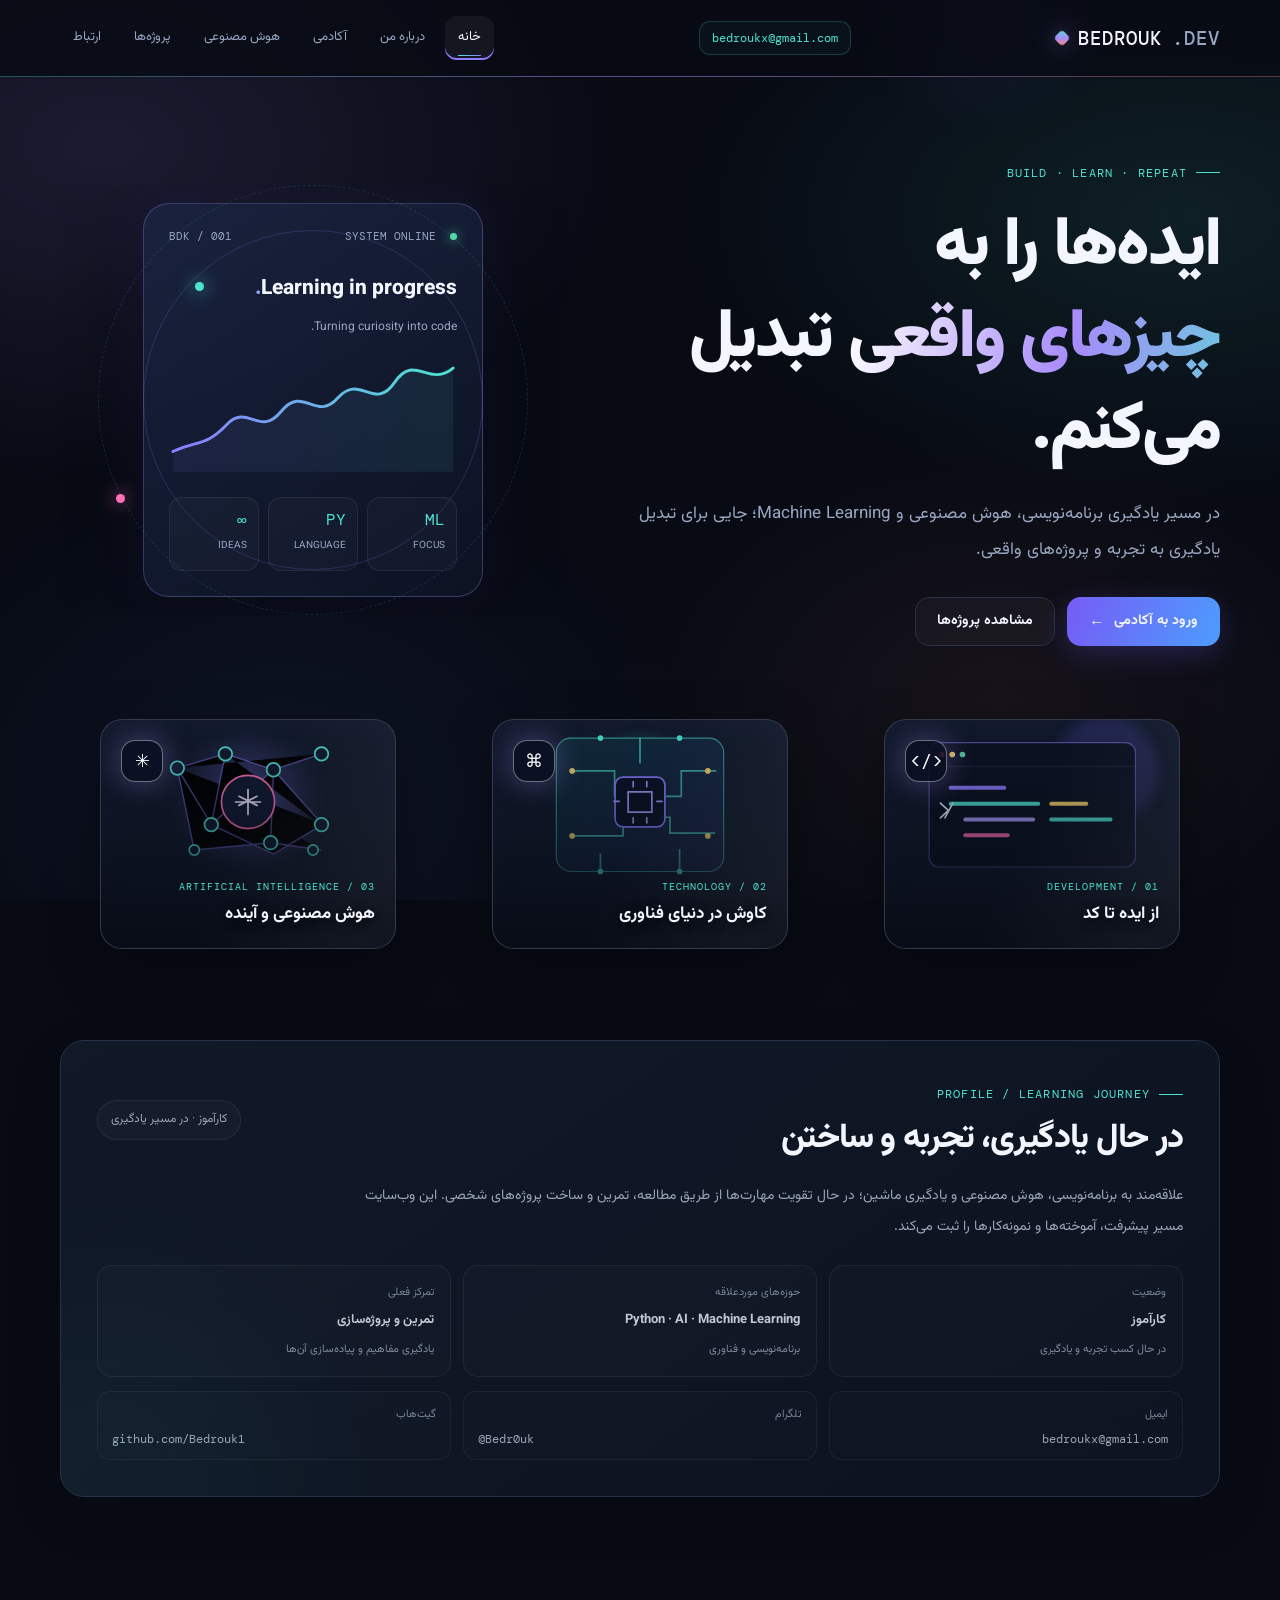
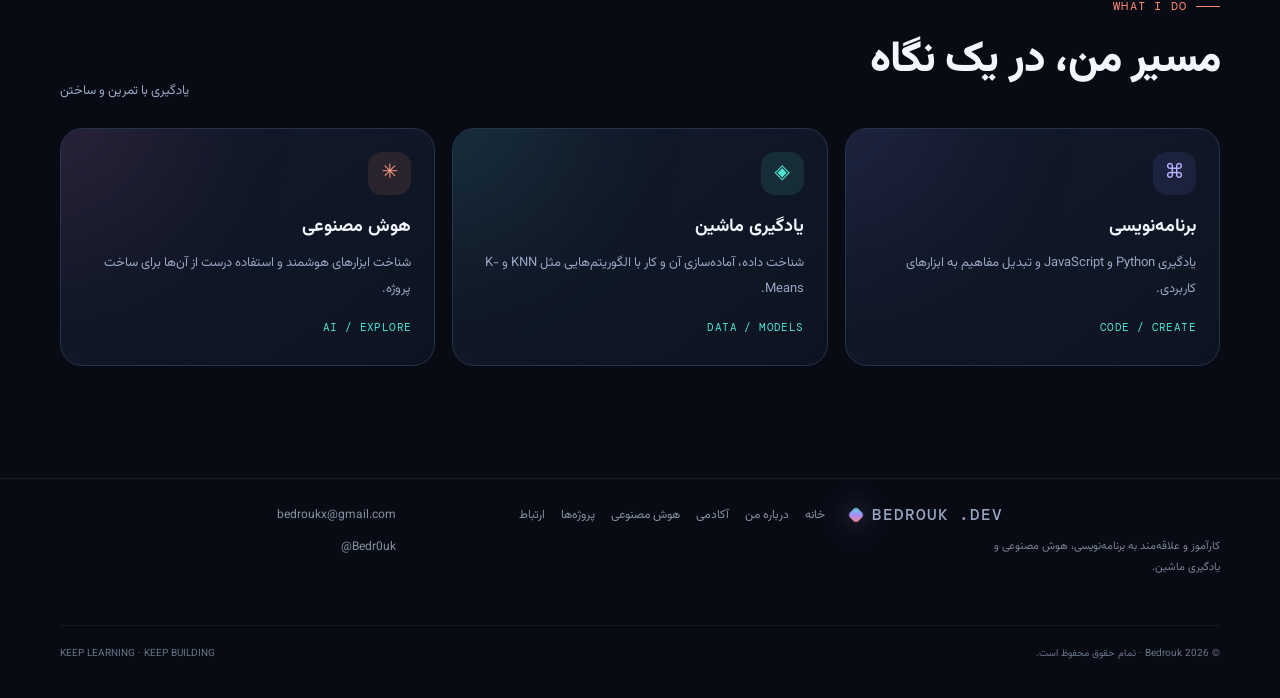
==== index.html @ c890f0a0 "Create colorful motion-rich portfolio identity and redesigned contact experience" ====
<!doctype html>
<html lang="fa" dir="rtl" data-theme="dark">
<head>
<meta charset="utf-8">
<meta name="viewport" content="width=device-width, initial-scale=1, viewport-fit=cover">
<meta name="theme-color" content="#080b14">
<meta name="description" content="Bedrouk — یادگیری ماشین، هوش مصنوعی و پروژه‌های برنامه‌نویسی">
<title>Bedrouk — Creative Tech Portfolio</title>
<link rel="preconnect" href="https://fonts.googleapis.com">
<link rel="preconnect" href="https://fonts.gstatic.com" crossorigin>
<link href="https://fonts.googleapis.com/css2?family=DM+Mono:wght@400;500&family=Vazirmatn:wght@400;500;600;700;800;900&display=swap" rel="stylesheet">
<style>
:root{
 --bg:#080b14;--surface:#101625;--surface2:#151e30;--line:#26334a;
 --text:#f3f6ff;--muted:#98a6c2;--accent:#8b7cff;--cyan:#4de3d2;
 --pink:#ff70b8;--yellow:#f5d36b;--good:#55d6a5;--bad:#ff7185;
 --radius:22px;--ease:cubic-bezier(.2,.8,.2,1);--font:"Vazirmatn",system-ui,sans-serif;
}
*{box-sizing:border-box}
html{scroll-behavior:smooth;scroll-padding-top:100px}
body{margin:0;background:var(--bg);color:var(--text);font:15px/1.95 var(--font);overflow-x:hidden}
body:before{content:"";position:fixed;inset:0;z-index:-3;pointer-events:none;background:
 radial-gradient(ellipse at 15% 8%,#5d4be51c,transparent 35%),
 radial-gradient(ellipse at 85% 30%,#1acbb315,transparent 32%),
 radial-gradient(ellipse at 50% 100%,#a33cff10,transparent 38%)}
body:after{content:"";position:fixed;inset:0;z-index:-2;pointer-events:none;opacity:.18;background-image:linear-gradient(#ffffff08 1px,transparent 1px),linear-gradient(90deg,#ffffff08 1px,transparent 1px);background-size:48px 48px;mask-image:linear-gradient(to bottom,#000,transparent 85%)}
a{color:inherit;text-decoration:none}
button{font:inherit}
::selection{background:#8b7cff66;color:#fff}
:focus-visible{outline:2px solid var(--cyan);outline-offset:4px}
.container{width:min(1160px,calc(100% - 44px));margin:auto}
.topbar{position:sticky;top:0;z-index:50;border-bottom:1px solid #ffffff12;background:#080b14c9;backdrop-filter:blur(18px)}
.nav-wrap{height:76px;display:flex;align-items:center;justify-content:space-between;gap:24px}
.brand{direction:ltr;font:500 19px "DM Mono",monospace;letter-spacing:1px;display:flex;align-items:center;gap:10px}
.brand-mark{width:12px;height:12px;border-radius:4px;background:linear-gradient(135deg,var(--cyan),var(--accent));box-shadow:0 0 22px #8b7cffaa;transform:rotate(45deg)}
.nav{display:flex;align-items:center;gap:7px}
.nav a{font-size:13px;color:var(--muted);padding:9px 13px;border-radius:12px;transition:.25s var(--ease)}
.nav a:hover,.nav a[aria-current]{color:var(--text);background:#ffffff0d}
.nav a[aria-current]{box-shadow:inset 0 -2px var(--accent)}
.menu-btn{display:none;background:var(--surface);border:1px solid var(--line);color:var(--text);border-radius:12px;width:42px;height:42px}
.page{display:none;min-height:70vh;padding:78px 0 100px}
.page.active{display:block;animation:pageIn .42s ease-out both}
@keyframes pageIn{from{opacity:0}to{opacity:1}}
.eyebrow{display:inline-flex;align-items:center;gap:9px;color:var(--cyan);font:12px "DM Mono",monospace;letter-spacing:1.2px;text-transform:uppercase}
.eyebrow:before{content:"";width:24px;height:1px;background:currentColor}
h1,h2,h3,p{margin-top:0}
h1{font-size:clamp(36px,6vw,68px);line-height:1.35;letter-spacing:-1.8px;font-weight:900;margin:18px 0}
h2{font-size:clamp(28px,4vw,43px);line-height:1.45;font-weight:800;letter-spacing:-.8px;margin:12px 0}
h3{font-size:18px;line-height:1.6;margin-bottom:8px}
.gradient-text{background:linear-gradient(100deg,#fff 5%,#a99eff 48%,#4de3d2 95%);background-clip:text;-webkit-background-clip:text;color:transparent}
.lead{max-width:650px;color:var(--muted);font-size:17px;line-height:2.15}
.hero{display:grid;grid-template-columns:1.08fr .92fr;gap:60px;align-items:center}
.hero-copy{position:relative;z-index:2}
.hero-copy .lead{margin:0 0 28px}
.actions{display:flex;flex-wrap:wrap;gap:12px}
.btn{display:inline-flex;align-items:center;justify-content:center;gap:9px;min-height:49px;padding:0 21px;border-radius:14px;border:1px solid var(--line);background:#ffffff08;color:var(--text);font-weight:700;font-size:14px;transition:transform .25s var(--ease),border-color .25s,box-shadow .25s,background .25s;cursor:pointer}
.btn.primary{border-color:transparent;background:linear-gradient(110deg,#7665f4,#4d9bea);box-shadow:0 8px 30px #6759e544}
.btn:hover{transform:translateY(-4px);border-color:#8b7cff88;box-shadow:0 12px 30px #0005}
.btn:active{transform:translateY(-1px) scale(.98)}
.btn .arrow{font:16px "DM Mono";transition:transform .25s}
.btn:hover .arrow{transform:translateX(-4px)}
.visual{min-height:430px;position:relative;display:grid;place-items:center;isolation:isolate}
.orbit{position:absolute;border:1px solid #8b7cff35;border-radius:50%;animation:none}
.orbit.one{width:340px;height:340px}.orbit.two{width:430px;height:430px;border-style:dashed;border-color:#4de3d225;animation-duration:42s;animation-direction:reverse}
.orbit:before{content:"";position:absolute;width:9px;height:9px;border-radius:50%;background:var(--cyan);box-shadow:0 0 18px var(--cyan);top:15%;left:15%}
.orbit.two:before{background:var(--pink);box-shadow:0 0 18px var(--pink);top:72%;left:4%}
@keyframes spin{to{transform:rotate(360deg)}}
.core-card{width:min(340px,85%);padding:25px;border:1px solid #a99eff44;border-radius:26px;background:linear-gradient(145deg,#1a2340eF,#0d1424ed);box-shadow:0 25px 90px #0008,0 0 60px #7665f422;transform:none;animation:none}
@keyframes float{0%,100%{translate:0 0}50%{translate:0 -13px}}
.core-head{display:flex;align-items:center;justify-content:space-between;color:var(--muted);font:11px "DM Mono"}
.live-dot{display:inline-block;width:7px;height:7px;background:var(--good);border-radius:50%;box-shadow:0 0 12px var(--good);margin-left:7px}
.core-title{font-size:21px;font-weight:800;margin:26px 0 6px}
.core-sub{font-size:12px;color:var(--muted)}
.mini-chart{height:115px;width:100%;margin:20px 0 12px;overflow:visible}
.chart-line{fill:none;stroke:url(#lineGrad);stroke-width:3;stroke-linecap:round;stroke-dasharray:500;stroke-dashoffset:500;animation:drawLine 1.4s .2s ease-out forwards}
@keyframes drawLine{to{stroke-dashoffset:0}}
.stat-row{display:grid;grid-template-columns:repeat(3,1fr);gap:9px}
.stat{padding:11px;border:1px solid #ffffff12;border-radius:13px;background:#ffffff06}
.stat b{display:block;font:16px "DM Mono";color:var(--cyan)}
.stat span{font-size:10px;color:var(--muted)}
.section-head{display:flex;justify-content:space-between;align-items:end;gap:20px;margin:92px 0 24px}
.section-head p{color:var(--muted);margin:0;font-size:13px}
.cards{display:grid;grid-template-columns:repeat(3,1fr);gap:17px}
.card{position:relative;padding:23px;border:1px solid var(--line);border-radius:var(--radius);background:linear-gradient(145deg,#151e30d9,#0e1422e8);overflow:hidden;transition:transform .35s var(--ease),border-color .35s,box-shadow .35s}
.card:before{content:"";position:absolute;width:180px;height:180px;left:-100px;top:-110px;background:var(--glow,var(--accent));filter:blur(85px);opacity:.17;transition:opacity .35s}
.card:hover{transform:translateY(-8px);border-color:#8b7cff80;box-shadow:0 22px 45px #0004}
.card:hover:before{opacity:.35}
.card>*{position:relative}
.card-icon{width:43px;height:43px;display:grid;place-items:center;border-radius:14px;background:#8b7cff1c;color:#b9afff;font-size:20px;margin-bottom:18px}
.card p{color:var(--muted);font-size:13px;line-height:2;margin:0}
.card-tag{display:inline-block;margin-top:18px;color:var(--cyan);font:11px "DM Mono";letter-spacing:.4px}
.about-grid{display:grid;grid-template-columns:1.2fr .8fr;gap:35px;align-items:start}
.glass{border:1px solid var(--line);border-radius:var(--radius);padding:28px;background:linear-gradient(145deg,#151e30d9,#0e1422e8);box-shadow:0 20px 60px #0002}
.big-copy{font-size:19px;line-height:2.2;color:#dbe2f5}
.big-copy strong{color:var(--cyan)}
.info-list{display:grid;gap:0}
.info-item{padding:15px 0;border-bottom:1px solid #ffffff12}
.info-item:last-child{border:0}
.info-item span{display:block;color:var(--muted);font-size:12px}
.info-item b{font-size:14px}
.progress-shell{height:7px;border-radius:20px;background:#ffffff12;overflow:hidden;margin-top:9px}
.progress-fill{height:100%;width:0;background:linear-gradient(90deg,var(--accent),var(--cyan));border-radius:20px;transition:width .8s var(--ease)}
.academy-layout{display:grid;grid-template-columns:280px 1fr;gap:22px;margin-top:30px;align-items:start}
.lesson-list{padding:13px;border:1px solid var(--line);border-radius:20px;background:#101625aa}
.lesson-list button{display:flex;width:100%;align-items:center;gap:12px;text-align:right;padding:12px;border:1px solid transparent;border-radius:13px;background:transparent;color:var(--muted);cursor:pointer;transition:.25s}
.lesson-list button:hover{background:#ffffff08;color:var(--text)}
.lesson-list button.active{background:#8b7cff18;border-color:#8b7cff55;color:var(--text)}
.lesson-num{width:30px;height:30px;flex:none;display:grid;place-items:center;border-radius:10px;background:#ffffff0c;font:12px "DM Mono"}
.lesson-list button.completed .lesson-num{background:#55d6a522;color:var(--good)}
.lesson-title{font-size:12px;font-weight:700}
.lesson-panel{min-width:0}
.lesson-panel p{color:var(--muted);line-height:2.2}
.codebox{direction:ltr;text-align:left;background:#080d18;border:1px solid #293650;border-radius:15px;padding:18px;overflow:auto;color:#b9d8ff;font:12px/2 "DM Mono",monospace;white-space:pre}
.quiz{margin-top:24px;padding-top:22px;border-top:1px solid var(--line)}
.quiz-question{font-weight:800;margin-bottom:13px}
.options{display:grid;gap:9px}
.option{width:100%;text-align:right;padding:12px 15px;border-radius:12px;border:1px solid var(--line);background:#ffffff05;color:var(--text);cursor:pointer;transition:.2s}
.option:hover:not(:disabled){border-color:#8b7cffaa;background:#8b7cff12}
.option.correct{border-color:var(--good);background:#55d6a514;color:var(--good)}
.option.wrong{border-color:var(--bad);background:#ff718514;color:var(--bad)}
.option:disabled{cursor:default;opacity:.85}
.feedback{min-height:30px;margin-top:12px;color:var(--muted);font-size:13px}
.quiz-actions{display:flex;justify-content:space-between;gap:10px;margin-top:15px}
.small-btn{border:1px solid var(--line);background:#ffffff08;color:var(--text);padding:9px 15px;border-radius:11px;cursor:pointer}
.small-btn:disabled{opacity:.35;cursor:not-allowed}
.ai-tree{display:grid;gap:12px;margin:30px 0}
.tree-level{padding:18px 22px;border:1px solid var(--level);border-radius:16px;background:color-mix(in srgb,var(--level) 9%,#101625);transform:translateX(var(--offset));transition:transform .3s var(--ease),border-color .3s}
.tree-level:hover{transform:translateX(calc(var(--offset) - 8px));border-color:var(--level)}
.tree-level b{display:block}.tree-level span{font-size:12px;color:var(--muted)}
.faq{border-top:1px solid var(--line)}
details{border-bottom:1px solid var(--line);padding:0 4px}
summary{cursor:pointer;list-style:none;padding:18px 0;font-weight:700;display:flex;justify-content:space-between;align-items:center}
summary::-webkit-details-marker{display:none}
summary:after{content:"+";font:20px "DM Mono";color:var(--cyan);transition:transform .25s}
details[open] summary:after{content:"−";transform:rotate(180deg)}
details p{color:var(--muted);padding:0 0 16px;margin:0;max-width:750px}
.project-row{display:grid;grid-template-columns:1fr 2fr auto;gap:22px;align-items:center;padding:24px 0;border-bottom:1px solid var(--line)}
.project-row p{margin:0;color:var(--muted);font-size:13px}
.project-row em{font:11px "DM Mono";font-style:normal;color:var(--cyan);direction:ltr}
.contact-box{max-width:760px;margin:25px auto;padding:clamp(25px,6vw,55px);text-align:center;border:1px solid #8b7cff55;border-radius:28px;background:radial-gradient(ellipse at 50% 0%,#8b7cff20,transparent 65%),#101625}
.email{display:inline-block;direction:ltr;font:clamp(20px,4vw,34px) "DM Mono";color:var(--cyan);margin:18px 0 26px;overflow-wrap:anywhere}
footer{border-top:1px solid #ffffff12;padding:25px 0 35px;color:var(--muted);font-size:12px}
.footer-inner{display:flex;justify-content:space-between;gap:15px;flex-wrap:wrap}
.reveal{opacity:0;transform:translateY(28px);transition:opacity .8s var(--ease),transform .8s var(--ease)}
.reveal.visible{opacity:1;transform:none}
.cursor-glow{position:fixed;z-index:-1;width:300px;height:300px;border-radius:50%;pointer-events:none;background:radial-gradient(circle,#8b7cff12,transparent 68%);transform:translate(-50%,-50%)}
.scroll-progress{position:fixed;z-index:60;top:0;right:0;height:2px;width:0;background:linear-gradient(90deg,var(--cyan),var(--accent))}
.toast{position:fixed;z-index:80;bottom:24px;left:24px;padding:12px 18px;border:1px solid var(--line);border-radius:13px;background:#151e30;color:var(--text);box-shadow:0 10px 40px #0008;opacity:0;transform:translateY(15px);pointer-events:none;transition:.3s}
.toast.show{opacity:1;transform:none}
@media(max-width:850px){
 .hero{grid-template-columns:1fr;gap:20px}.visual{min-height:390px;order:-1}
 .cards{grid-template-columns:repeat(2,1fr)}.academy-layout{grid-template-columns:1fr}
 .lesson-list{display:flex;overflow:auto;gap:6px}.lesson-list button{width:auto;min-width:max-content}
 .about-grid{grid-template-columns:1fr}
}
@media(max-width:620px){
 .container{width:min(100% - 30px,1160px)}.nav-wrap{height:66px}
 .menu-btn{display:block}.nav{display:none;position:absolute;top:66px;right:15px;left:15px;padding:10px;background:#101625f5;border:1px solid var(--line);border-radius:16px;flex-wrap:wrap;box-shadow:0 20px 40px #0008}
 .nav.open{display:flex}.nav a{flex:1 1 28%;text-align:center}
 .page{padding:52px 0 70px}h1{font-size:38px}.lead{font-size:15px}
 .visual{min-height:330px}.orbit.one{width:260px;height:260px}.orbit.two{width:320px;height:320px}.core-card{width:290px;padding:19px}
 .cards{grid-template-columns:1fr}.section-head{margin:65px 0 20px;display:block}.section-head p{margin-top:8px}
 .project-row{grid-template-columns:1fr;gap:5px}.glass{padding:21px}
 .cursor-glow{display:none}
}
@media(prefers-reduced-motion:reduce){
 *,*:before,*:after{scroll-behavior:auto!important;animation-duration:.01ms!important;animation-iteration-count:1!important;transition-duration:.01ms!important}
 .reveal{opacity:1;transform:none}
}

/* Stability + refined motion pass */
html{scroll-behavior:auto}
body{overscroll-behavior-x:none}
.page.active{will-change:opacity}
.orbit{animation:none!important}
.core-card{animation:none!important;transform:none!important}
.visual{overflow:clip}
.reveal{transform:translateY(14px);transition:opacity .55s ease,transform .55s ease}
.reveal.visible{transform:translateY(0)}
.header-email{direction:ltr;white-space:nowrap;font:12px "DM Mono",monospace;color:var(--cyan);padding:8px 12px;border:1px solid #4de3d233;border-radius:11px;background:#4de3d20a;transition:background .2s,border-color .2s}
.header-email:hover{background:#4de3d21a;border-color:#4de3d277}
.academy-layout{min-width:0}
.lesson-list{min-width:0}
.lesson-panel{min-width:0;overflow:hidden}
.codebox{display:block;width:100%;max-width:100%;max-height:340px;overflow-x:auto;overscroll-behavior-x:contain;white-space:pre}
.lesson-panel .quiz,.lesson-panel .options{min-width:0}
.lesson-panel .option{overflow-wrap:anywhere;line-height:1.8}
@media(max-width:850px){
 .academy-layout{grid-template-columns:minmax(0,1fr);gap:14px}
 .academy-layout>aside{display:grid;gap:10px}
 .academy-layout>aside>.glass{margin:0!important}
 .lesson-list{display:grid;grid-template-columns:repeat(2,minmax(0,1fr));gap:7px;margin:0!important;padding:9px}
 .lesson-list button{width:100%;min-width:0;min-height:52px;padding:8px;text-align:right;align-items:center}
 .lesson-title{white-space:normal;line-height:1.55;font-size:11px}
 .lesson-num{width:27px;height:27px}
 .lesson-panel{padding:18px}
 .lesson-panel h3{font-size:20px!important}
 .lesson-panel p{font-size:14px;line-height:2}
 .codebox{font-size:11px;padding:13px}
}
@media(max-width:620px){
 .nav-wrap{gap:9px}
 .brand{font-size:15px;gap:7px}
 .brand-mark{width:10px;height:10px}
 .header-email{font-size:10px;padding:6px 8px;margin-inline-start:auto}
 .menu-btn{flex:none}
 .visual{overflow:hidden}
 .orbit{display:none}
 .core-card{width:min(100%,310px)}
 .academy-layout{margin-top:22px}
 .lesson-list{grid-template-columns:repeat(2,minmax(0,1fr))}
 .lesson-list button{gap:7px}
 .lesson-panel{padding:16px}
 .quiz-actions{position:sticky;bottom:0;padding:10px 0 0;background:linear-gradient(transparent,var(--surface) 30%)}
 .project-row,.tree-level{max-width:100%}
 .tree-level{transform:none!important}
 .cursor-glow{display:none!important}
}
@media(max-width:380px){
 .header-email{font-size:9px;padding:5px 6px}
 .brand{font-size:13px}
 .menu-btn{width:38px;height:38px}
 .lesson-list{grid-template-columns:1fr}
 .stat-row{gap:6px}
}
@media(prefers-reduced-motion:reduce){
 .page.active,.reveal,.reveal.visible{animation:none!important;transition:none!important;transform:none!important;filter:none!important}
}


/* Intentional motion: one-shot entrances and interaction feedback, never layout jitter */
@keyframes heroEnter{from{opacity:0;transform:translateY(22px)}to{opacity:1;transform:translateY(0)}}
@keyframes visualEnter{from{opacity:0;transform:scale(.94)}to{opacity:1;transform:scale(1)}}
@keyframes accentSweep{0%{background-position:0% 50%}100%{background-position:200% 50%}}
.page.active .hero-copy{animation:heroEnter .72s cubic-bezier(.2,.8,.2,1) both}
.page.active .visual{animation:visualEnter .85s .08s cubic-bezier(.2,.8,.2,1) both}
.page.active .hero-copy .eyebrow{animation:heroEnter .6s ease both}
.page.active .hero-copy h1{animation:heroEnter .72s .08s cubic-bezier(.2,.8,.2,1) both}
.page.active .hero-copy .lead{animation:heroEnter .72s .16s cubic-bezier(.2,.8,.2,1) both}
.page.active .hero-copy .actions{animation:heroEnter .72s .24s cubic-bezier(.2,.8,.2,1) both}
.page.active .cards .reveal:nth-child(2){transition-delay:.08s}
.page.active .cards .reveal:nth-child(3){transition-delay:.16s}
.btn.primary{background-size:200% 100%;background-image:linear-gradient(110deg,#7665f4 0%,#4d9bea 50%,#7665f4 100%);transition:background-position .55s ease,transform .25s var(--ease),box-shadow .25s}
.btn.primary:hover{background-position:100% 50%}
.card .card-icon{transition:transform .35s cubic-bezier(.2,.8,.2,1),box-shadow .35s}
.card:hover .card-icon{transform:translateY(-3px) rotate(-6deg);box-shadow:0 8px 22px #8b7cff22}
.nav a{position:relative}
.nav a:after{content:"";position:absolute;right:13px;left:13px;bottom:4px;height:1px;background:linear-gradient(90deg,var(--cyan),var(--accent));transform:scaleX(0);transform-origin:right;transition:transform .25s ease}
.nav a:hover:after,.nav a[aria-current]:after{transform:scaleX(1)}
@media(prefers-reduced-motion:reduce){
 .page.active .hero-copy,.page.active .visual,.page.active .hero-copy .eyebrow,.page.active .hero-copy h1,.page.active .hero-copy .lead,.page.active .hero-copy .actions{animation:none!important}
 .card:hover .card-icon{transform:none}
}


/* Expanded home profile, muted contact details, and navigation footer */
.home-profile{margin:76px 0 18px;padding:clamp(22px,4vw,36px);border:1px solid var(--line);border-radius:24px;background:linear-gradient(145deg,#121a2aee,#0d1420ee);box-shadow:0 18px 55px #0002}
.home-profile-head{display:flex;align-items:center;justify-content:space-between;gap:18px;flex-wrap:wrap}
.home-profile-head h2{font-size:clamp(23px,3.4vw,34px);margin:8px 0 0}
.status-muted{display:inline-flex;align-items:center;padding:7px 13px;border:1px solid #8791a522;border-radius:30px;background:#8791a50b;color:#9ba5b6;font-size:12px}
.home-profile-copy{max-width:850px;color:#9ba5b6;font-size:14px;line-height:2.2;margin:18px 0 22px}
.profile-facts{display:grid;grid-template-columns:repeat(3,minmax(0,1fr));gap:12px}
.profile-fact{padding:16px;border:1px solid #ffffff10;border-radius:15px;background:#ffffff04;min-width:0}
.profile-fact span,.home-contact-row a span,.contact-details a span{display:block;color:#778398;font-size:11px;margin-bottom:5px}
.profile-fact b{display:block;font-size:13px;color:#c0c7d3;overflow-wrap:anywhere}
.profile-fact small{display:block;color:#7f899b;font-size:11px;margin-top:5px}
.home-contact-row{display:flex;flex-wrap:wrap;gap:12px;margin-top:14px}
.home-contact-row a{min-width:0;flex:1 1 200px;padding:12px 14px;border:1px solid #ffffff0d;border-radius:13px;background:#ffffff03;transition:border-color .2s,background .2s}
.home-contact-row a:hover,.contact-details a:hover{border-color:#8994a633;background:#ffffff08}
.home-contact-row a b{display:block;color:#9ba5b6;font:12px "DM Mono",var(--font);overflow-wrap:anywhere}
.contact-details{display:grid;grid-template-columns:1fr;gap:10px;max-width:480px;margin:26px auto 0;text-align:right}
.contact-details a{display:flex;align-items:center;justify-content:space-between;gap:14px;padding:14px 16px;border:1px solid #ffffff12;border-radius:13px;background:#ffffff04;transition:border-color .2s,background .2s}
.contact-details a span{margin:0}
.contact-details a b{color:#a0a9b8;font:13px "DM Mono",var(--font);overflow-wrap:anywhere}
.footer-layout{display:grid;gap:24px}
.footer-top{display:grid;grid-template-columns:1.1fr 1.2fr 1fr;gap:25px;align-items:start;padding-bottom:22px}
.footer-brand{font-size:16px}
.footer-note{color:#788395;font-size:11px;line-height:1.9;margin:12px 0 0;max-width:260px}
.footer-links{display:flex;flex-wrap:wrap;gap:8px 16px}
.footer-links a,.footer-contacts a{color:#8490a2;font-size:12px;transition:color .2s}
.footer-links a:hover,.footer-contacts a:hover{color:#c0c7d3}
.footer-contacts{display:grid;gap:8px;direction:ltr;text-align:right}
.footer-contacts a{overflow-wrap:anywhere}
.footer-bottom{border-top:1px solid #ffffff10;padding-top:18px;display:flex;justify-content:space-between;gap:12px;flex-wrap:wrap;color:#697487;font-size:10px}
footer{margin-top:12px}
@media(max-width:700px){
 .home-profile{margin:52px 0 10px;padding:19px}
 .profile-facts{grid-template-columns:1fr}
 .home-contact-row{display:grid;grid-template-columns:1fr}
 .footer-top{grid-template-columns:1fr;gap:18px}
 .footer-links{gap:8px 14px}
 .footer-contacts{display:flex;flex-wrap:wrap;gap:8px 18px;text-align:left}
 .footer-bottom{display:grid;gap:5px}
 .contact-details a{align-items:flex-start;flex-direction:column;gap:4px}
}


/* Visual gallery + richer, lightweight motion */
.visual-gallery{display:grid;grid-template-columns:repeat(3,minmax(0,1fr));gap:16px;margin:58px 0 12px}
.visual-tile{position:relative;min-height:230px;overflow:hidden;border:1px solid #ffffff18;border-radius:22px;background:#111a2b;isolation:isolate;box-shadow:0 18px 45px #0003}
.visual-tile img{position:absolute;inset:0;width:100%;height:100%;object-fit:cover;opacity:.72;filter:saturate(.82);transition:transform .8s cubic-bezier(.2,.8,.2,1),filter .8s,opacity .8s}
.visual-tile:after{content:"";position:absolute;inset:0;background:linear-gradient(0deg,#070b15f2 0%,#070b1570 48%,#070b1510 100%);z-index:0}
.visual-tile:hover img{transform:scale(1.09);filter:saturate(1.15);opacity:.95}
.visual-tile figcaption{position:absolute;z-index:1;right:20px;left:20px;bottom:17px}
.visual-tile figcaption span{display:block;color:var(--cyan);font:10px "DM Mono";letter-spacing:1px;margin-bottom:5px}
.visual-tile figcaption b{font-size:17px;text-shadow:0 2px 12px #000}
.visual-tile.reveal{transform:translateY(24px) scale(.98)}
.visual-tile.reveal.visible{transform:translateY(0) scale(1)}
.visual-gallery .visual-tile:nth-child(2){transition-delay:.1s}
.visual-gallery .visual-tile:nth-child(3){transition-delay:.2s}
.visual-tile:nth-child(2) img{object-position:center}
.visual-tile:nth-child(3) img{object-position:center}
.image-orb{position:absolute;z-index:2;top:20px;left:20px;width:42px;height:42px;display:grid;place-items:center;border:1px solid #ffffff55;border-radius:14px;background:#0a1024a8;color:#fff;font:18px "DM Mono";backdrop-filter:blur(12px);box-shadow:0 0 25px #8b7cff55}
.home-profile{position:relative;overflow:hidden}
.home-profile:after{content:"";position:absolute;left:-100px;bottom:-150px;width:300px;height:300px;border-radius:50%;background:#4de3d2;filter:blur(115px);opacity:.08;pointer-events:none}
.card,.glass,.project-row,.tree-level{transition-timing-function:cubic-bezier(.2,.8,.2,1)}
.card:hover{transform:translateY(-9px) scale(1.012)}
.project-row{position:relative;transition:padding .3s,border-color .3s,background .3s}
.project-row:hover{padding-inline:16px;border-color:#8b7cff66;background:linear-gradient(90deg,transparent,#8b7cff0b,transparent)}
.ai-tree .tree-level{animation:treePulse 6s ease-in-out infinite alternate}
.ai-tree .tree-level:nth-child(2){animation-delay:.7s}
.ai-tree .tree-level:nth-child(3){animation-delay:1.4s}
.ai-tree .tree-level:nth-child(4){animation-delay:2.1s}
@keyframes treePulse{from{box-shadow:0 0 0 #8b7cff00}to{box-shadow:0 0 24px #8b7cff14}}
@media(max-width:700px){.visual-gallery{grid-template-columns:1fr;gap:12px;margin:38px 0 8px}.visual-tile{min-height:205px}.visual-gallery .visual-tile:nth-child(n){transition-delay:0s}}
@media(prefers-reduced-motion:reduce){.visual-tile img,.ai-tree .tree-level{transition:none!important;animation:none!important}.visual-tile:hover img{transform:none}}


/* Color-rich visual identity and cinematic contact experience */
:root{--electric:#638cff;--violet:#a78bfa;--coral:#ff8a72;--lime:#b8ed79;--aqua:#50e5d0}
body:before{background:
 radial-gradient(ellipse at 8% 16%,#a78bfa20,transparent 32%),
 radial-gradient(ellipse at 92% 24%,#50e5d018,transparent 30%),
 radial-gradient(ellipse at 78% 78%,#ff8a7210,transparent 28%),
 radial-gradient(ellipse at 22% 88%,#638cff12,transparent 30%)}
.gradient-text{background-image:linear-gradient(100deg,#fff 0%,#a78bfa 28%,#50e5d0 58%,#ff9b83 82%,#fff 100%);background-size:220% auto;animation:gradientFlow 9s linear infinite}
@keyframes gradientFlow{to{background-position:220% center}}
.brand-mark{background:linear-gradient(135deg,var(--aqua),var(--violet),var(--coral));box-shadow:0 0 25px #a78bfa88}
.topbar{border-image:linear-gradient(90deg,#50e5d055,#a78bfa88,#ff8a7255) 1}
.card:nth-child(3n+1){--glow:#a78bfa}.card:nth-child(3n+2){--glow:#50e5d0}.card:nth-child(3n){--glow:#ff8a72}
.card:nth-child(3n+2) .card-icon{background:#50e5d01c;color:#50e5d0}
.card:nth-child(3n) .card-icon{background:#ff8a721c;color:#ff9b83}
.section-head .eyebrow{color:var(--coral)}
.visual-tile{border-color:#ffffff24;box-shadow:0 20px 55px #0005, inset 0 0 35px #a78bfa0a}
.visual-tile:before{content:"";position:absolute;z-index:1;inset:0;background:linear-gradient(115deg,transparent 25%,#ffffff0b 48%,transparent 68%);background-size:220% 100%;animation:tileShine 8s ease-in-out infinite;pointer-events:none}
@keyframes tileShine{0%,45%{background-position:150% 0}75%,100%{background-position:-100% 0}}
.image-orb{border-color:#ffffff66;box-shadow:0 0 30px #a78bfa66}
.btn.primary{background-image:linear-gradient(110deg,#765cf5,#4b9fff 45%,#27cbb8 75%,#765cf5);background-size:250% 100%;animation:buttonFlow 8s linear infinite}
@keyframes buttonFlow{to{background-position:250% 0}}
.tree-level:nth-child(1){--level:#a78bfa!important}.tree-level:nth-child(2){--level:#50e5d0!important}.tree-level:nth-child(3){--level:#ff8a72!important}.tree-level:nth-child(4){--level:#b8ed79!important}
.contact-page{position:relative;isolation:isolate}
.contact-scene{position:relative;min-height:590px;display:grid;grid-template-columns:.9fr 1.1fr;align-items:center;gap:clamp(30px,7vw,90px);padding:42px clamp(12px,4vw,48px);border:1px solid #ffffff12;border-radius:34px;overflow:hidden;background:linear-gradient(135deg,#11172aee,#0b1421ed 55%,#171126ee);box-shadow:0 30px 90px #0005}
.contact-scene:before{content:"";position:absolute;inset:0;z-index:-1;opacity:.24;background-image:linear-gradient(#ffffff0b 1px,transparent 1px),linear-gradient(90deg,#ffffff0b 1px,transparent 1px);background-size:34px 34px;mask-image:linear-gradient(135deg,#000,transparent 80%)}
.contact-scene:after{content:"";position:absolute;z-index:-1;width:540px;height:540px;right:25%;top:5%;border:1px solid #a78bfa20;border-radius:50%;box-shadow:0 0 0 35px #50e5d008,0 0 0 80px #ff8a7206;animation:slowOrbit 30s linear infinite}
@keyframes slowOrbit{to{transform:rotate(360deg)}}
.contact-orb{position:absolute;z-index:-1;border-radius:50%;filter:blur(2px);pointer-events:none}
.orb-a{width:230px;height:230px;right:-90px;top:-100px;background:#a78bfa25;filter:blur(55px);animation:orbDrift 10s ease-in-out infinite alternate}
.orb-b{width:190px;height:190px;left:30%;bottom:-110px;background:#50e5d020;filter:blur(60px);animation:orbDrift 12s ease-in-out infinite alternate-reverse}
.orb-c{width:120px;height:120px;left:-60px;top:40%;background:#ff8a7220;filter:blur(50px);animation:orbDrift 8s ease-in-out infinite alternate}
@keyframes orbDrift{from{transform:translate3d(0,0,0) scale(.9)}to{transform:translate3d(18px,-22px,0) scale(1.12)}}
.contact-intro{position:relative;z-index:2}
.contact-kicker{display:flex;align-items:center;gap:10px;margin:35px 0 10px;color:#b8ed79;font:10px "DM Mono";letter-spacing:1.2px}
.kicker-line{width:34px;height:1px;background:linear-gradient(90deg,#b8ed79,transparent)}
.contact-intro h2{font-size:clamp(34px,5vw,57px);line-height:1.5;margin:8px 0 18px}
.contact-gradient{background:linear-gradient(90deg,#a78bfa,#50e5d0,#ff9b83);background-clip:text;-webkit-background-clip:text;color:transparent}
.contact-intro>p{max-width:420px;color:#a1abc0;font-size:14px;line-height:2.2}
.contact-status{display:flex;align-items:center;gap:10px;margin-top:32px;color:#9aa8ba;font-size:11px}
.contact-status i{width:8px;height:8px;border-radius:50%;background:#b8ed79;box-shadow:0 0 15px #b8ed79;animation:statusPulse 1.8s ease-in-out infinite}
@keyframes statusPulse{50%{box-shadow:0 0 3px #b8ed79;opacity:.55}}
.contact-status b{margin-right:auto;color:#b8ed79;font:10px "DM Mono";letter-spacing:1px}
.contact-stamp{display:flex;align-items:center;gap:12px;margin-top:45px;opacity:.65}
.contact-stamp>span{width:48px;height:48px;display:grid;place-items:center;border:1px solid #a78bfa88;border-radius:50%;color:#c4b5fd;font:13px "DM Mono";box-shadow:0 0 25px #a78bfa22}
.contact-stamp small{color:#8794aa;font:9px/1.6 "DM Mono";letter-spacing:1px}
.contact-panel{position:relative;z-index:2;padding:clamp(18px,3vw,30px);border:1px solid #ffffff20;border-radius:25px;background:#0a1020a8;backdrop-filter:blur(18px);box-shadow:0 25px 70px #0005}
.contact-panel-head,.contact-panel-foot{display:flex;justify-content:space-between;align-items:center;gap:10px;color:#8996ac;font:10px "DM Mono";letter-spacing:1px}
.panel-index{color:#a78bfa}
.channel-card{position:relative;display:flex;align-items:center;gap:15px;margin-top:13px;padding:17px 15px;border:1px solid #ffffff13;border-radius:18px;background:linear-gradient(110deg,#ffffff08,#ffffff02);overflow:hidden;transition:transform .35s var(--ease),border-color .35s,background .35s,box-shadow .35s}
.channel-card:before{content:"";position:absolute;inset:0;transform:translateX(110%);background:linear-gradient(100deg,transparent,#ffffff10,transparent);transition:transform .7s}
.channel-card:hover{transform:translateX(-7px);box-shadow:0 12px 35px #0004}
.channel-card:hover:before{transform:translateX(-110%)}
.channel-icon{width:48px;height:48px;flex:none;display:grid;place-items:center;border-radius:15px;background:#a78bfa18;color:#c4b5fd}
.channel-icon svg{width:23px;height:23px;fill:none;stroke:currentColor;stroke-width:1.7;stroke-linecap:round;stroke-linejoin:round}
.channel-copy{min-width:0;display:grid;gap:3px}
.channel-copy small{font:9px "DM Mono";letter-spacing:.7px;color:#8492a9}
.channel-copy b{font:13px "DM Mono",var(--font);color:#e9edfa;overflow-wrap:anywhere}
.channel-copy em{font-style:normal;font-size:10px;color:#8d9aaf}
.channel-arrow{margin-right:auto;flex:none;color:#aab6cb;font:19px "DM Mono";transition:transform .3s,color .3s}
.channel-card:hover .channel-arrow{transform:translate(3px,-3px);color:#fff}
.channel-email:hover{border-color:#a78bfa88;background:#a78bfa12}.channel-email .channel-icon{background:#a78bfa20;color:#c4b5fd}
.channel-telegram:hover{border-color:#50e5d088;background:#50e5d012}.channel-telegram .channel-icon{background:#50e5d020;color:#50e5d0}
.channel-github:hover{border-color:#ff8a7288;background:#ff8a7212}.channel-github .channel-icon{background:#ff8a721c;color:#ff9b83}
.contact-panel-foot{margin-top:20px;padding-top:16px;border-top:1px solid #ffffff12}
.signal-bars{height:14px;display:flex;align-items:end;gap:3px}
.signal-bars i{width:3px;border-radius:4px;background:#50e5d0;animation:signal 1s ease-in-out infinite alternate}
.signal-bars i:nth-child(1){height:5px}.signal-bars i:nth-child(2){height:10px;animation-delay:.2s}.signal-bars i:nth-child(3){height:7px;animation-delay:.4s}.signal-bars i:nth-child(4){height:13px;animation-delay:.1s}.signal-bars i:nth-child(5){height:8px;animation-delay:.3s}
@keyframes signal{to{height:3px;opacity:.45}}
.contact-bottom{position:relative;display:flex;align-items:center;gap:16px;margin-top:22px;padding:17px 22px;border:1px solid #ffffff12;border-radius:16px;background:linear-gradient(90deg,#a78bfa0d,#50e5d00d,#ff8a720d);overflow:hidden}
.contact-bottom span:first-child{color:#a78bfa;font:9px "DM Mono";letter-spacing:1px}
.contact-bottom b{font:10px "DM Mono";color:#9ba8bb;letter-spacing:.5px}
.contact-bottom-mark{margin-right:auto;color:#50e5d0;font-size:20px;animation:markSpin 12s linear infinite}
@keyframes markSpin{to{transform:rotate(360deg)}}
.contact-page .reveal{transform:translateY(22px) scale(.985);transition:opacity .7s ease,transform .7s cubic-bezier(.2,.8,.2,1)}
.contact-page .reveal.visible{transform:none}
@media(max-width:850px){.contact-scene{grid-template-columns:1fr;gap:30px;padding:32px 22px}.contact-intro h2{font-size:clamp(34px,8vw,48px)}.contact-stamp{margin-top:25px}.contact-scene:after{right:0;top:20%}}
@media(max-width:620px){.contact-scene{padding:27px 16px;border-radius:24px;gap:25px}.contact-kicker{margin-top:25px}.contact-panel{padding:15px 12px}.channel-card{gap:11px;padding:14px 11px}.channel-icon{width:42px;height:42px}.channel-copy b{font-size:11px}.channel-copy small{font-size:8px}.channel-copy em{font-size:9px}.contact-bottom{align-items:flex-start;flex-direction:column;gap:5px}.contact-bottom-mark{position:absolute;left:16px;top:14px}}
@media(prefers-reduced-motion:reduce){.gradient-text,.visual-tile:before,.contact-scene:after,.contact-orb,.contact-status i,.signal-bars i,.contact-bottom-mark{animation:none!important}.channel-card:hover{transform:none}}

</style>
</head>
<body>
<div class="scroll-progress" id="scrollProgress"></div><div class="cursor-glow" id="cursorGlow"></div>
<header class="topbar"><div class="container nav-wrap">
 <a class="brand" href="#home"><span class="brand-mark"></span> BEDROUK<span style="color:var(--muted)">.DEV</span></a>
 <a class="header-email" href="mailto:bedroukx@gmail.com" aria-label="ارسال ایمیل">bedroukx@gmail.com</a>
 <button class="menu-btn" id="menuBtn" aria-label="باز کردن منو" aria-expanded="false">☰</button>
 <nav class="nav" id="nav">
  <a href="#home">خانه</a><a href="#about">درباره من</a><a href="#academy">آکادمی</a><a href="#ai">هوش مصنوعی</a><a href="#projects">پروژه‌ها</a><a href="#contact">ارتباط</a>
 </nav>
</div></header>
<main class="container">
<section class="page" data-page="home">
 <div class="hero">
  <div class="hero-copy">
   <span class="eyebrow">BUILD · LEARN · REPEAT</span>
   <h1>ایده‌ها را به<br><span class="gradient-text">چیزهای واقعی</span> تبدیل می‌کنم.</h1>
   <p class="lead">در مسیر یادگیری برنامه‌نویسی، هوش مصنوعی و Machine Learning؛ جایی برای تبدیل یادگیری به تجربه و پروژه‌های واقعی.</p>
   <div class="actions"><a class="btn primary" href="#academy">ورود به آکادمی <span class="arrow">←</span></a><a class="btn" href="#projects">مشاهده پروژه‌ها</a></div>
  </div>
  <div class="visual" aria-label="کارت گرافیکی برنامه‌نویسی">
   <div class="orbit one"></div><div class="orbit two"></div>
   <div class="core-card">
    <div class="core-head"><span><i class="live-dot"></i> SYSTEM ONLINE</span><span>BDK / 001</span></div>
    <div class="core-title">Learning in progress<span class="gradient-text">.</span></div>
    <div class="core-sub">Turning curiosity into code.</div>
    <svg class="mini-chart" viewBox="0 0 300 115" role="img" aria-label="نمودار پیشرفت"><defs><linearGradient id="lineGrad"><stop stop-color="#8b7cff"/><stop offset="1" stop-color="#4de3d2"/></linearGradient></defs><path d="M4 94 C30 82 38 89 60 66 S94 80 117 52 S153 64 176 38 S214 53 235 22 S270 28 296 7" class="chart-line"/><path d="M4 94 C30 82 38 89 60 66 S94 80 117 52 S153 64 176 38 S214 53 235 22 S270 28 296 7 L296 115 L4 115Z" fill="url(#lineGrad)" opacity=".08"/></svg>
    <div class="stat-row"><div class="stat"><b>ML</b><span>FOCUS</span></div><div class="stat"><b>PY</b><span>LANGUAGE</span></div><div class="stat"><b>∞</b><span>IDEAS</span></div></div>
   </div>
  </div>
 </div>

 <section class="visual-gallery" aria-label="تصاویر حوزه‌های مورد علاقه">
  <figure class="visual-tile reveal visual-code">
   <svg class="tile-art" viewBox="0 0 520 300" role="img" aria-label="تصویرسازی پنجره کدنویسی" xmlns="http://www.w3.org/2000/svg">
    <defs><linearGradient id="codeBg" x1="0" y1="0" x2="1" y2="1"><stop stop-color="#7868ff" stop-opacity=".55"/><stop offset="1" stop-color="#27dcca" stop-opacity=".08"/></linearGradient><linearGradient id="codeLine" x1="0" x2="1"><stop stop-color="#8d7cff"/><stop offset="1" stop-color="#4de3d2"/></linearGradient><filter id="codeGlow"><feGaussianBlur stdDeviation="10"/></filter></defs>
    <circle cx="390" cy="90" r="95" fill="#7466ff" opacity=".18" filter="url(#codeGlow)"/>
    <rect x="78" y="40" width="365" height="220" rx="18" fill="#0b1222" stroke="#8b7cff" stroke-opacity=".55" stroke-width="2"/>
    <path d="M78 82h365" stroke="#52607b" stroke-opacity=".5"/><circle cx="101" cy="61" r="5" fill="#ff7185"/><circle cx="119" cy="61" r="5" fill="#f5d36b"/><circle cx="137" cy="61" r="5" fill="#55d6a5"/>
    <g stroke-linecap="round" stroke-width="7"><path d="M116 120h95" stroke="#8b7cff"/><path d="M116 148h155" stroke="#4de3d2"/><path d="M142 176h120" stroke="#a99eff"/><path d="M142 204h75" stroke="#ff70b8"/><path d="M294 120h88" stroke="url(#codeLine)"/><path d="M294 148h62" stroke="#f5d36b"/><path d="M294 176h105" stroke="#4de3d2"/></g>
    <path d="m98 147 14 13-14 13m22-26-14 26" fill="none" stroke="#e8edff" stroke-width="3" stroke-linecap="round" stroke-linejoin="round"/>
   </svg>
   <span class="image-orb">&lt;/&gt;</span><figcaption><span>01 / DEVELOPMENT</span><b>از ایده تا کد</b></figcaption>
  </figure>
  <figure class="visual-tile reveal visual-tech">
   <svg class="tile-art" viewBox="0 0 520 300" role="img" aria-label="تصویرسازی برد الکترونیکی و مدار" xmlns="http://www.w3.org/2000/svg">
    <defs><linearGradient id="boardGrad" x1="0" y1="0" x2="1" y2="1"><stop stop-color="#102d3b"/><stop offset="1" stop-color="#172044"/></linearGradient><filter id="boardGlow"><feGaussianBlur stdDeviation="8"/></filter></defs>
    <circle cx="260" cy="145" r="120" fill="#4de3d2" opacity=".12" filter="url(#boardGlow)"/>
    <rect x="112" y="32" width="296" height="236" rx="26" fill="url(#boardGrad)" stroke="#4de3d2" stroke-opacity=".6" stroke-width="2"/>
    <g fill="none" stroke="#4de3d2" stroke-opacity=".7" stroke-width="3"><path d="M140 90h75v45h55m-130 70h90v-30h40m125-85h-62v45h-45m105 65h-80v-28h-45"/><path d="M260 32v45m-70 191v-32m140 32v-40"/></g>
    <rect x="216" y="101" width="88" height="88" rx="14" fill="#0a1326" stroke="#8b7cff" stroke-width="3"/>
    <path d="M239 127h42v36h-42zM248 118v-9m24 9v-9m-24 73v-9m24 9v-9m-49-29h-9m85 0h-9" fill="none" stroke="#a99eff" stroke-width="3" stroke-linecap="round"/>
    <g fill="#f5d36b"><circle cx="140" cy="90" r="5"/><circle cx="380" cy="90" r="5"/><circle cx="140" cy="205" r="5"/><circle cx="380" cy="205" r="5"/></g>
    <g fill="#4de3d2"><circle cx="190" cy="32" r="5"/><circle cx="330" cy="32" r="5"/><circle cx="190" cy="268" r="5"/><circle cx="330" cy="268" r="5"/></g>
   </svg>
   <span class="image-orb">⌘</span><figcaption><span>02 / TECHNOLOGY</span><b>کاوش در دنیای فناوری</b></figcaption>
  </figure>
  <figure class="visual-tile reveal visual-ai">
   <svg class="tile-art" viewBox="0 0 520 300" role="img" aria-label="تصویرسازی شبکه هوش مصنوعی" xmlns="http://www.w3.org/2000/svg">
    <defs><radialGradient id="aiGlow"><stop stop-color="#8b7cff" stop-opacity=".45"/><stop offset="1" stop-color="#8b7cff" stop-opacity="0"/></radialGradient><filter id="aiBlur"><feGaussianBlur stdDeviation="12"/></filter></defs>
    <circle cx="260" cy="145" r="130" fill="url(#aiGlow)" filter="url(#aiBlur)"/>
    <g stroke="#8b7cff" stroke-opacity=".55" stroke-width="2.5"><path d="M135 85 220 60 305 88 390 60M135 85l60 100 110-97 85 95M220 60l-25 125 110 52 85-51M135 85l30 145 135-13 90 13M305 88l-5 129"/></g>
    <g fill="#111a31" stroke="#4de3d2" stroke-width="3"><circle cx="135" cy="85" r="12"/><circle cx="220" cy="60" r="12"/><circle cx="305" cy="88" r="12"/><circle cx="390" cy="60" r="12"/><circle cx="195" cy="185" r="12"/><circle cx="300" cy="217" r="12"/><circle cx="390" cy="185" r="12"/><circle cx="165" cy="230" r="9"/><circle cx="375" cy="230" r="9"/></g>
    <circle cx="260" cy="145" r="47" fill="#121b35" stroke="#ff70b8" stroke-width="3"/><path d="M238 145h44m-22-22v44m-16-16 32-16m-32 0 32 16" stroke="#f4eaff" stroke-width="3" stroke-linecap="round"/>
   </svg>
   <span class="image-orb">✳</span><figcaption><span>03 / ARTIFICIAL INTELLIGENCE</span><b>هوش مصنوعی و آینده</b></figcaption>
  </figure>
 </section>
 <section class="home-profile reveal" aria-label="معرفی و اطلاعات">
  <div class="home-profile-head">
   <div><span class="eyebrow">PROFILE / LEARNING JOURNEY</span><h2>در حال یادگیری، تجربه و ساختن</h2></div>
   <span class="status-muted">کارآموز · در مسیر یادگیری</span>
  </div>
  <p class="home-profile-copy">علاقه‌مند به برنامه‌نویسی، هوش مصنوعی و یادگیری ماشین؛ در حال تقویت مهارت‌ها از طریق مطالعه، تمرین و ساخت پروژه‌های شخصی. این وب‌سایت مسیر پیشرفت، آموخته‌ها و نمونه‌کارها را ثبت می‌کند.</p>
  <div class="profile-facts">
   <div class="profile-fact"><span>وضعیت</span><b>کارآموز</b><small>در حال کسب تجربه و یادگیری</small></div>
   <div class="profile-fact"><span>حوزه‌های موردعلاقه</span><b>Python · AI · Machine Learning</b><small>برنامه‌نویسی و فناوری</small></div>
   <div class="profile-fact"><span>تمرکز فعلی</span><b>تمرین و پروژه‌سازی</b><small>یادگیری مفاهیم و پیاده‌سازی آن‌ها</small></div>
  </div>
  <div class="home-contact-row">
   <a href="mailto:bedroukx@gmail.com"><span>ایمیل</span><b>bedroukx@gmail.com</b></a>
   <a href="https://t.me/Bedr0uk" target="_blank" rel="noopener noreferrer"><span>تلگرام</span><b dir="ltr">@Bedr0uk</b></a>
   <a href="https://github.com/Bedrouk1" target="_blank" rel="noopener noreferrer"><span>گیت‌هاب</span><b dir="ltr">github.com/Bedrouk1</b></a>
  </div>
 </section>
 <div class="section-head reveal"><div><span class="eyebrow">WHAT I DO</span><h2>مسیر من، در یک نگاه</h2></div><p>یادگیری با تمرین و ساختن</p></div>
 <div class="cards">
  <article class="card reveal" style="--glow:#8b7cff"><div class="card-icon">⌘</div><h3>برنامه‌نویسی</h3><p>یادگیری Python و JavaScript و تبدیل مفاهیم به ابزارهای کاربردی.</p><span class="card-tag">CODE / CREATE</span></article>
  <article class="card reveal" style="--glow:#4de3d2"><div class="card-icon">◈</div><h3>یادگیری ماشین</h3><p>شناخت داده، آماده‌سازی آن و کار با الگوریتم‌هایی مثل KNN و K-Means.</p><span class="card-tag">DATA / MODELS</span></article>
  <article class="card reveal" style="--glow:#ff70b8"><div class="card-icon">✳</div><h3>هوش مصنوعی</h3><p>شناخت ابزارهای هوشمند و استفاده درست از آن‌ها برای ساخت پروژه.</p><span class="card-tag">AI / EXPLORE</span></article>
 </div>
</section>
<section class="page" data-page="about">
 <span class="eyebrow">A LITTLE ABOUT ME</span><h2>پشت این کدها، <span class="gradient-text">یک مسیر یادگیری</span> است.</h2>
 <div class="about-grid" style="margin-top:30px">
  <div class="glass reveal"><p class="big-copy">به دنیای <strong>برنامه‌نویسی و هوش مصنوعی</strong> علاقه‌مندم. برای من یادگیری فقط خواندن آموزش نیست؛ می‌خواهم هر چیزی را که یاد می‌گیرم، با ساختن یک چیز واقعی امتحان کنم.</p><p style="color:var(--muted)">این وب‌سایت دفترچه این مسیر است؛ از مبانی Python و کار با داده‌ها تا الگوریتم‌های یادگیری ماشین و پروژه‌های شخصی. قرار است با تجربه‌های تازه، بهتر و کامل‌تر شود.</p><div class="actions"><a class="btn primary" href="#academy">مطالعه درس‌ها</a><a class="btn" href="#contact">ارتباط</a></div></div>
  <aside class="glass reveal"><span class="eyebrow">CURRENT STATUS</span><div class="info-list"><div class="info-item"><span>در حال یادگیری</span><b>Python · Machine Learning</b></div><div class="info-item"><span>روش کار</span><b>یاد بگیر، تمرین کن، بساز</b></div><div class="info-item"><span>هدف</span><b>ساخت پروژه‌های مفید</b></div><div class="info-item"><span>وضعیت مسیر</span><b style="color:var(--good)">در حال پیشرفت ●</b></div></div></aside>
 </div>
</section>
<section class="page" data-page="academy">
 <span class="eyebrow">THE LEARNING LAB</span><h2>آکادمی <span class="gradient-text">Machine Learning</span></h2>
 <p class="lead">شش درس کوتاه و مرحله‌ای؛ هر درس شامل توضیح ساده، نمونه کد و یک سؤال برای سنجش یادگیری است.</p>
 <div class="academy-layout">
  <aside><div class="glass" style="padding:18px"><div style="display:flex;justify-content:space-between;gap:10px;font-size:12px"><b>پیشرفت یادگیری</b><span id="progressText" style="color:var(--cyan)">۰ از ۶</span></div><div class="progress-shell"><div class="progress-fill" id="progressFill"></div></div></div><div class="lesson-list" id="lessonList" style="margin-top:12px"></div></aside>
  <article class="glass lesson-panel reveal" id="lessonPanel" aria-live="polite"></article>
 </div>
</section>
<section class="page" data-page="ai">
 <span class="eyebrow">UNDERSTAND THE TECHNOLOGY</span><h2>هوش مصنوعی را <span class="gradient-text">ساده بشناس</span></h2>
 <p class="lead">AI، یادگیری ماشین و یادگیری عمیق مفاهیم مرتبطی هستند، اما معنی یکسانی ندارند.</p>
 <div class="ai-tree">
  <div class="tree-level reveal" style="--level:#8b7cff;--offset:0px"><b>هوش مصنوعی (AI)</b><span>حوزه‌ای گسترده برای ساخت سیستم‌هایی که کارهای هوشمندانه انجام می‌دهند.</span></div>
  <div class="tree-level reveal" style="--level:#4de3d2;--offset:-22px"><b>یادگیری ماشین (ML)</b><span>بخشی از AI که از داده‌ها الگو یاد می‌گیرد.</span></div>
  <div class="tree-level reveal" style="--level:#ff70b8;--offset:-44px"><b>یادگیری عمیق (Deep Learning)</b><span>استفاده از شبکه‌های عصبی چندلایه برای یادگیری الگوهای پیچیده.</span></div>
  <div class="tree-level reveal" style="--level:#f5d36b;--offset:-66px"><b>هوش مصنوعی مولد (Generative AI)</b><span>مدل‌هایی برای تولید محتوای تازه مثل متن، تصویر، صدا و کد.</span></div>
 </div>
 <div class="faq">
  <details open><summary>هوش مصنوعی (AI) چیست؟</summary><p>به سیستم‌هایی گفته می‌شود که برای انجام وظایفی مانند تشخیص الگو، تصمیم‌گیری یا فهم زبان طراحی شده‌اند.</p></details>
  <details><summary>یادگیری ماشین (ML) چیست؟</summary><p>روشی در هوش مصنوعی است که در آن الگوریتم با بررسی داده‌ها الگو پیدا می‌کند و بر اساس آن پیش‌بینی یا دسته‌بندی انجام می‌دهد.</p></details>
  <details><summary>مدل زبانی بزرگ (LLM) چیست؟</summary><p>مدلی آموزش‌دیده روی حجم زیادی از متن که می‌تواند متن را پردازش و تولید کند. دستیارهای گفت‌وگویی از این مدل‌ها استفاده می‌کنند.</p></details>
  <details><summary>عامل هوشمند (AI Agent) چیست؟</summary><p>سیستمی که می‌تواند برای رسیدن به یک هدف، چند مرحله را برنامه‌ریزی و با کمک ابزارها اجرا کند.</p></details>
 </div>
 <div class="glass" style="margin-top:28px"><h3>چند نکته برای استفاده بهتر از AI</h3><p style="color:var(--muted);margin:0">سؤال دقیق بپرس، پاسخ‌ها را بررسی کن، اطلاعات حساس را وارد نکن و برای یادگیری ابتدا خودت تلاش کن.</p></div>
</section>
<section class="page" data-page="projects">
 <span class="eyebrow">SELECTED WORK</span><h2>چیزهایی که <span class="gradient-text">می‌سازم</span></h2><p class="lead">پروژه‌ها و تمرین‌هایی که بخشی از مسیر یادگیری و تجربه من هستند.</p>
 <div style="margin-top:28px">
  <article class="project-row reveal"><h3>Empire Wars</h3><p>بازی استراتژی موبایلی با رابط فارسی؛ ساخت امپراتوری، ساختمان‌ها و مدیریت منابع.</p><em>HTML · CSS · JS</em></article>
  <article class="project-row reveal"><h3>دفترچه Machine Learning</h3><p>درس‌نامه و تمرین‌های پایتون، آماده‌سازی داده و الگوریتم‌های یادگیری ماشین.</p><em>PYTHON · SKLEARN</em></article>
  <article class="project-row reveal"><h3>Bedrouk Portfolio</h3><p>وب‌سایت شخصی برای نمایش مسیر یادگیری، پروژه‌ها و محتوای آموزشی.</p><em>HTML · CSS · JS</em></article>
 </div>
 <div class="actions" style="margin-top:30px"><a class="btn primary" href="https://github.com/Bedrouk1" target="_blank" rel="noopener noreferrer">مشاهده GitHub <span class="arrow">↗</span></a></div>
</section>
<section class="page contact-page" data-page="contact">
 <div class="contact-scene">
  <div class="contact-orb orb-a"></div><div class="contact-orb orb-b"></div><div class="contact-orb orb-c"></div>
  <div class="contact-intro reveal">
   <span class="eyebrow">OPEN CHANNEL / 06</span>
   <div class="contact-kicker"><span class="kicker-line"></span> LET'S MAKE SOMETHING GREAT</div>
   <h2>یک ایده داری؟<br><span class="contact-gradient">از همین‌جا شروع کنیم.</span></h2>
   <p>برای صحبت درباره برنامه‌نویسی، هوش مصنوعی، پروژه‌ها یا همکاری، یکی از راه‌های ارتباطی را انتخاب کن.</p>
   <div class="contact-status"><i></i><span>کانال‌های ارتباطی فعال هستند</span><b>ONLINE</b></div>
   <div class="contact-stamp"><span>BDK</span><small>CONNECT<br>BEYOND IDEAS</small></div>
  </div>
  <div class="contact-panel reveal">
   <div class="contact-panel-head"><span>CHOOSE YOUR CHANNEL</span><span class="panel-index">01 — 03</span></div>
   <a class="channel-card channel-email" href="mailto:bedroukx@gmail.com">
    <span class="channel-icon"><svg viewBox="0 0 24 24" aria-hidden="true"><rect x="3" y="5" width="18" height="14" rx="3"/><path d="m4 7 8 6 8-6"/></svg></span>
    <span class="channel-copy"><small>EMAIL / DIRECT MESSAGE</small><b dir="ltr">bedroukx@gmail.com</b><em>برای پیام‌های رسمی و پروژه‌ها</em></span>
    <span class="channel-arrow">↗</span>
   </a>
   <a class="channel-card channel-telegram" href="https://t.me/Bedr0uk" target="_blank" rel="noopener noreferrer">
    <span class="channel-icon"><svg viewBox="0 0 24 24" aria-hidden="true"><path d="m21 3-7.2 18-3.9-7.1L3 10.2 21 3Z"/><path d="m9.9 13.9 4.8-4.8"/></svg></span>
    <span class="channel-copy"><small>TELEGRAM / QUICK CHAT</small><b dir="ltr">@Bedr0uk</b><em>برای گفت‌وگوی سریع‌تر</em></span>
    <span class="channel-arrow">↗</span>
   </a>
   <a class="channel-card channel-github" href="https://github.com/Bedrouk1" target="_blank" rel="noopener noreferrer">
    <span class="channel-icon"><svg viewBox="0 0 24 24" aria-hidden="true"><path d="M9 19c-4.3 1.4-4.3-2.5-6-3m12 6v-3.9a3.4 3.4 0 0 0-.9-2.7c3-.3 6.1-1.5 6.1-6.7a5.2 5.2 0 0 0-1.4-3.6 4.8 4.8 0 0 0-.1-3.6S17.5 1.2 15 3.1a13.2 13.2 0 0 0-7 0C5.5 1.2 4.3 1.5 4.3 1.5a4.8 4.8 0 0 0-.1 3.6A5.2 5.2 0 0 0 2.8 8.7c0 5.2 3.1 6.4 6.1 6.7A3.4 3.4 0 0 0 8 18.1V22"/></svg></span>
    <span class="channel-copy"><small>GITHUB / CODE & PROJECTS</small><b dir="ltr">Bedrouk1</b><em>برای دیدن کدها و پروژه‌ها</em></span>
    <span class="channel-arrow">↗</span>
   </a>
   <div class="contact-panel-foot"><span>NO SPAM · JUST GOOD IDEAS</span><span class="signal-bars"><i></i><i></i><i></i><i></i><i></i></span></div>
  </div>
 </div>
 <div class="contact-bottom reveal"><span>HAVE A PROJECT IN MIND?</span><b>GOOD THINGS START WITH A CONVERSATION.</b><span class="contact-bottom-mark">✳</span></div>
</section>
</main>
<footer>
 <div class="container footer-layout">
  <div class="footer-top">
   <div><a class="brand footer-brand" href="#home"><span class="brand-mark"></span> BEDROUK<span style="color:var(--muted)">.DEV</span></a><p class="footer-note">کارآموز و علاقه‌مند به برنامه‌نویسی، هوش مصنوعی و یادگیری ماشین.</p></div>
   <nav class="footer-links" aria-label="پیوندهای پایین صفحه">
    <a href="#home">خانه</a><a href="#about">درباره من</a><a href="#academy">آکادمی</a><a href="#ai">هوش مصنوعی</a><a href="#projects">پروژه‌ها</a><a href="#contact">ارتباط</a>
   </nav>
   <div class="footer-contacts">
    <a href="mailto:bedroukx@gmail.com">bedroukx@gmail.com</a>
    <a href="https://t.me/Bedr0uk" target="_blank" rel="noopener noreferrer">@Bedr0uk</a>
   </div>
  </div>
  <div class="footer-bottom"><span>© 2026 Bedrouk · تمام حقوق محفوظ است.</span><span>KEEP LEARNING · KEEP BUILDING</span></div>
 </div>
</footer>
<div class="toast" id="toast" role="status" aria-live="polite"></div>
<script>
"use strict";
const pages=[...document.querySelectorAll("[data-page]")];
const nav=document.getElementById("nav");
const navLinks=[...nav.querySelectorAll("a")];
const menuBtn=document.getElementById("menuBtn");
let currentPage="home";
function route(){
 const requested=location.hash.replace("#","")||"home";
 currentPage=pages.some(p=>p.dataset.page===requested)?requested:"home";
 pages.forEach(p=>{const active=p.dataset.page===currentPage;p.classList.toggle("active",active);p.hidden=!active});
 navLinks.forEach(a=>a.toggleAttribute("aria-current",a.getAttribute("href")==="#"+currentPage));
 document.title="Bedrouk — "+({home:"خانه",about:"درباره من",academy:"آکادمی",ai:"هوش مصنوعی",projects:"پروژه‌ها",contact:"ارتباط"}[currentPage]);
 nav.classList.remove("open");menuBtn.setAttribute("aria-expanded","false");
 window.scrollTo({top:0,behavior:"auto"});
 observeReveals();
}
window.addEventListener("hashchange",route);
menuBtn.addEventListener("click",()=>{const open=nav.classList.toggle("open");menuBtn.setAttribute("aria-expanded",String(open))});
navLinks.forEach(a=>a.addEventListener("click",()=>nav.classList.remove("open")));
const progressBar=document.getElementById("scrollProgress");
window.addEventListener("scroll",()=>{const max=document.documentElement.scrollHeight-innerHeight;progressBar.style.width=(max>0?scrollY/max*100:0)+"%"},{passive:true});
const glow=document.getElementById("cursorGlow");
if(matchMedia("(pointer:fine)").matches)window.addEventListener("pointermove",e=>{glow.style.left=e.clientX+"px";glow.style.top=e.clientY+"px"},{passive:true});
let revealObserver;
function observeReveals(){
 if(!("IntersectionObserver" in window)){document.querySelectorAll(".reveal").forEach(e=>e.classList.add("visible"));return}
 if(revealObserver)revealObserver.disconnect();
 revealObserver=new IntersectionObserver(entries=>entries.forEach(entry=>{if(entry.isIntersecting){entry.target.classList.add("visible");revealObserver.unobserve(entry.target)}}),{threshold:.12});
 document.querySelectorAll(".page.active .reveal:not(.visible)").forEach(e=>revealObserver.observe(e));
}
const lessons=[
 {title:"مقدمه‌ای بر یادگیری ماشین",desc:"یادگیری ماشین یعنی به‌جای نوشتن تمام قانون‌ها، به الگوریتم مثال می‌دهیم تا از داده‌ها الگو پیدا کند. هر نمونه ویژگی‌هایی (Feature) دارد و چیزی که می‌خواهیم پیش‌بینی کنیم برچسب (Label) است.",code:"X = [[120, 3], [80, 2]]   # area, rooms (features)\ny = [900, 500]            # price (label)",q:"کدام‌یک «برچسب» است؟",opts:["متراژ خانه","قیمتی که می‌خواهیم پیش‌بینی کنیم","تعداد اتاق"],answer:1,explain:"برچسب همان پاسخی است که مدل باید یاد بگیرد پیش‌بینی کند."},
 {title:"داده و Pandas",desc:"Pandas داده‌های جدولی را در DataFrame نگه می‌دارد. هر سطر یک نمونه و هر ستون یک ویژگی است. قبل از مدل‌سازی، شکل و ستون‌های داده را بررسی کن.",code:"import pandas as pd\ndf = pd.read_csv('houses.csv')\nprint(df.head())\nprint(df.shape)",q:"df.shape چه چیزی برمی‌گرداند؟",opts:["تعداد سطر و ستون","نام ستون‌ها","میانگین ستون‌ها"],answer:0,explain:"shape یک جفت عدد است: (تعداد سطرها، تعداد ستون‌ها)."},
 {title:"آماده‌سازی داده",desc:"داده خام ممکن است مقدار خالی و مقیاس‌های متفاوت داشته باشد. برای ارزیابی منصفانه، ابتدا داده را به آموزش و آزمون تقسیم کن و Scaler را فقط روی داده آموزش fit کن.",code:"from sklearn.model_selection import train_test_split\nfrom sklearn.preprocessing import StandardScaler\nX_tr, X_te, y_tr, y_te = train_test_split(X, y, test_size=0.2, random_state=42)\nsc = StandardScaler().fit(X_tr)\nX_tr = sc.transform(X_tr)\nX_te = sc.transform(X_te)",q:"Scaler را روی کدام داده fit کنیم؟",opts:["کل داده","فقط داده آموزش","فقط داده آزمون"],answer:1,explain:"با این کار اطلاعات داده آزمون وارد مرحله آموزش نمی‌شود."},
 {title:"الگوریتم KNN",desc:"KNN برای نمونه جدید، K همسایه نزدیک را پیدا می‌کند و با رأی آن‌ها نتیجه را پیش‌بینی می‌کند. چون بر پایه فاصله است، مقیاس ویژگی‌ها اهمیت دارد.",code:"from sklearn.neighbors import KNeighborsClassifier\nmodel = KNeighborsClassifier(n_neighbors=3)\nmodel.fit(X_tr, y_tr)\nprint(model.score(X_te, y_te))",q:"چرا قبل از KNN داده را استاندارد می‌کنیم؟",opts:["تا ویژگی‌های بزرگ‌مقیاس فاصله را تحت سلطه نگیرند","تا کد کوتاه‌تر شود","تا برچسب‌ها حذف شوند"],answer:0,explain:"بدون استانداردسازی، ویژگی‌هایی با عددهای بزرگ‌تر می‌توانند فاصله را بیش از حد تحت تأثیر قرار دهند."},
 {title:"الگوریتم K-Means",desc:"K-Means داده‌های بدون برچسب را به K گروه تقسیم می‌کند. هر نقطه به نزدیک‌ترین مرکز می‌رود و مرکزها با توجه به اعضای گروه به‌روزرسانی می‌شوند.",code:"from sklearn.cluster import KMeans\nkm = KMeans(n_clusters=3, n_init=10, random_state=42)\nkm.fit(X)\nprint(km.labels_)",q:"K-Means جزو کدام نوع یادگیری است؟",opts:["نظارت‌شده","بدون نظارت","تقویتی"],answer:1,explain:"K-Means بدون برچسب کار می‌کند و خودش گروه‌ها را پیدا می‌کند."},
 {title:"Random Forest و ارزیابی",desc:"Random Forest چند درخت تصمیم می‌سازد و نتیجه آن‌ها را ترکیب می‌کند. ارزیابی نهایی را روی داده آزمون انجام بده و فقط به Accuracy تکیه نکن.",code:"from sklearn.ensemble import RandomForestClassifier\nrf = RandomForestClassifier(n_estimators=100, random_state=42)\nrf.fit(X_tr, y_tr)\nprint(rf.score(X_te, y_te))",q:"ارزیابی نهایی مدل روی کدام داده درست است؟",opts:["داده آموزش","داده آزمون","هر دو همیشه یکسان‌اند"],answer:1,explain:"مدل داده آزمون را در آموزش ندیده است؛ پس این ارزیابی تصویر منصفانه‌تری می‌دهد."}
];
let lessonIndex=0,completed=new Set();
try{const saved=JSON.parse(localStorage.getItem("bedrouk_lessons_v2")||"[]");if(Array.isArray(saved))completed=new Set(saved.filter(n=>Number.isInteger(n)&&n>=0&&n<lessons.length))}catch(_){completed=new Set()}
const faNum=n=>new Intl.NumberFormat("fa-IR").format(n);
const lessonList=document.getElementById("lessonList"),lessonPanel=document.getElementById("lessonPanel");
function saveProgress(){try{localStorage.setItem("bedrouk_lessons_v2",JSON.stringify([...completed]))}catch(_){showToast("ذخیره‌سازی در این مرورگر در دسترس نیست.")}}
function renderLessons(){
 const count=completed.size,pct=count/lessons.length*100;
 document.getElementById("progressText").textContent=faNum(count)+" از "+faNum(lessons.length);
 document.getElementById("progressFill").style.width=pct+"%";
 lessonList.innerHTML=lessons.map((l,i)=>`<button type="button" data-lesson="${i}" class="${i===lessonIndex?"active ":""}${completed.has(i)?"completed":""}" aria-current="${i===lessonIndex?"step":"false"}"><span class="lesson-num">${completed.has(i)?"✓":faNum(i+1)}</span><span class="lesson-title">${l.title}</span></button>`).join("");
 const l=lessons[lessonIndex],answered=completed.has(lessonIndex);
 lessonPanel.innerHTML=`<span class="eyebrow">LESSON ${String(lessonIndex+1).padStart(2,"0")} / 06</span><h3 style="font-size:23px;margin:14px 0">${l.title}</h3><p>${l.desc}</p><pre class="codebox"><code></code></pre><div class="quiz"><div class="quiz-question">${l.q}</div><div class="options">${l.opts.map((o,i)=>`<button type="button" class="option" data-answer="${i}" ${answered?"disabled":""}>${o}</button>`).join("")}</div><div class="feedback" id="feedback">${answered?"✓ این درس قبلاً با موفقیت تکمیل شده است.":""}</div><div class="quiz-actions"><button class="small-btn" id="prevLesson" ${lessonIndex===0?"disabled":""}>درس قبلی</button><button class="small-btn" id="nextLesson" ${lessonIndex===lessons.length-1?"disabled":""}>درس بعدی ←</button></div></div>`;
 lessonPanel.querySelector("code").textContent=l.code;
 if(answered){const correct=lessonPanel.querySelector(`[data-answer="${l.answer}"]`);if(correct)correct.classList.add("correct")}
 observeReveals();
}
lessonList.addEventListener("click",e=>{const b=e.target.closest("[data-lesson]");if(!b)return;lessonIndex=Number(b.dataset.lesson);renderLessons()});
lessonPanel.addEventListener("click",e=>{
 const answer=e.target.closest("[data-answer]");
 if(answer){
  if(completed.has(lessonIndex))return;
  const choice=Number(answer.dataset.answer),l=lessons[lessonIndex],feedback=document.getElementById("feedback");
  if(choice===l.answer){completed.add(lessonIndex);saveProgress();renderLessons();document.getElementById("feedback").textContent="✓ آفرین! "+l.explain;showToast("درس با موفقیت تکمیل شد")}
  else{answer.classList.add("wrong");feedback.textContent="این گزینه درست نیست؛ یک بار دیگر فکر کن و دوباره امتحان کن."}
 }
 if(e.target.id==="prevLesson"&&lessonIndex>0){lessonIndex--;renderLessons()}
 if(e.target.id==="nextLesson"&&lessonIndex<lessons.length-1){lessonIndex++;renderLessons()}
});
let toastTimer;
function showToast(message){const t=document.getElementById("toast");t.textContent=message;t.classList.add("show");clearTimeout(toastTimer);toastTimer=setTimeout(()=>t.classList.remove("show"),2400)}
renderLessons();route();
</script>
</body>
</html>
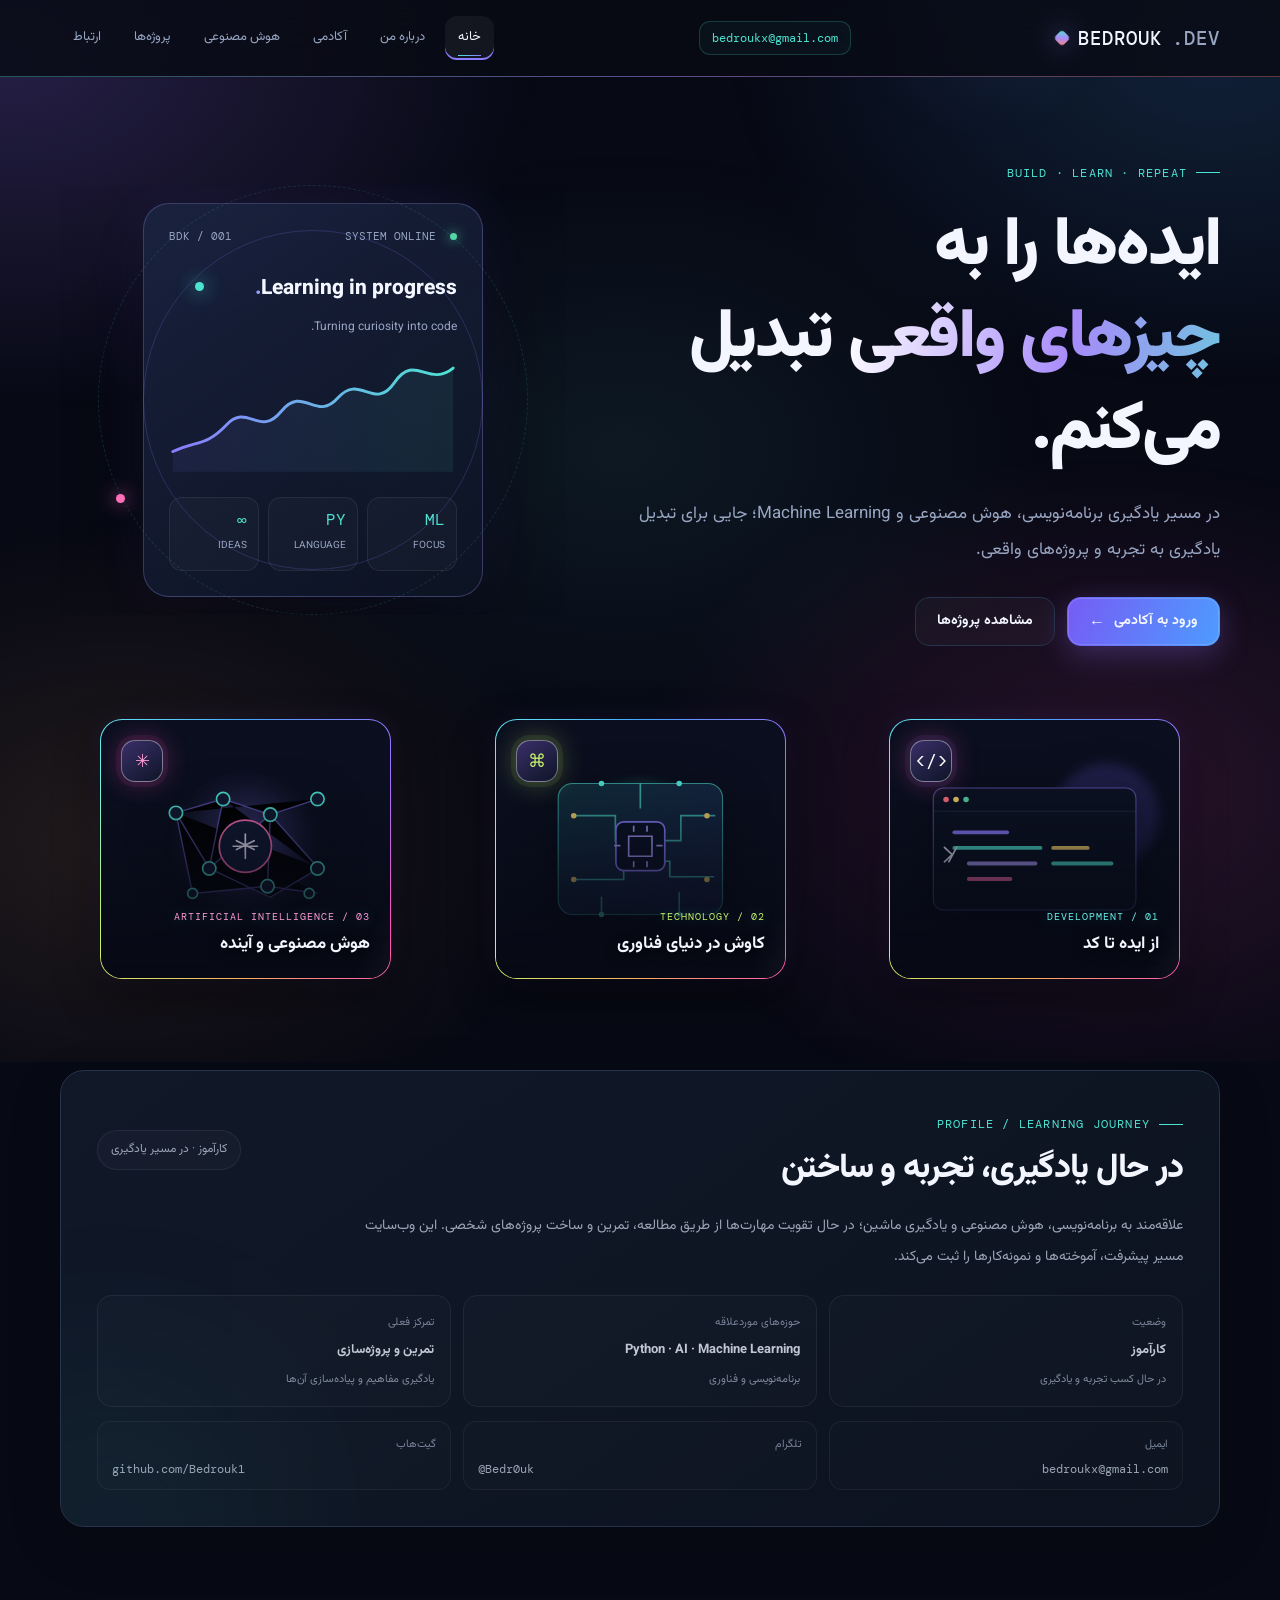
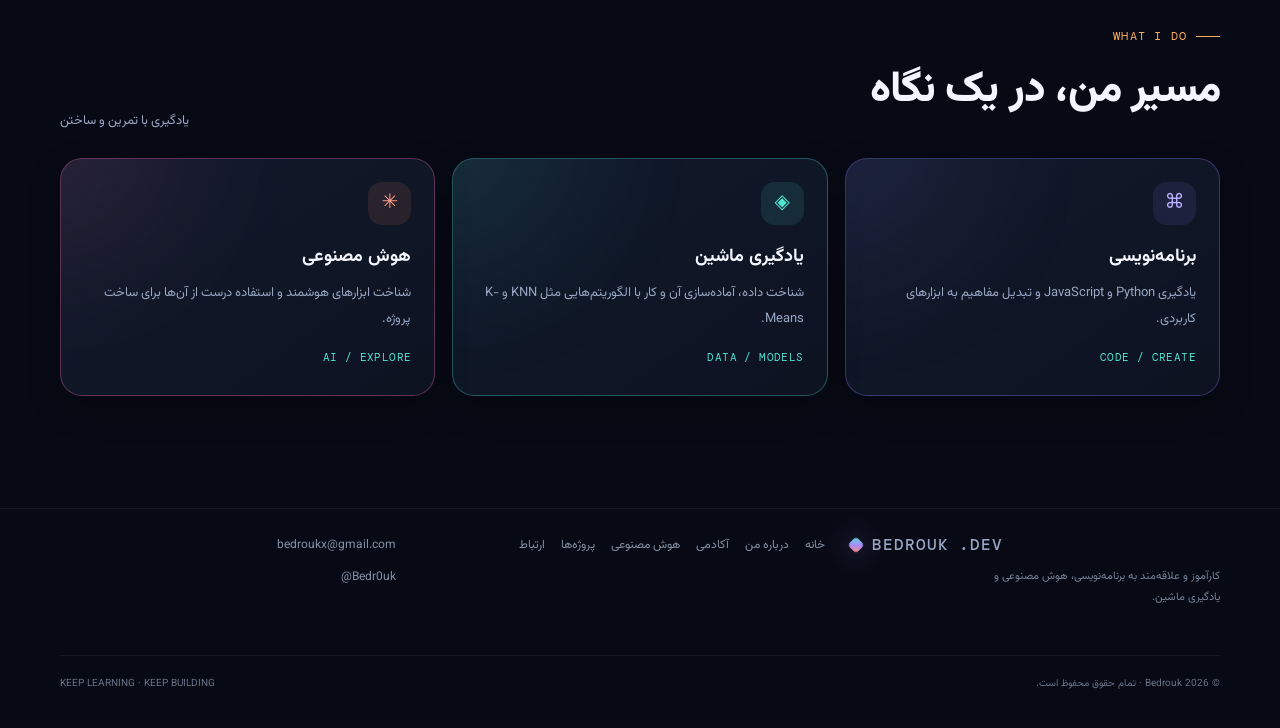
==== commit aa0c9856: "Add vivid kinetic artwork, animated SVG details and richer color system" ====
--- a/index.html
+++ b/index.html
@@ -405,6 +405,70 @@
 @media(max-width:620px){.contact-scene{padding:27px 16px;border-radius:24px;gap:25px}.contact-kicker{margin-top:25px}.contact-panel{padding:15px 12px}.channel-card{gap:11px;padding:14px 11px}.channel-icon{width:42px;height:42px}.channel-copy b{font-size:11px}.channel-copy small{font-size:8px}.channel-copy em{font-size:9px}.contact-bottom{align-items:flex-start;flex-direction:column;gap:5px}.contact-bottom-mark{position:absolute;left:16px;top:14px}}
 @media(prefers-reduced-motion:reduce){.gradient-text,.visual-tile:before,.contact-scene:after,.contact-orb,.contact-status i,.signal-bars i,.contact-bottom-mark{animation:none!important}.channel-card:hover{transform:none}}
 
+
+/* NEON MOTION LAB — high-visibility artwork animation */
+:root{--laser:#42a5ff;--ultra:#9b72ff;--magenta:#ff4fb8;--tangerine:#ffad5c;--acid:#c6f36a;--ice:#68f0ec}
+body{background-color:#070914}
+body:before{position:fixed;inset:-18%;z-index:-2;pointer-events:none;background:
+ radial-gradient(ellipse at 14% 18%,#9b72ff35,transparent 25%),
+ radial-gradient(ellipse at 83% 17%,#42a5ff28,transparent 24%),
+ radial-gradient(ellipse at 77% 78%,#ff4fb824,transparent 25%),
+ radial-gradient(ellipse at 20% 82%,#ffad5c1b,transparent 23%),
+ radial-gradient(ellipse at 49% 50%,#68f0ec12,transparent 35%);
+ animation:ambientDrift 18s ease-in-out infinite alternate}
+@keyframes ambientDrift{0%{transform:translate3d(-2%,1%,0) rotate(-2deg) scale(1)}50%{transform:translate3d(2%,-2%,0) rotate(2deg) scale(1.08)}100%{transform:translate3d(-1%,2%,0) rotate(-1deg) scale(1.03)}}
+.visual-gallery{perspective:1200px;gap:clamp(14px,2vw,24px)}
+.visual-tile{min-height:260px;border:1px solid transparent;background:linear-gradient(#0b1020,#0b1020) padding-box,conic-gradient(from var(--edge-angle,0deg),#42a5ff,#9b72ff,#ff4fb8,#ffad5c,#c6f36a,#68f0ec,#42a5ff) border-box;box-shadow:0 18px 45px #0007,0 0 28px #9b72ff18;transform-style:preserve-3d;will-change:transform;animation:cardHover 6s ease-in-out infinite}
+.visual-tile:nth-child(2){animation-delay:-2s}
+.visual-tile:nth-child(3){animation-delay:-4s}
+@keyframes cardHover{0%,100%{translate:0 0}50%{translate:0 -9px}}
+.visual-tile .tile-art{position:absolute;z-index:0;inset:0;width:100%;height:100%;object-fit:contain;overflow:visible;transform-origin:50% 50%;animation:artFloat 7s ease-in-out infinite;filter:drop-shadow(0 12px 24px #0007);will-change:transform}
+.visual-tile:nth-child(2) .tile-art{animation-delay:-2.2s}
+.visual-tile:nth-child(3) .tile-art{animation-delay:-4.4s}
+@keyframes artFloat{0%,100%{transform:translate3d(0,5px,0) scale(1) rotate(-1deg)}50%{transform:translate3d(0,-12px,0) scale(1.045) rotate(1.2deg)}}
+.visual-code .tile-art circle{animation:codeBlink 2.8s ease-in-out infinite alternate}
+.visual-code .tile-art circle:nth-of-type(2){animation-delay:.7s}
+.visual-code .tile-art circle:nth-of-type(3){animation-delay:1.4s}
+@keyframes codeBlink{from{opacity:.35}to{opacity:1;filter:drop-shadow(0 0 8px #68f0ec)}}
+.visual-tech .tile-art g:nth-of-type(1){animation:circuitGlow 3s ease-in-out infinite alternate}
+@keyframes circuitGlow{from{opacity:.4}to{opacity:1;filter:drop-shadow(0 0 8px #68f0ec)}}
+.visual-ai .tile-art g:nth-of-type(1){transform-origin:260px 145px;animation:networkTurn 24s linear infinite}
+.visual-ai .tile-art circle{animation:nodePulse 2.4s ease-in-out infinite alternate}
+.visual-ai .tile-art circle:nth-of-type(2n){animation-delay:1.2s}
+@keyframes networkTurn{to{transform:rotate(360deg)}}
+@keyframes nodePulse{from{opacity:.55}to{opacity:1;filter:drop-shadow(0 0 9px #ff4fb8)}}
+.visual-tile:after{z-index:1;background:linear-gradient(0deg,#070914f5 0%,#070914a8 35%,#07091412 78%)}
+.visual-tile:before{z-index:2;inset:-50%;background:linear-gradient(115deg,transparent 38%,#ffffff22 48%,#68f0ec18 51%,transparent 62%);background-size:220% 100%;animation:prismSweep 4.8s ease-in-out infinite;pointer-events:none}
+@keyframes prismSweep{0%{transform:translateX(-35%) rotate(8deg)}55%,100%{transform:translateX(35%) rotate(8deg)}}
+.visual-tile figcaption{z-index:3;transform:translateZ(35px)}
+.visual-tile figcaption span{color:var(--ice);text-shadow:0 0 14px #68f0ec66}
+.image-orb{z-index:4;animation:orbBob 3.4s ease-in-out infinite;border-color:#ffffff66;background:linear-gradient(145deg,#9b72ff55,#10172acc);box-shadow:0 0 0 5px #9b72ff12,0 0 28px #ff4fb855}
+.visual-tile:nth-child(2) .image-orb{animation-delay:-1.1s;color:var(--acid);box-shadow:0 0 0 5px #c6f36a12,0 0 28px #c6f36a55}
+.visual-tile:nth-child(3) .image-orb{animation-delay:-2.2s;color:#ff9bd5;box-shadow:0 0 0 5px #ff4fb812,0 0 28px #ff4fb855}
+@keyframes orbBob{0%,100%{transform:translateY(0) rotate(-5deg)}50%{transform:translateY(-8px) rotate(7deg)}}
+.visual-tile:hover{box-shadow:0 28px 70px #0008,0 0 42px #ff4fb82c;animation-play-state:paused}
+.visual-tile:hover .tile-art{animation-duration:2.2s;filter:drop-shadow(0 0 18px #42a5ff66)}
+.visual-tile:nth-child(2) figcaption span{color:var(--acid)}
+.visual-tile:nth-child(3) figcaption span{color:#ff9bd5}
+.card{border-color:color-mix(in srgb,var(--glow,#9b72ff) 32%,transparent);box-shadow:0 12px 35px #0003}
+.card:hover{box-shadow:0 18px 50px color-mix(in srgb,var(--glow,#9b72ff) 22%,transparent),0 8px 28px #0005}
+.card:nth-child(4n+1){--glow:#42a5ff}.card:nth-child(4n+2){--glow:#ff4fb8}.card:nth-child(4n+3){--glow:#c6f36a}.card:nth-child(4n){--glow:#ffad5c}
+.section-head .eyebrow{color:#ffad5c}
+.btn.primary{box-shadow:0 8px 30px #9b72ff4a,0 0 0 1px #ffffff22 inset}
+.contact-scene{border-color:#ffffff24;background:linear-gradient(125deg,#10152af2,#101b2bf0 45%,#21132cf0)}
+.contact-scene:after{border-color:#ff4fb844;box-shadow:0 0 0 35px #42a5ff12,0 0 0 80px #ffad5c0b,0 0 55px #ff4fb82b}
+.contact-kicker{color:var(--acid)}
+.contact-gradient{background-image:linear-gradient(90deg,#42a5ff,#9b72ff,#ff4fb8,#ffad5c,#c6f36a);background-size:250% auto;animation:gradientFlow 5s linear infinite}
+.channel-email .channel-icon{background:#9b72ff24;color:#c4aaff}
+.channel-telegram .channel-icon{background:#42a5ff24;color:#78bdff}
+.channel-github .channel-icon{background:#ffad5c24;color:#ffc184}
+.channel-email:hover{border-color:#9b72ff;background:#9b72ff17}
+.channel-telegram:hover{border-color:#42a5ff;background:#42a5ff17}
+.channel-github:hover{border-color:#ffad5c;background:#ffad5c17}
+@media(max-width:700px){.visual-tile{min-height:230px;animation-duration:5.2s}.visual-tile .tile-art{animation-duration:5.8s}.visual-tile:before{animation-duration:5.5s}}
+@media(hover:hover) and (pointer:fine){.visual-tile:hover{translate:0 -5px;scale:1.015}}
+@media(prefers-reduced-motion:reduce){body:before,.visual-tile,.visual-tile .tile-art,.visual-tile .tile-art *, .visual-tile:before,.image-orb,.contact-gradient{animation:none!important;translate:none!important;transform:none!important}}
+
 </style>
 </head>
 <body>
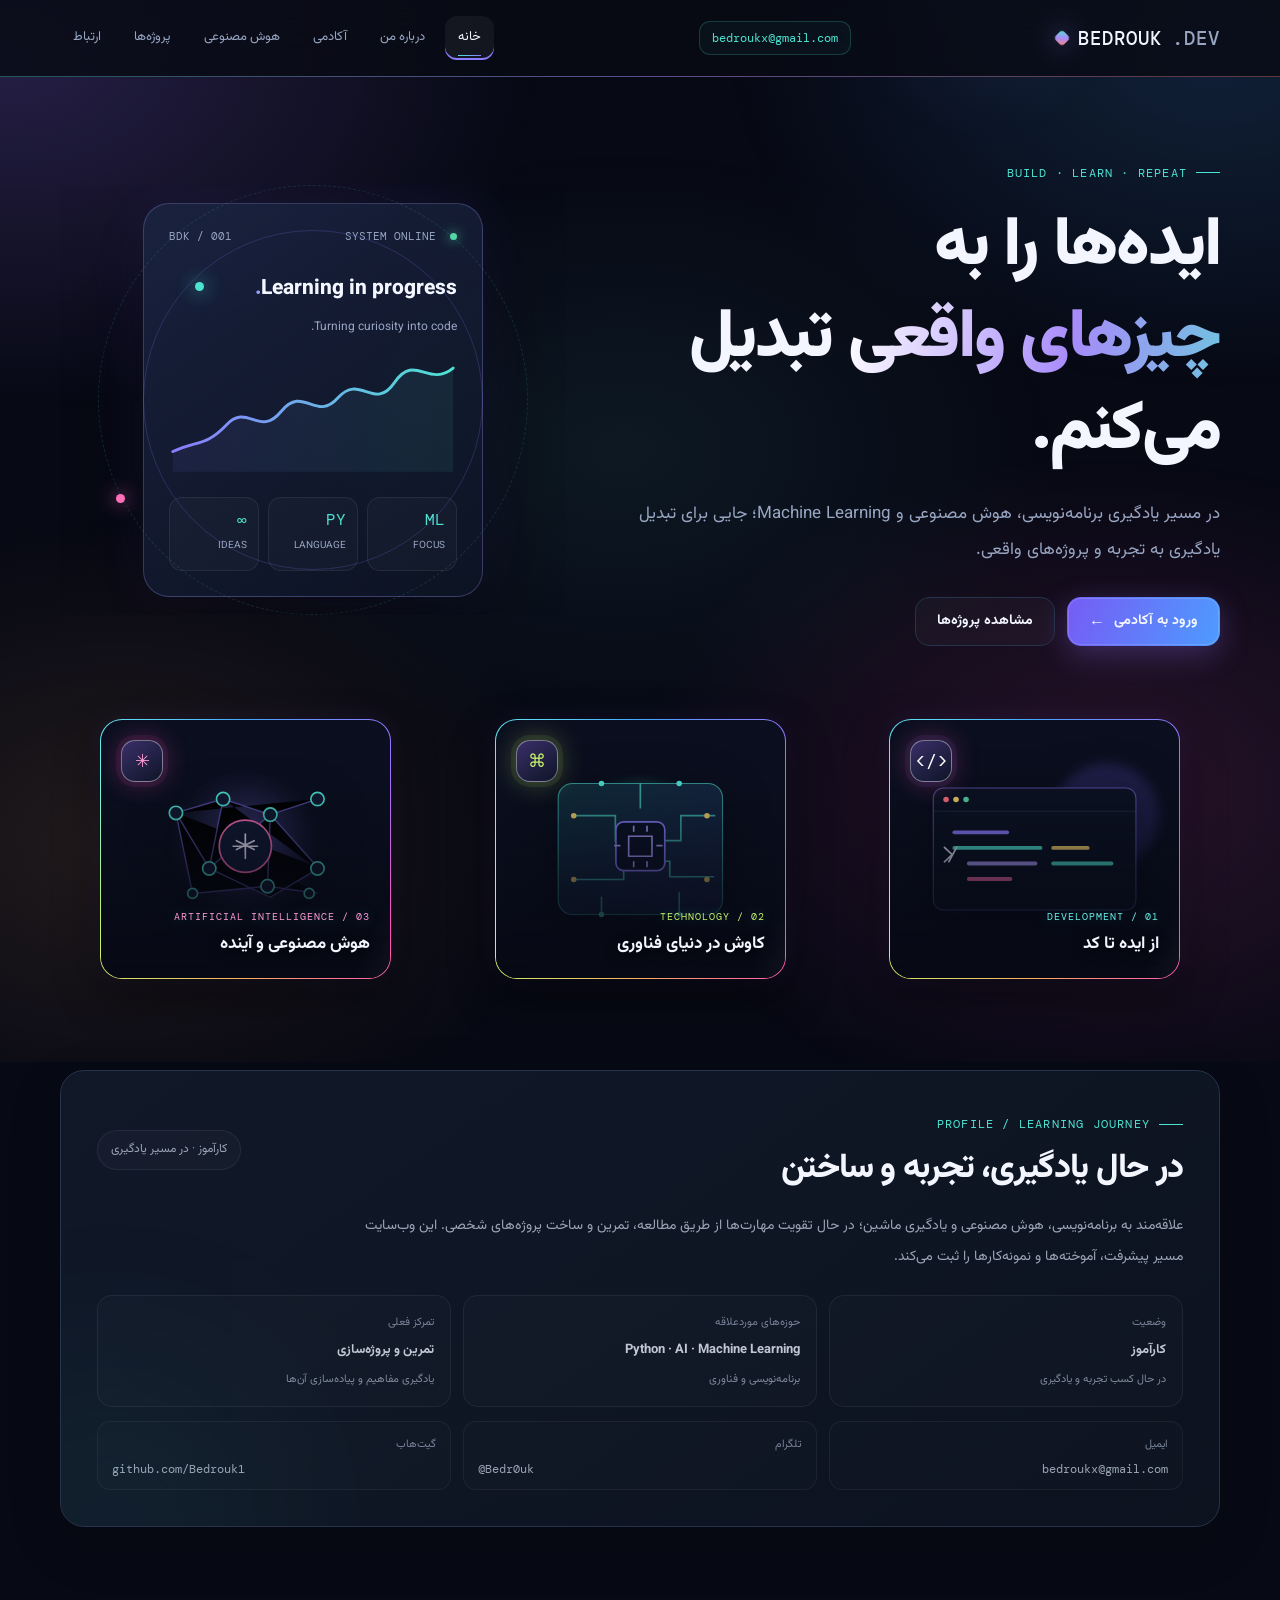
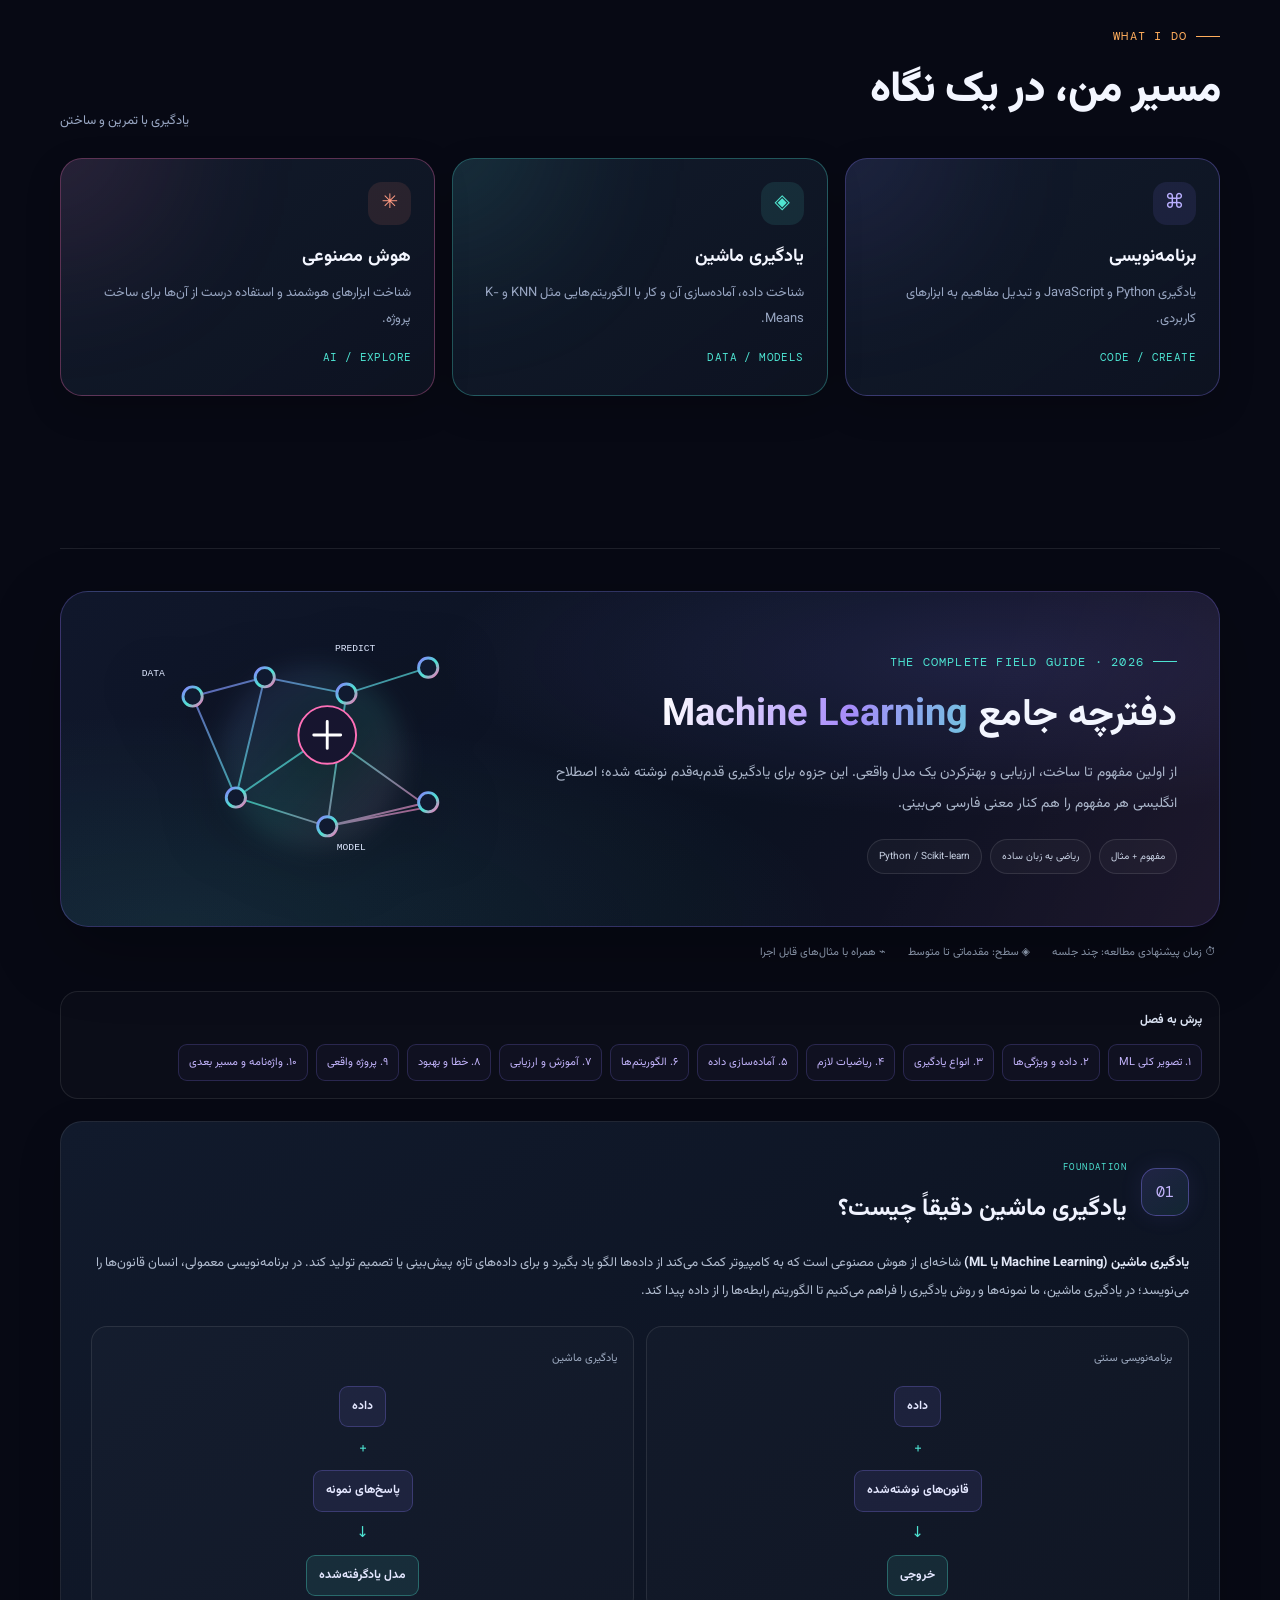
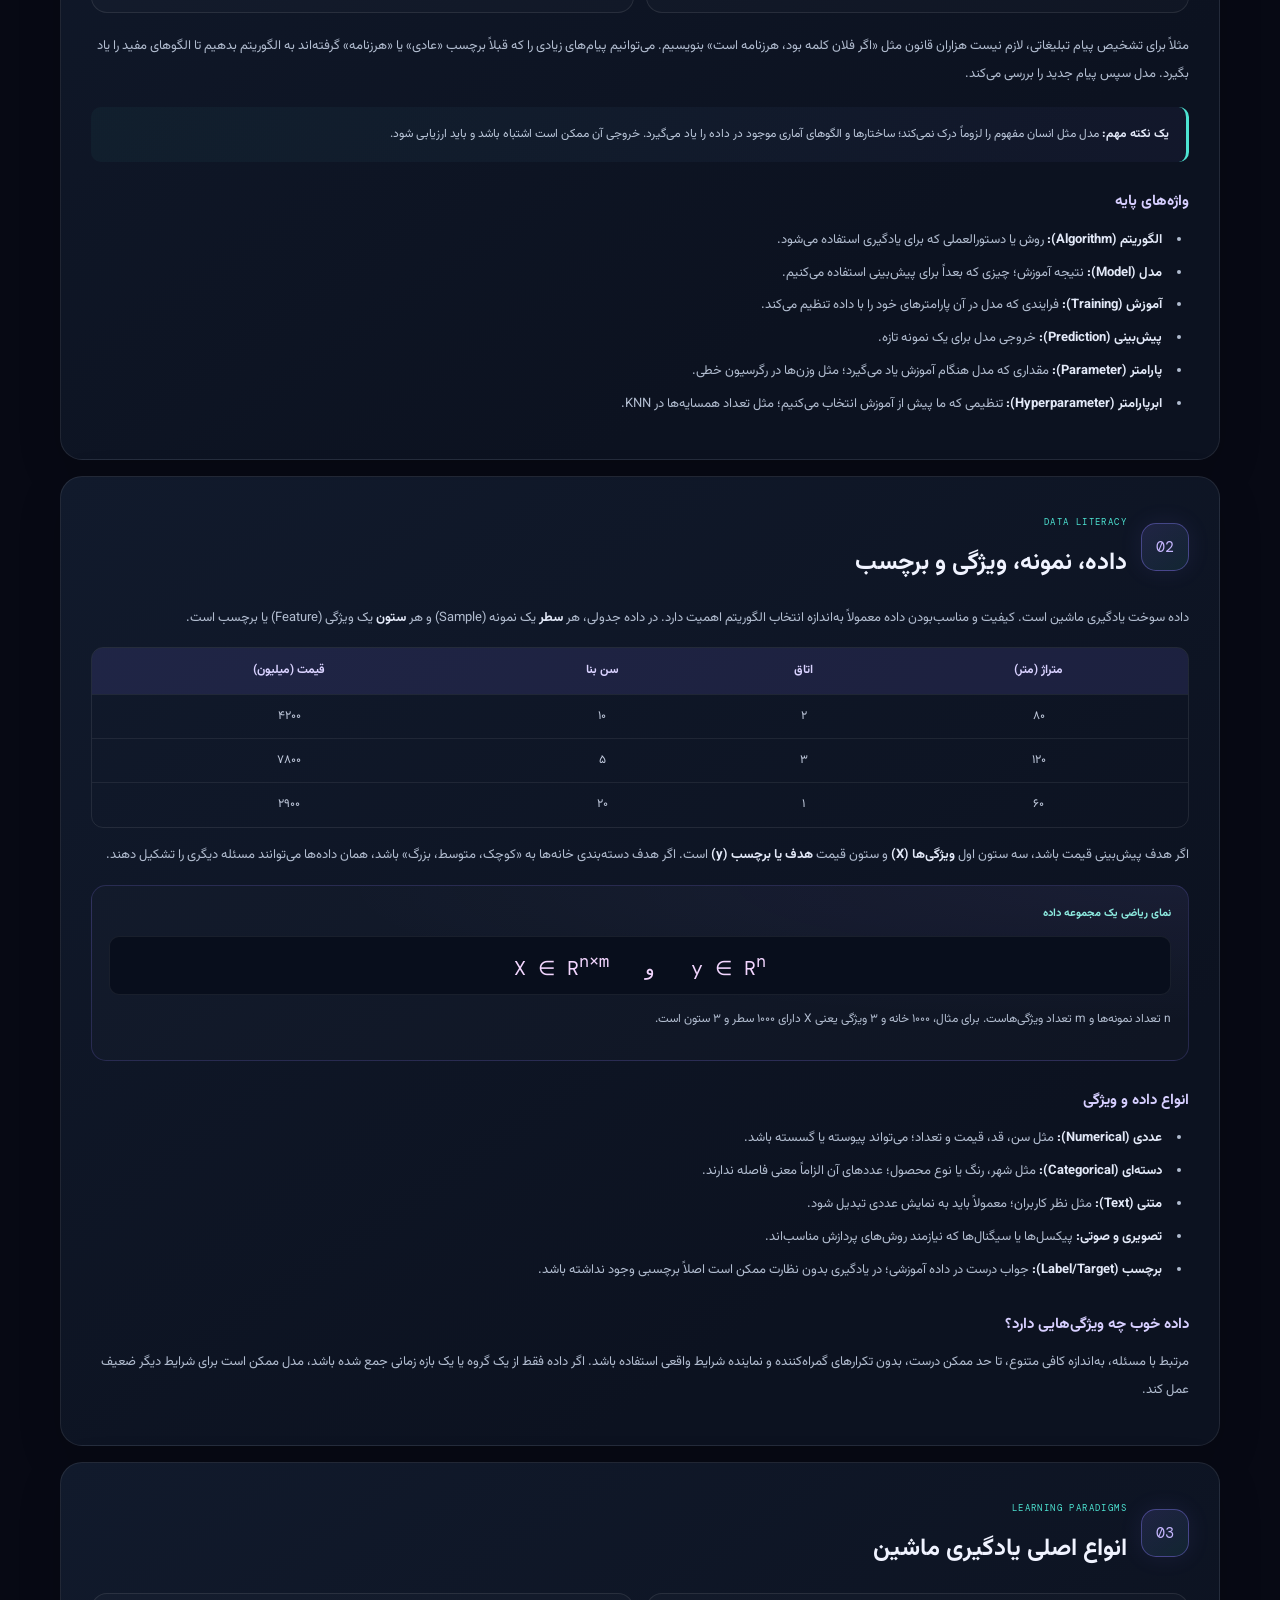
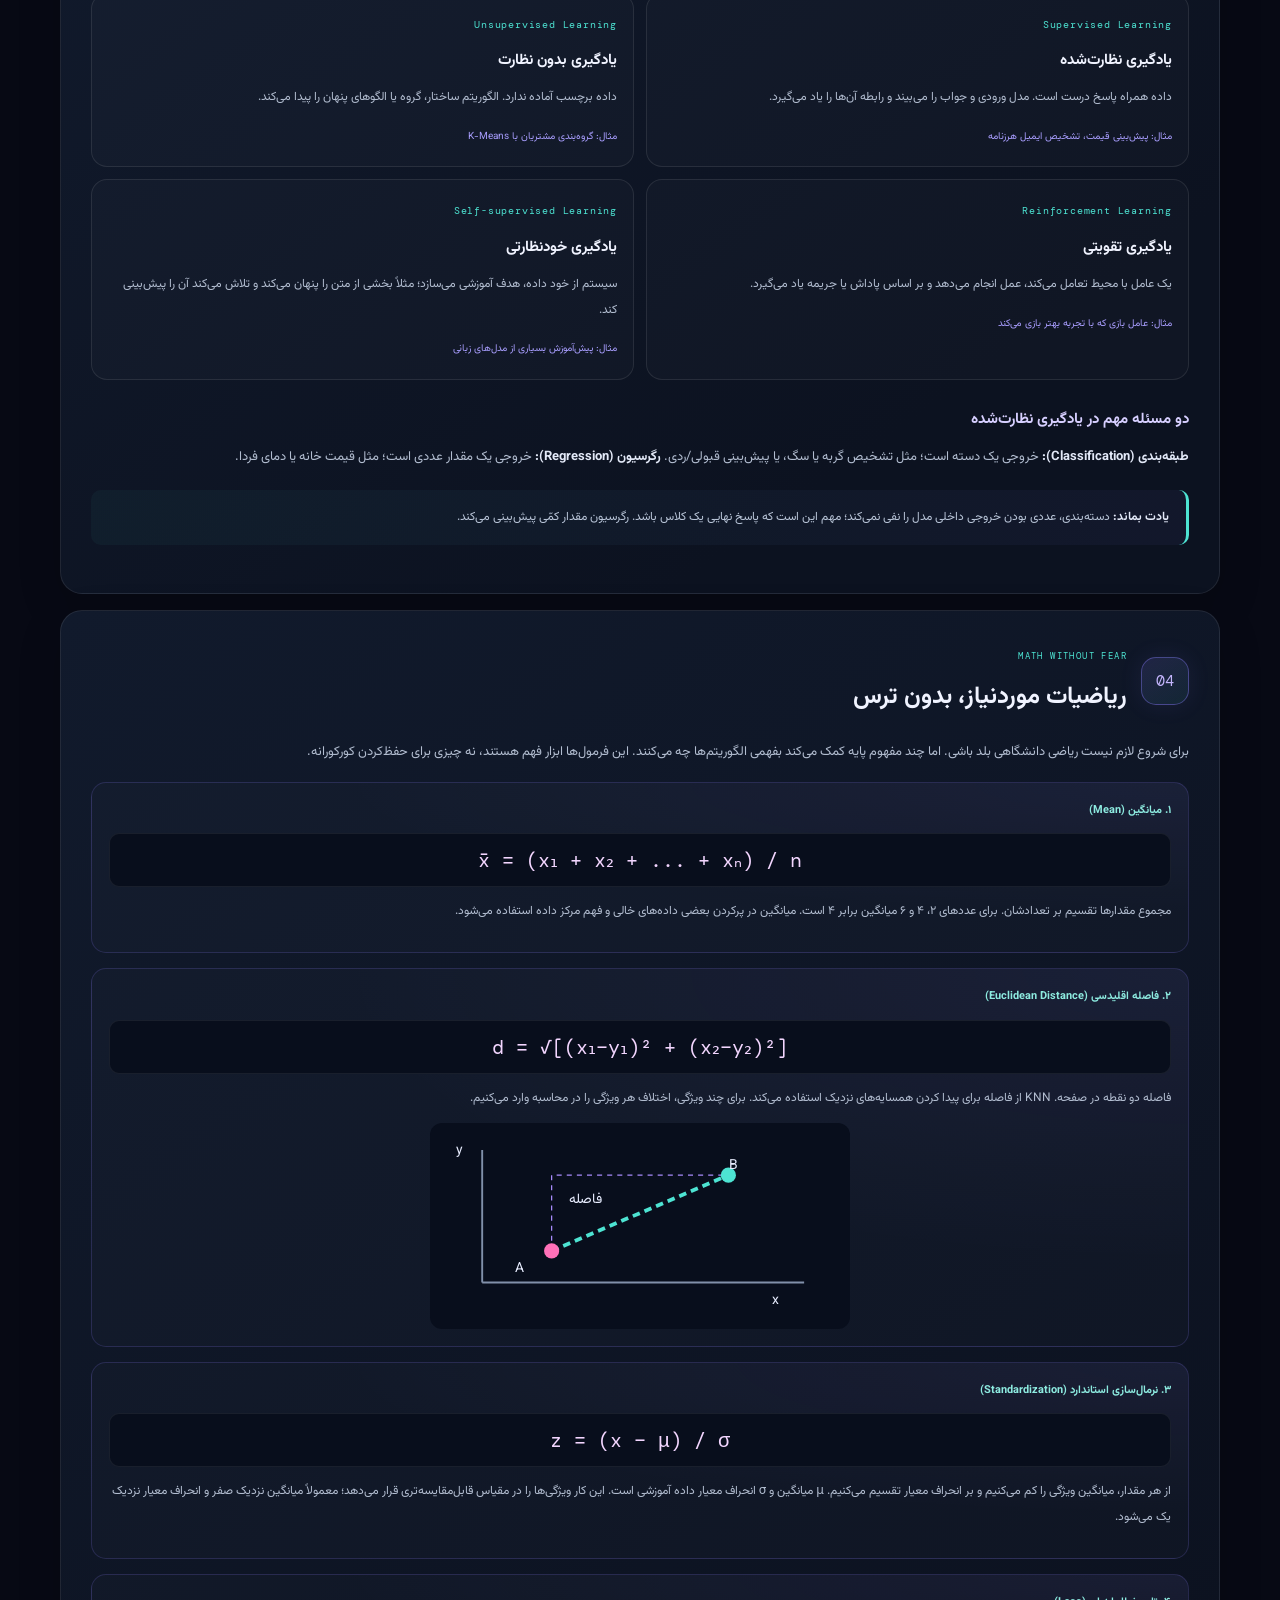
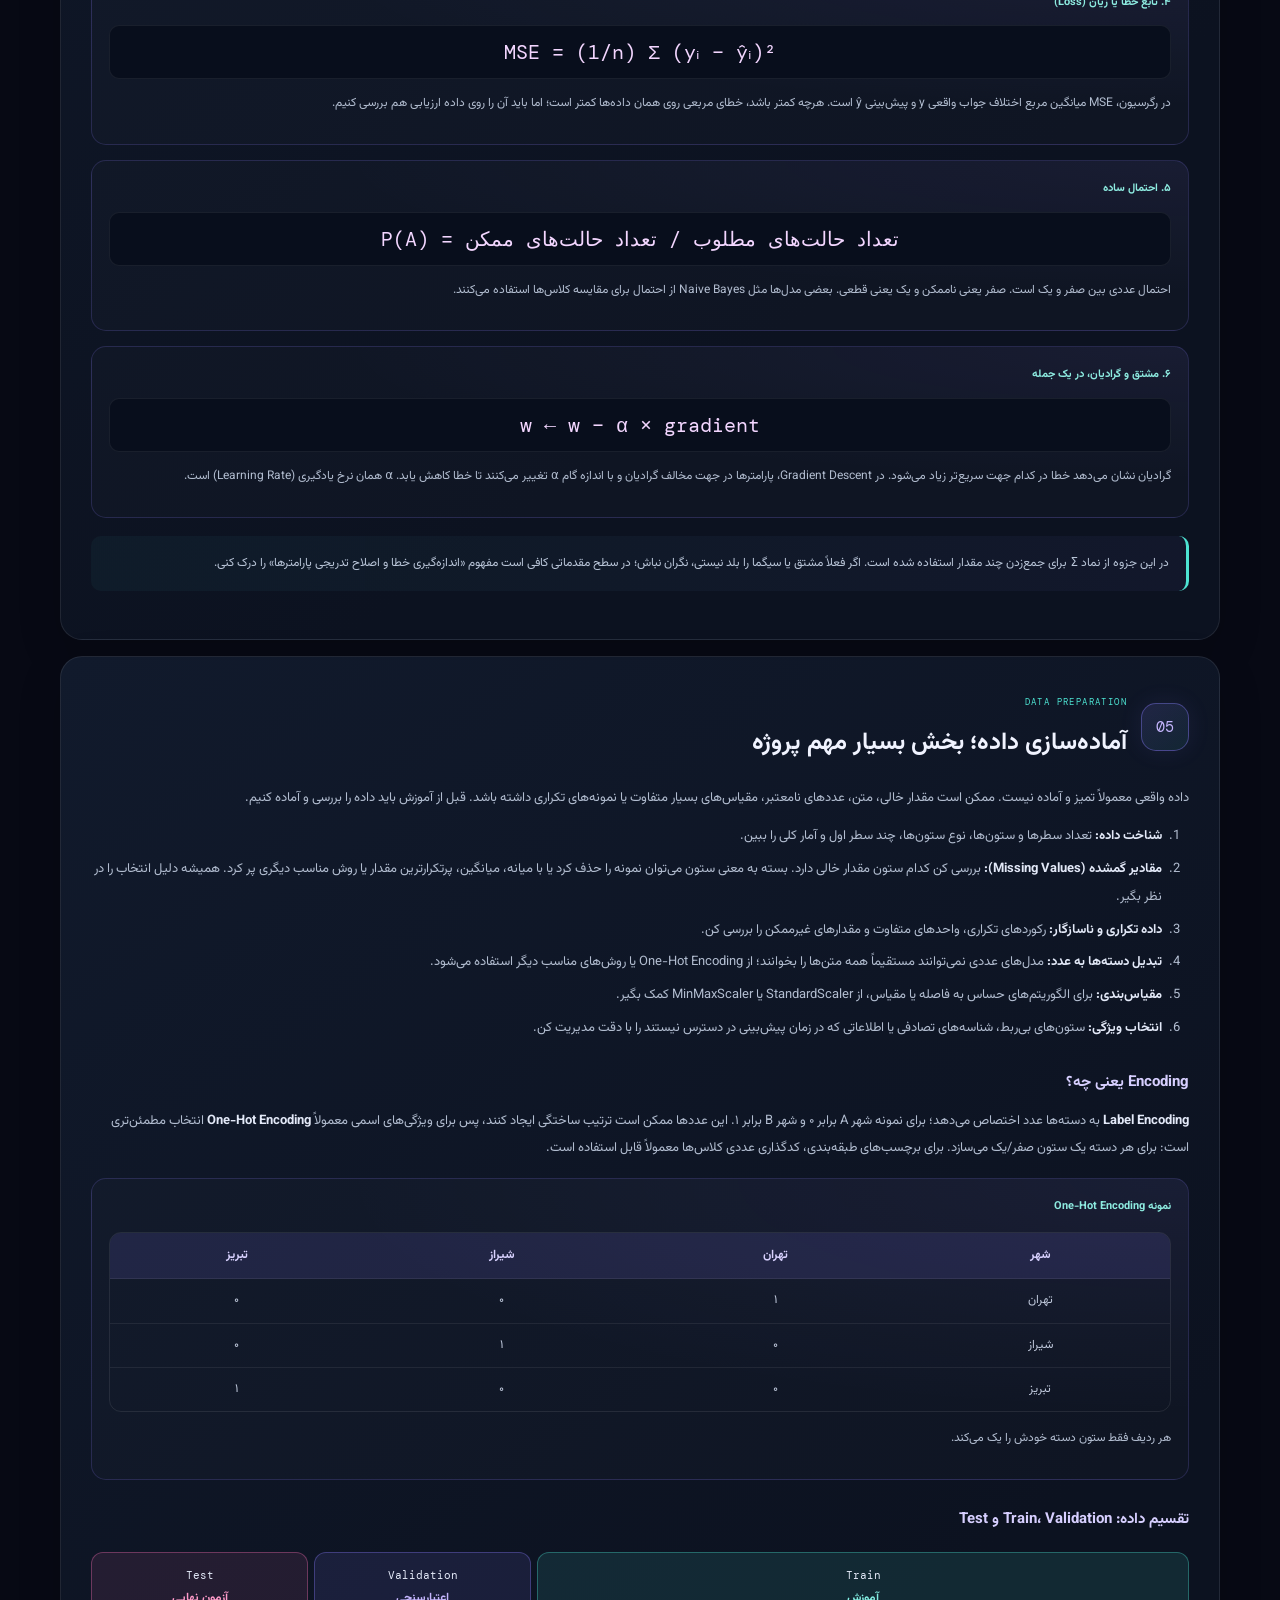
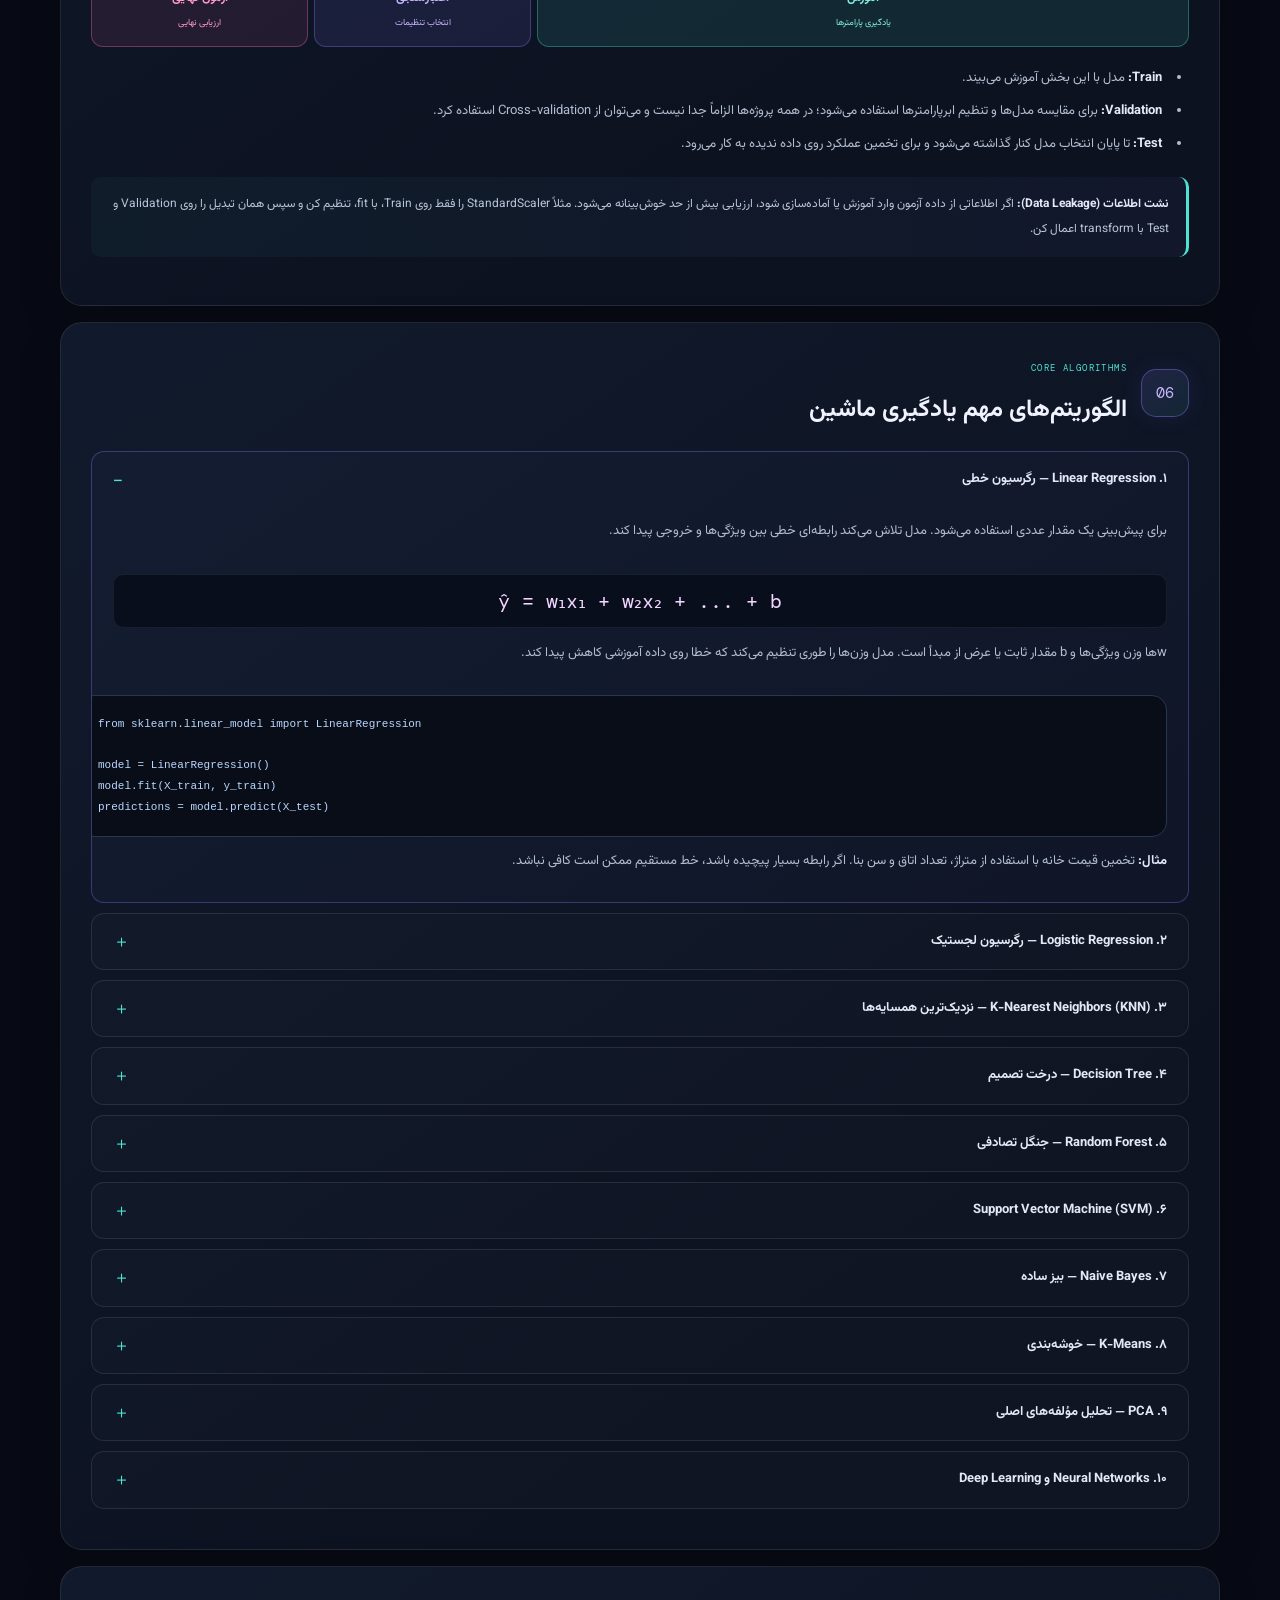
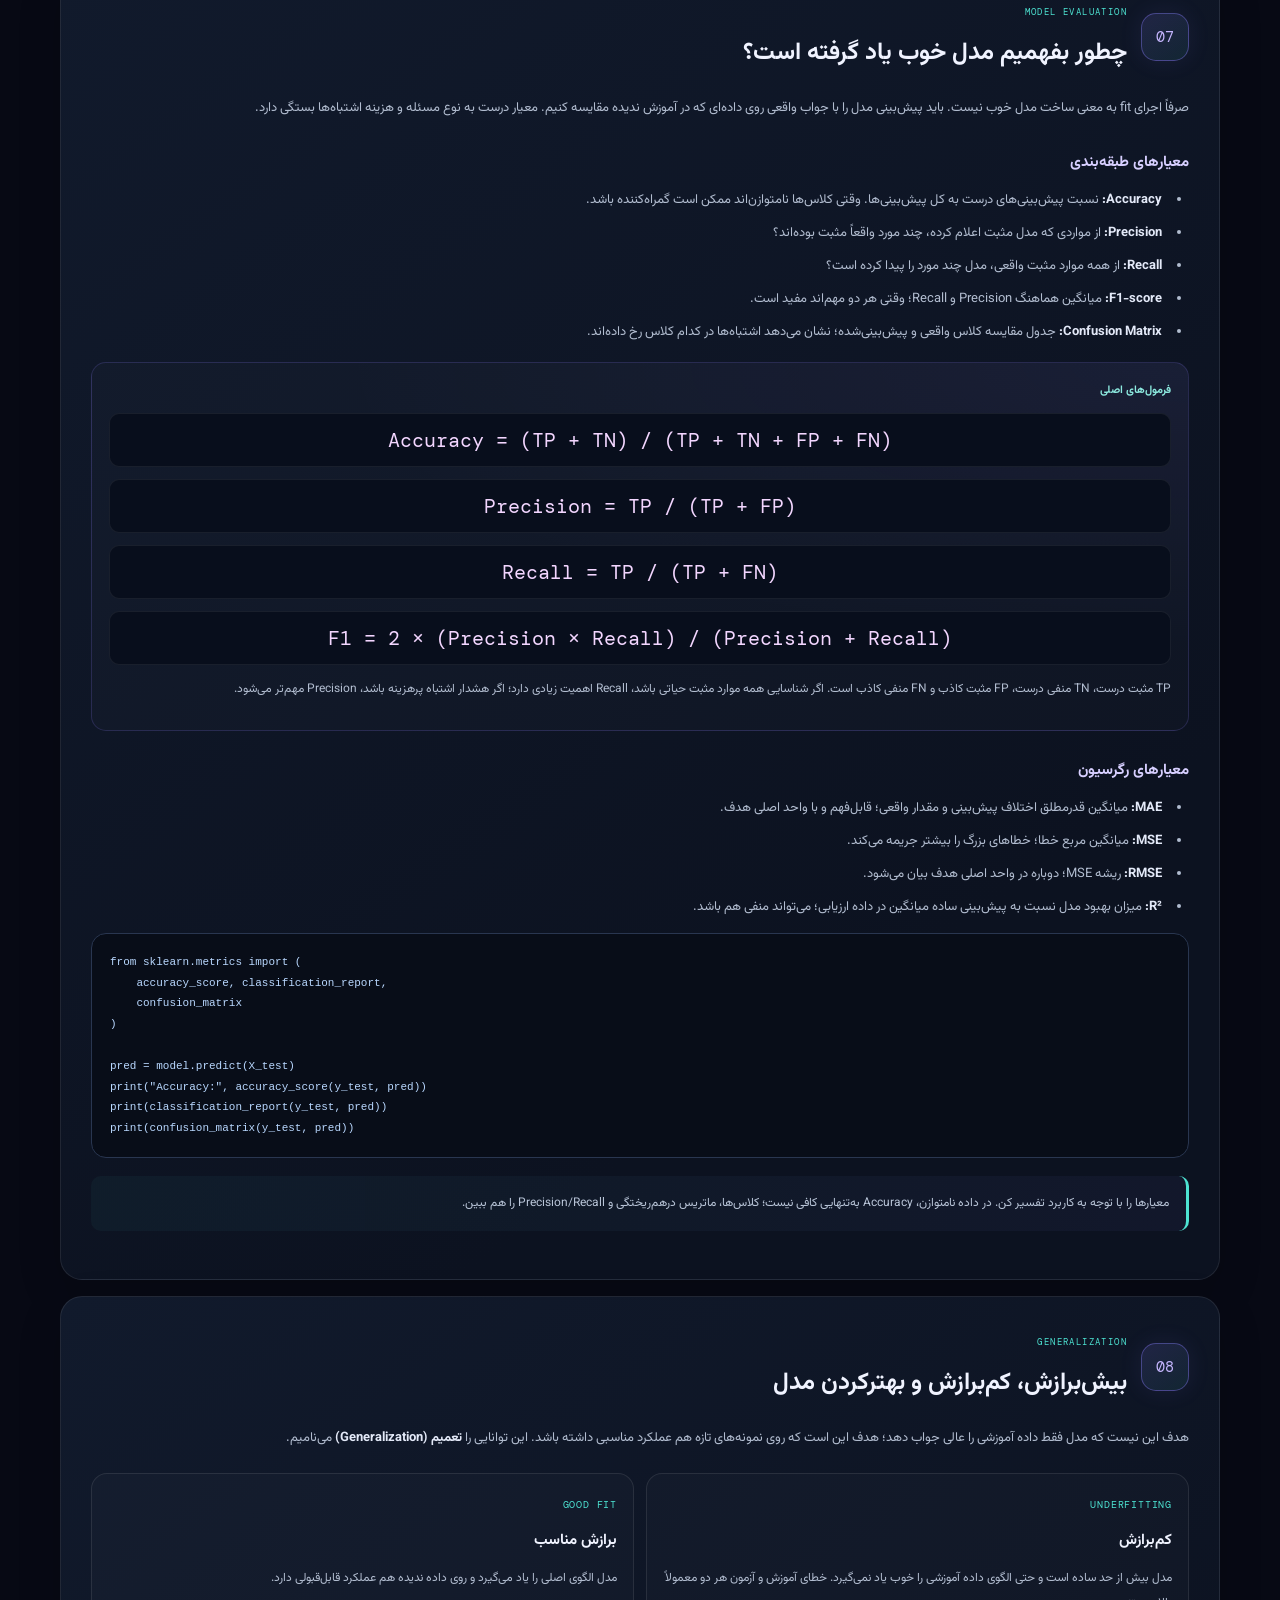
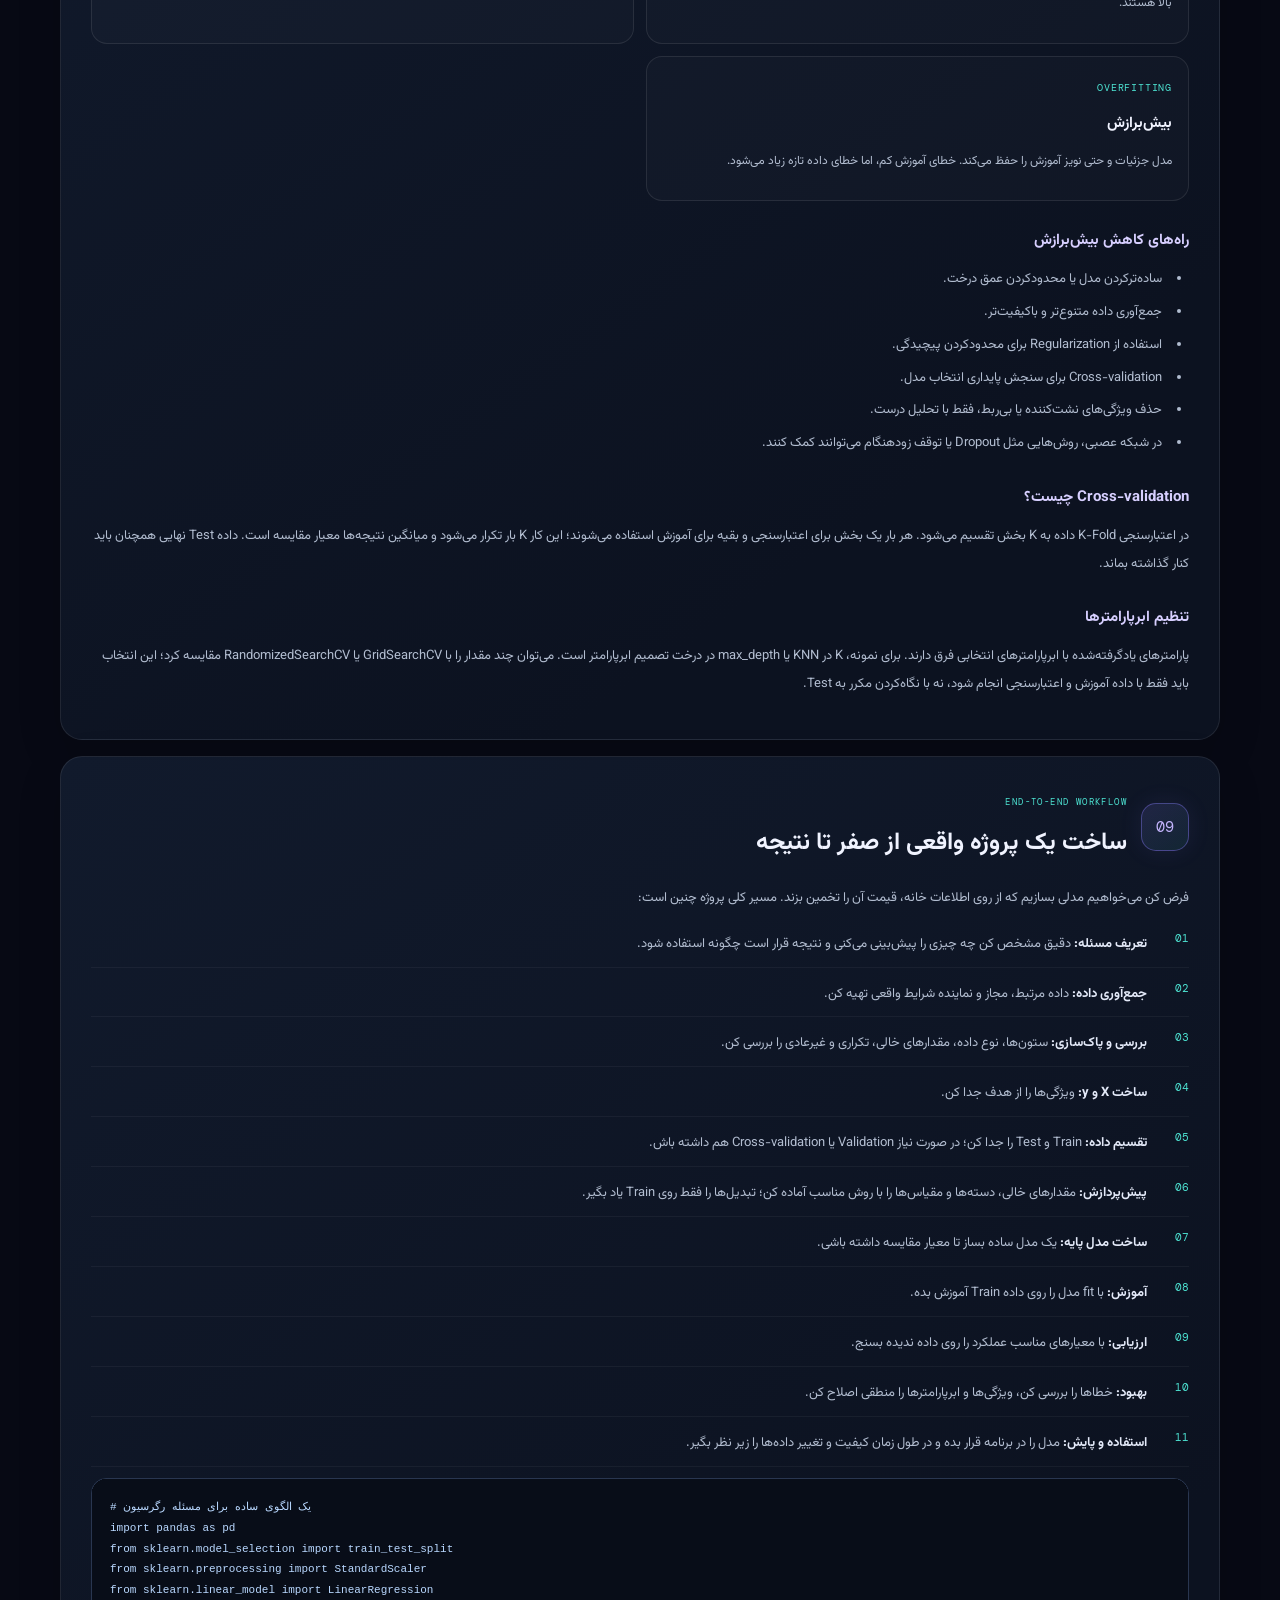
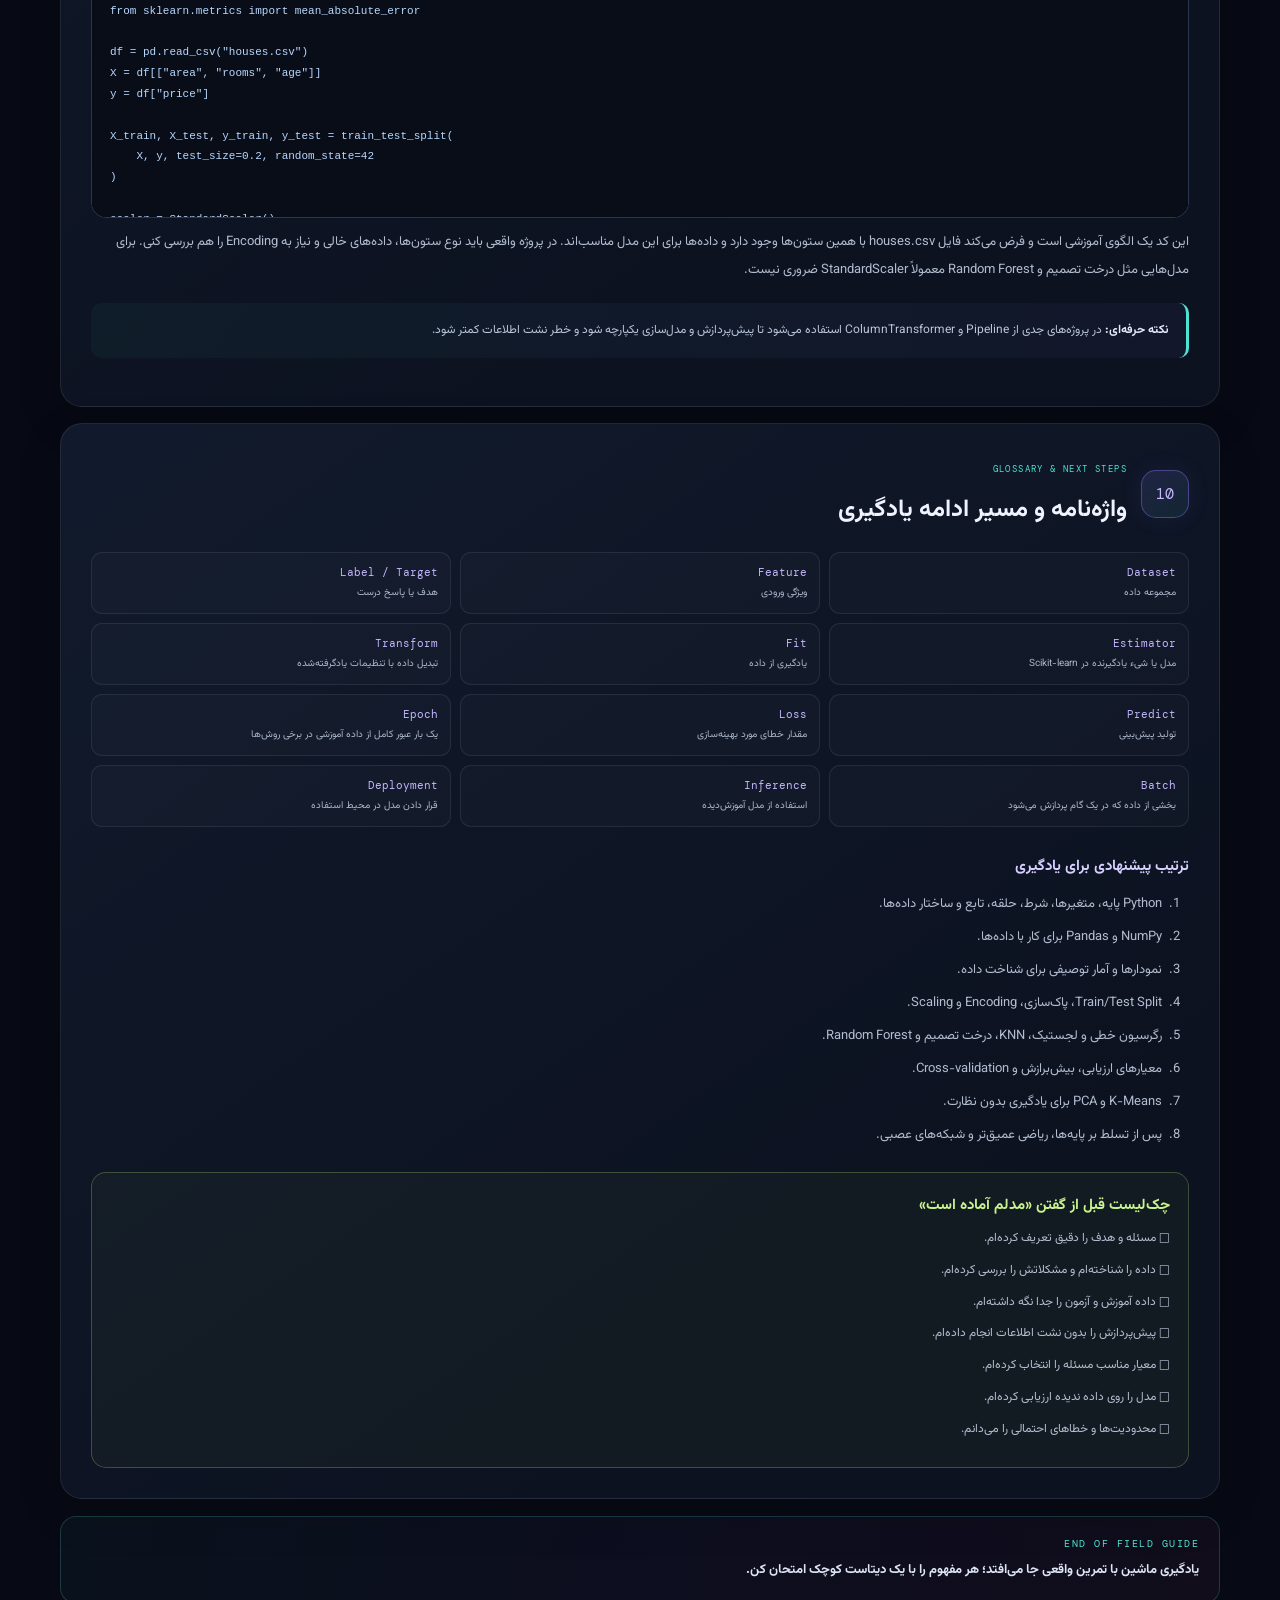
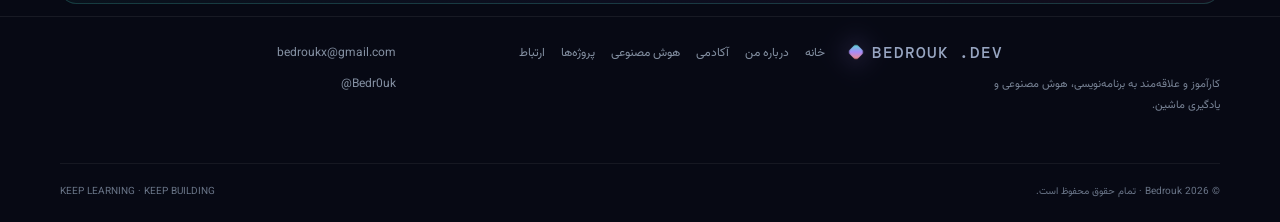
==== commit 46f4c0b0: "Expand Machine Learning academy with comprehensive Persian field guide" ====
--- a/index.html
+++ b/index.html
@@ -469,6 +469,90 @@
 @media(hover:hover) and (pointer:fine){.visual-tile:hover{translate:0 -5px;scale:1.015}}
 @media(prefers-reduced-motion:reduce){body:before,.visual-tile,.visual-tile .tile-art,.visual-tile .tile-art *, .visual-tile:before,.image-orb,.contact-gradient{animation:none!important;translate:none!important;transform:none!important}}
 
+
+/* Complete Machine Learning notebook */
+.ml-notebook{margin-top:52px;padding-top:42px;border-top:1px solid #ffffff18}
+.notebook-hero{position:relative;display:grid;grid-template-columns:1.2fr .8fr;align-items:center;gap:25px;padding:clamp(22px,4vw,42px);border:1px solid #8b7cff45;border-radius:28px;overflow:hidden;background:radial-gradient(ellipse at 80% 20%,#8b7cff25,transparent 42%),radial-gradient(ellipse at 10% 100%,#4de3d218,transparent 45%),linear-gradient(125deg,#10172b,#0b1221 60%,#171126);box-shadow:0 24px 70px #0004}
+.notebook-hero:after{content:"";position:absolute;inset:0;pointer-events:none;background:linear-gradient(115deg,transparent 35%,#ffffff08 50%,transparent 65%);background-size:220% 100%;animation:prismSweep 8s ease-in-out infinite}
+.notebook-hero-copy{position:relative;z-index:1}
+.notebook-hero h3{font-size:clamp(25px,4vw,38px);line-height:1.5;margin:14px 0}
+.notebook-hero p{max-width:650px;color:#aab5c9;line-height:2.15;font-size:14px}
+.notebook-tags{display:flex;flex-wrap:wrap;gap:8px;margin-top:20px}
+.notebook-tags span{padding:7px 11px;border:1px solid #ffffff1b;border-radius:30px;background:#ffffff08;color:#c7d0e2;font-size:10px}
+.notebook-hero-art{position:relative;z-index:1;min-width:0}
+.notebook-hero-art svg{display:block;width:100%;max-height:250px;overflow:visible;filter:drop-shadow(0 15px 28px #0008);animation:artFloat 7s ease-in-out infinite}
+.notebook-meta{display:flex;flex-wrap:wrap;gap:10px 22px;padding:15px 4px;color:#98a5bb;font-size:11px}
+.notebook-toc{display:flex;flex-wrap:wrap;align-items:center;gap:8px;padding:17px;margin:12px 0 22px;border:1px solid #ffffff16;border-radius:18px;background:#ffffff05}
+.notebook-toc b{width:100%;color:#dce4f4;font-size:12px;margin-bottom:4px}
+.notebook-toc a{padding:7px 10px;border:1px solid #8b7cff35;border-radius:9px;color:#c4b5fd;background:#8b7cff0b;font-size:11px;transition:background .2s,border-color .2s,transform .2s}
+.notebook-toc a:hover{background:#8b7cff22;border-color:#8b7cff99;transform:translateY(-2px)}
+.notebook-chapters{display:grid;gap:16px}
+.notebook-chapter{scroll-margin-top:95px;padding:clamp(19px,3vw,30px);border:1px solid #ffffff16;border-radius:22px;background:linear-gradient(145deg,#111a2c,#0c1220 75%);box-shadow:0 15px 45px #0002}
+.chapter-heading{display:flex;align-items:center;gap:14px;margin-bottom:18px}
+.chapter-heading>span{width:48px;height:48px;flex:none;display:grid;place-items:center;border:1px solid #8b7cff66;border-radius:15px;background:linear-gradient(145deg,#8b7cff25,#4de3d215);color:#c4b5fd;font:15px "DM Mono";box-shadow:0 0 25px #8b7cff17}
+.chapter-heading small{font:9px "DM Mono";letter-spacing:1.4px;color:#4de3d2}
+.chapter-heading h4{font-size:clamp(18px,3vw,24px);margin:4px 0 0;color:#f0f3ff}
+.notebook-chapter p,.notebook-chapter li{color:#b2bdd0;font-size:13px;line-height:2.15}
+.notebook-chapter p{margin:10px 0}
+.notebook-chapter b{color:#e3e9f8}
+.notebook-chapter h5{margin:25px 0 10px;color:#d7cfff;font-size:15px}
+.notebook-chapter ul,.notebook-chapter ol{padding-right:23px;margin:10px 0}
+.notebook-chapter li{padding-right:4px;margin:5px 0}
+.compare-grid,.type-grid{display:grid;grid-template-columns:repeat(2,minmax(0,1fr));gap:12px;margin:20px 0}
+.compare-card,.type-card{padding:16px;border:1px solid #ffffff17;border-radius:16px;background:#ffffff05}
+.compare-card>span{color:#9daac0;font-size:11px}
+.flow-mini{display:grid;justify-items:center;gap:7px;margin-top:13px}
+.flow-mini b,.flow-mini strong{padding:8px 12px;border-radius:9px;background:#8b7cff18;border:1px solid #8b7cff44;color:#e4e7ff;font-size:12px}
+.flow-mini i{color:#4de3d2;font-style:normal}
+.flow-mini strong{background:#4de3d218;border-color:#4de3d255}
+.note-box{margin:18px 0;padding:15px 17px;border-right:3px solid #4de3d2;border-radius:10px;background:linear-gradient(90deg,#4de3d20b,#8b7cff0d);color:#b9c5d8;font-size:12px;line-height:2.1}
+.math-card{margin:15px 0;padding:17px;border:1px solid #8b7cff30;border-radius:15px;background:radial-gradient(ellipse at 100% 0,#8b7cff12,transparent 55%),#ffffff04}
+.math-card>span{display:block;color:#8debe0;font-size:11px;font-weight:700}
+.formula{margin:12px 0;padding:13px 10px;border-radius:10px;background:#080e1c;border:1px solid #ffffff12;color:#f3d6ff;text-align:center;direction:ltr;font:clamp(14px,2.8vw,20px) "DM Mono",monospace;overflow-wrap:anywhere}
+.math-card p{font-size:12px}
+.math-visual{max-width:420px;margin:12px auto 0;padding:8px;border-radius:12px;background:#080e1c}
+.math-visual svg{display:block;width:100%;height:auto}
+.table-wrap{max-width:100%;overflow-x:auto;margin:14px 0;border:1px solid #ffffff16;border-radius:12px}
+.notebook-chapter table{width:100%;border-collapse:collapse;min-width:340px;text-align:center;font-size:12px}
+.notebook-chapter th{background:#8b7cff20;color:#d9d2ff;padding:11px}
+.notebook-chapter td{padding:10px;color:#c1cadd;border-top:1px solid #ffffff12}
+.type-grid{grid-template-columns:repeat(2,minmax(0,1fr))}
+.type-card>b{font:10px "DM Mono";letter-spacing:.8px;color:#4de3d2}
+.type-card h5{margin:7px 0;color:#f0f3ff}
+.type-card p{font-size:12px}
+.type-card small{color:#a99eff;font-size:10px;line-height:1.8}
+.split-visual{display:grid;grid-template-columns:6fr 2fr 2fr;gap:6px;margin:18px 0}
+.split-visual>div{min-width:0;display:grid;gap:5px;align-content:center;padding:15px 8px;border-radius:12px;text-align:center}
+.split-visual b{font:11px "DM Mono"}
+.split-visual strong{font-size:12px}
+.split-visual small{font-size:9px;line-height:1.7}
+.split-train{background:#4de3d21c;border:1px solid #4de3d255;color:#83eee2}
+.split-val{background:#8b7cff1c;border:1px solid #8b7cff55;color:#c4b5fd}
+.split-test{background:#ff70b818;border:1px solid #ff70b855;color:#ff9bc9}
+.notebook-chapter details{margin:10px 0;border:1px solid #ffffff18;border-radius:13px;background:#ffffff04;overflow:hidden}
+.notebook-chapter details[open]{border-color:#8b7cff55;background:#8b7cff08}
+.notebook-chapter summary{position:relative;cursor:pointer;padding:15px 17px;color:#e3e8f6;font-size:13px;font-weight:700;list-style:none}
+.notebook-chapter summary::-webkit-details-marker{display:none}
+.notebook-chapter summary:after{content:"＋";float:left;color:#4de3d2;font-size:17px}
+.notebook-chapter details[open] summary:after{content:"−"}
+.notebook-chapter details>p,.notebook-chapter details>.formula,.notebook-chapter details>ul,.notebook-chapter details>.codebox,.notebook-chapter details>.math-card{margin-right:17px;margin-left:17px}
+.notebook-chapter .codebox{max-width:100%;overflow-x:auto;font-size:11px;line-height:1.8}
+.workflow-list{counter-reset:workflow;list-style:none;padding:0!important}
+.workflow-list li{position:relative;padding:8px 42px 8px 0!important;border-bottom:1px solid #ffffff0c}
+.workflow-list li:before{counter-increment:workflow;content:counter(workflow,decimal-leading-zero);position:absolute;right:0;top:8px;color:#4de3d2;font:11px "DM Mono"}
+.glossary-grid{display:grid;grid-template-columns:repeat(3,minmax(0,1fr));gap:9px}
+.glossary-grid>div{display:grid;gap:5px;padding:12px;border:1px solid #ffffff14;border-radius:11px;background:#ffffff05}
+.glossary-grid b{color:#c4b5fd;font:11px "DM Mono";overflow-wrap:anywhere}
+.glossary-grid span{color:#aab6c9;font-size:10px;line-height:1.7}
+.final-note{margin-top:22px;padding:18px;border:1px solid #b8ed7940;border-radius:15px;background:#b8ed7909}
+.final-note>b{color:#c9f38d}
+.final-note p{margin:6px 0;font-size:12px}
+.notebook-footer{display:grid;gap:8px;margin-top:17px;padding:20px;border:1px solid #4de3d233;border-radius:16px;background:linear-gradient(100deg,#4de3d20b,#8b7cff0c,#ff70b80b)}
+.notebook-footer span{font:10px "DM Mono";letter-spacing:1.5px;color:#4de3d2}
+.notebook-footer b{font-size:13px;color:#dce5f6}
+@media(max-width:700px){.notebook-hero{grid-template-columns:1fr;padding:22px}.notebook-hero-art{max-width:250px;margin:-8px auto 0}.notebook-meta{display:grid;gap:8px}.notebook-toc{gap:6px}.notebook-toc a{font-size:10px;padding:7px 8px}.compare-grid,.type-grid{grid-template-columns:1fr}.glossary-grid{grid-template-columns:repeat(2,minmax(0,1fr))}.chapter-heading>span{width:42px;height:42px}.notebook-chapter{padding:18px 15px}.split-visual{grid-template-columns:1fr}.split-visual>div{padding:12px}}
+@media(prefers-reduced-motion:reduce){.notebook-hero:after,.notebook-hero-art svg{animation:none!important}}
+
 </style>
 </head>
 <body>
@@ -577,6 +661,179 @@
   <article class="glass lesson-panel reveal" id="lessonPanel" aria-live="polite"></article>
  </div>
 </section>
+ <section class="ml-notebook" id="ml-notebook">
+  <div class="notebook-hero">
+   <div class="notebook-hero-copy">
+    <span class="eyebrow">THE COMPLETE FIELD GUIDE · 2026</span>
+    <h3>دفترچه جامع <span class="gradient-text">Machine Learning</span></h3>
+    <p>از اولین مفهوم تا ساخت، ارزیابی و بهترکردن یک مدل واقعی. این جزوه برای یادگیری قدم‌به‌قدم نوشته شده؛ اصطلاح انگلیسی هر مفهوم را هم کنار معنی فارسی می‌بینی.</p>
+    <div class="notebook-tags"><span>مفهوم + مثال</span><span>ریاضی به زبان ساده</span><span>Python / Scikit-learn</span></div>
+   </div>
+   <div class="notebook-hero-art" aria-hidden="true">
+    <svg viewBox="0 0 360 260" role="img" aria-label="تصویرسازی فرایند یادگیری ماشین">
+     <defs><linearGradient id="mlOrb" x1="0" y1="0" x2="1" y2="1"><stop stop-color="#8b7cff"/><stop offset=".55" stop-color="#4de3d2"/><stop offset="1" stop-color="#ff70b8"/></linearGradient><filter id="mlBlur"><feGaussianBlur stdDeviation="12"/></filter></defs>
+     <circle cx="180" cy="128" r="95" fill="url(#mlOrb)" opacity=".12" filter="url(#mlBlur)"/>
+     <g stroke="url(#mlOrb)" stroke-width="2" opacity=".7" fill="none"><path d="M55 65 130 45 215 62 300 35M55 65l45 105 95-65 105 75M130 45l-30 125 95 30 105-20M215 62l-20 138 105-25"/></g>
+     <g fill="#101a30" stroke="url(#mlOrb)" stroke-width="3"><circle cx="55" cy="65" r="10"/><circle cx="130" cy="45" r="10"/><circle cx="215" cy="62" r="10"/><circle cx="300" cy="35" r="10"/><circle cx="100" cy="170" r="10"/><circle cx="195" cy="105" r="13"/><circle cx="195" cy="200" r="10"/><circle cx="300" cy="175" r="10"/></g>
+     <circle cx="195" cy="105" r="30" fill="#17152f" stroke="#ff70b8" stroke-width="2"/><path d="M181 105h28m-14-14v28" stroke="#fff" stroke-width="3" stroke-linecap="round"/>
+     <g fill="#dfe8ff" font-family="monospace" font-size="10"><text x="26" y="44">DATA</text><text x="235" y="225">MODEL</text><text x="245" y="18">PREDICT</text></g>
+    </svg>
+   </div>
+  </div>
+  <div class="notebook-meta"><span>⏱ زمان پیشنهادی مطالعه: چند جلسه</span><span>◈ سطح: مقدماتی تا متوسط</span><span>⌁ همراه با مثال‌های قابل اجرا</span></div>
+  <nav class="notebook-toc" aria-label="فهرست جزوه">
+   <b>پرش به فصل</b>
+   <a href="#ml-ch1">۱. تصویر کلی ML</a><a href="#ml-ch2">۲. داده و ویژگی‌ها</a><a href="#ml-ch3">۳. انواع یادگیری</a><a href="#ml-ch4">۴. ریاضیات لازم</a><a href="#ml-ch5">۵. آماده‌سازی داده</a><a href="#ml-ch6">۶. الگوریتم‌ها</a><a href="#ml-ch7">۷. آموزش و ارزیابی</a><a href="#ml-ch8">۸. خطا و بهبود</a><a href="#ml-ch9">۹. پروژه واقعی</a><a href="#ml-ch10">۱۰. واژه‌نامه و مسیر بعدی</a>
+  </nav>
+  <article class="notebook-chapters">
+   <section class="notebook-chapter" id="ml-ch1">
+    <div class="chapter-heading"><span>01</span><div><small>FOUNDATION</small><h4>یادگیری ماشین دقیقاً چیست؟</h4></div></div>
+    <p><b>یادگیری ماشین (Machine Learning یا ML)</b> شاخه‌ای از هوش مصنوعی است که به کامپیوتر کمک می‌کند از داده‌ها الگو یاد بگیرد و برای داده‌های تازه پیش‌بینی یا تصمیم تولید کند. در برنامه‌نویسی معمولی، انسان قانون‌ها را می‌نویسد؛ در یادگیری ماشین، ما نمونه‌ها و روش یادگیری را فراهم می‌کنیم تا الگوریتم رابطه‌ها را از داده پیدا کند.</p>
+    <div class="compare-grid"><div class="compare-card"><span>برنامه‌نویسی سنتی</span><div class="flow-mini"><b>داده</b><i>+</i><b>قانون‌های نوشته‌شده</b><i>↓</i><strong>خروجی</strong></div></div><div class="compare-card"><span>یادگیری ماشین</span><div class="flow-mini"><b>داده</b><i>+</i><b>پاسخ‌های نمونه</b><i>↓</i><strong>مدل یادگرفته‌شده</strong></div></div></div>
+    <p>مثلاً برای تشخیص پیام تبلیغاتی، لازم نیست هزاران قانون مثل «اگر فلان کلمه بود، هرزنامه است» بنویسیم. می‌توانیم پیام‌های زیادی را که قبلاً برچسب «عادی» یا «هرزنامه» گرفته‌اند به الگوریتم بدهیم تا الگوهای مفید را یاد بگیرد. مدل سپس پیام جدید را بررسی می‌کند.</p>
+    <div class="note-box"><b>یک نکته مهم:</b> مدل مثل انسان مفهوم را لزوماً درک نمی‌کند؛ ساختارها و الگوهای آماری موجود در داده را یاد می‌گیرد. خروجی آن ممکن است اشتباه باشد و باید ارزیابی شود.</div>
+    <h5>واژه‌های پایه</h5>
+    <ul><li><b>الگوریتم (Algorithm):</b> روش یا دستورالعملی که برای یادگیری استفاده می‌شود.</li><li><b>مدل (Model):</b> نتیجه آموزش؛ چیزی که بعداً برای پیش‌بینی استفاده می‌کنیم.</li><li><b>آموزش (Training):</b> فرایندی که مدل در آن پارامترهای خود را با داده تنظیم می‌کند.</li><li><b>پیش‌بینی (Prediction):</b> خروجی مدل برای یک نمونه تازه.</li><li><b>پارامتر (Parameter):</b> مقداری که مدل هنگام آموزش یاد می‌گیرد؛ مثل وزن‌ها در رگرسیون خطی.</li><li><b>ابرپارامتر (Hyperparameter):</b> تنظیمی که ما پیش از آموزش انتخاب می‌کنیم؛ مثل تعداد همسایه‌ها در KNN.</li></ul>
+   </section>
+   <section class="notebook-chapter" id="ml-ch2">
+    <div class="chapter-heading"><span>02</span><div><small>DATA LITERACY</small><h4>داده، نمونه، ویژگی و برچسب</h4></div></div>
+    <p>داده سوخت یادگیری ماشین است. کیفیت و مناسب‌بودن داده معمولاً به‌اندازه انتخاب الگوریتم اهمیت دارد. در داده جدولی، هر <b>سطر</b> یک نمونه (Sample) و هر <b>ستون</b> یک ویژگی (Feature) یا برچسب است.</p>
+    <div class="table-wrap"><table><thead><tr><th>متراژ (متر)</th><th>اتاق</th><th>سن بنا</th><th>قیمت (میلیون)</th></tr></thead><tbody><tr><td>۸۰</td><td>۲</td><td>۱۰</td><td>۴۲۰۰</td></tr><tr><td>۱۲۰</td><td>۳</td><td>۵</td><td>۷۸۰۰</td></tr><tr><td>۶۰</td><td>۱</td><td>۲۰</td><td>۲۹۰۰</td></tr></tbody></table></div>
+    <p>اگر هدف پیش‌بینی قیمت باشد، سه ستون اول <b>ویژگی‌ها (X)</b> و ستون قیمت <b>هدف یا برچسب (y)</b> است. اگر هدف دسته‌بندی خانه‌ها به «کوچک، متوسط، بزرگ» باشد، همان داده‌ها می‌توانند مسئله دیگری را تشکیل دهند.</p>
+    <div class="math-card"><span>نمای ریاضی یک مجموعه داده</span><div class="formula">X ∈ R<sup>n×m</sup> &nbsp; و &nbsp; y ∈ R<sup>n</sup></div><p>n تعداد نمونه‌ها و m تعداد ویژگی‌هاست. برای مثال، ۱۰۰۰ خانه و ۳ ویژگی یعنی X دارای ۱۰۰۰ سطر و ۳ ستون است.</p></div>
+    <h5>انواع داده و ویژگی</h5>
+    <ul><li><b>عددی (Numerical):</b> مثل سن، قد، قیمت و تعداد؛ می‌تواند پیوسته یا گسسته باشد.</li><li><b>دسته‌ای (Categorical):</b> مثل شهر، رنگ یا نوع محصول؛ عددهای آن الزاماً معنی فاصله ندارند.</li><li><b>متنی (Text):</b> مثل نظر کاربران؛ معمولاً باید به نمایش عددی تبدیل شود.</li><li><b>تصویری و صوتی:</b> پیکسل‌ها یا سیگنال‌ها که نیازمند روش‌های پردازش مناسب‌اند.</li><li><b>برچسب (Label/Target):</b> جواب درست در داده آموزشی؛ در یادگیری بدون نظارت ممکن است اصلاً برچسبی وجود نداشته باشد.</li></ul>
+    <h5>داده خوب چه ویژگی‌هایی دارد؟</h5>
+    <p>مرتبط با مسئله، به‌اندازه کافی متنوع، تا حد ممکن درست، بدون تکرارهای گمراه‌کننده و نماینده شرایط واقعی استفاده باشد. اگر داده فقط از یک گروه یا یک بازه زمانی جمع شده باشد، مدل ممکن است برای شرایط دیگر ضعیف عمل کند.</p>
+   </section>
+   <section class="notebook-chapter" id="ml-ch3">
+    <div class="chapter-heading"><span>03</span><div><small>LEARNING PARADIGMS</small><h4>انواع اصلی یادگیری ماشین</h4></div></div>
+    <div class="type-grid"><div class="type-card"><b>Supervised Learning</b><h5>یادگیری نظارت‌شده</h5><p>داده همراه پاسخ درست است. مدل ورودی و جواب را می‌بیند و رابطه آن‌ها را یاد می‌گیرد.</p><small>مثال: پیش‌بینی قیمت، تشخیص ایمیل هرزنامه</small></div><div class="type-card"><b>Unsupervised Learning</b><h5>یادگیری بدون نظارت</h5><p>داده برچسب آماده ندارد. الگوریتم ساختار، گروه یا الگوهای پنهان را پیدا می‌کند.</p><small>مثال: گروه‌بندی مشتریان با K-Means</small></div><div class="type-card"><b>Reinforcement Learning</b><h5>یادگیری تقویتی</h5><p>یک عامل با محیط تعامل می‌کند، عمل انجام می‌دهد و بر اساس پاداش یا جریمه یاد می‌گیرد.</p><small>مثال: عامل بازی که با تجربه بهتر بازی می‌کند</small></div><div class="type-card"><b>Self-supervised Learning</b><h5>یادگیری خودنظارتی</h5><p>سیستم از خود داده، هدف آموزشی می‌سازد؛ مثلاً بخشی از متن را پنهان می‌کند و تلاش می‌کند آن را پیش‌بینی کند.</p><small>مثال: پیش‌آموزش بسیاری از مدل‌های زبانی</small></div></div>
+    <h5>دو مسئله مهم در یادگیری نظارت‌شده</h5>
+    <p><b>طبقه‌بندی (Classification):</b> خروجی یک دسته است؛ مثل تشخیص گربه یا سگ، یا پیش‌بینی قبولی/ردی. <b>رگرسیون (Regression):</b> خروجی یک مقدار عددی است؛ مثل قیمت خانه یا دمای فردا.</p>
+    <div class="note-box"><b>یادت بماند:</b> دسته‌بندی، عددی بودن خروجی داخلی مدل را نفی نمی‌کند؛ مهم این است که پاسخ نهایی یک کلاس باشد. رگرسیون مقدار کمّی پیش‌بینی می‌کند.</div>
+   </section>
+   <section class="notebook-chapter" id="ml-ch4">
+    <div class="chapter-heading"><span>04</span><div><small>MATH WITHOUT FEAR</small><h4>ریاضیات موردنیاز، بدون ترس</h4></div></div>
+    <p>برای شروع لازم نیست ریاضی دانشگاهی بلد باشی. اما چند مفهوم پایه کمک می‌کند بفهمی الگوریتم‌ها چه می‌کنند. این فرمول‌ها ابزار فهم هستند، نه چیزی برای حفظ‌کردن کورکورانه.</p>
+    <div class="math-card"><span>۱. میانگین (Mean)</span><div class="formula">x̄ = (x₁ + x₂ + ... + xₙ) / n</div><p>مجموع مقدارها تقسیم بر تعدادشان. برای عددهای ۲، ۴ و ۶ میانگین برابر ۴ است. میانگین در پرکردن بعضی داده‌های خالی و فهم مرکز داده استفاده می‌شود.</p></div>
+    <div class="math-card"><span>۲. فاصله اقلیدسی (Euclidean Distance)</span><div class="formula">d = √[(x₁−y₁)² + (x₂−y₂)²]</div><p>فاصله دو نقطه در صفحه. KNN از فاصله برای پیدا کردن همسایه‌های نزدیک استفاده می‌کند. برای چند ویژگی، اختلاف هر ویژگی را در محاسبه وارد می‌کنیم.</p><div class="math-visual"><svg viewBox="0 0 320 150" role="img" aria-label="نمودار فاصله میان دو نقطه"><path d="M35 120H290M35 120V15" stroke="#8190aa" stroke-width="1.5"/><path d="M90 95 230 35" stroke="#4de3d2" stroke-width="3" stroke-dasharray="6 4"/><path d="M90 95V35H230" fill="none" stroke="#a78bfa" stroke-dasharray="4 4"/><circle cx="90" cy="95" r="6" fill="#ff70b8"/><circle cx="230" cy="35" r="6" fill="#4de3d2"/><g fill="#e8edff" font-size="11"><text x="68" y="112">A</text><text x="238" y="30">B</text><text x="130" y="57">فاصله</text><text x="270" y="137">x</text><text x="20" y="18">y</text></g></svg></div></div>
+    <div class="math-card"><span>۳. نرمال‌سازی استاندارد (Standardization)</span><div class="formula">z = (x − μ) / σ</div><p>از هر مقدار، میانگین ویژگی را کم می‌کنیم و بر انحراف معیار تقسیم می‌کنیم. μ میانگین و σ انحراف معیار داده آموزشی است. این کار ویژگی‌ها را در مقیاس قابل‌مقایسه‌تری قرار می‌دهد؛ معمولاً میانگین نزدیک صفر و انحراف معیار نزدیک یک می‌شود.</p></div>
+    <div class="math-card"><span>۴. تابع خطا یا زیان (Loss)</span><div class="formula">MSE = (1/n) Σ (yᵢ − ŷᵢ)²</div><p>در رگرسیون، MSE میانگین مربع اختلاف جواب واقعی y و پیش‌بینی ŷ است. هرچه کمتر باشد، خطای مربعی روی همان داده‌ها کمتر است؛ اما باید آن را روی داده ارزیابی هم بررسی کنیم.</p></div>
+    <div class="math-card"><span>۵. احتمال ساده</span><div class="formula">P(A) = تعداد حالت‌های مطلوب / تعداد حالت‌های ممکن</div><p>احتمال عددی بین صفر و یک است. صفر یعنی ناممکن و یک یعنی قطعی. بعضی مدل‌ها مثل Naive Bayes از احتمال برای مقایسه کلاس‌ها استفاده می‌کنند.</p></div>
+    <div class="math-card"><span>۶. مشتق و گرادیان، در یک جمله</span><div class="formula">w ← w − α × gradient</div><p>گرادیان نشان می‌دهد خطا در کدام جهت سریع‌تر زیاد می‌شود. در Gradient Descent، پارامترها در جهت مخالف گرادیان و با اندازه گام α تغییر می‌کنند تا خطا کاهش یابد. α همان نرخ یادگیری (Learning Rate) است.</p></div>
+    <div class="note-box">در این جزوه از نماد Σ برای جمع‌زدن چند مقدار استفاده شده است. اگر فعلاً مشتق یا سیگما را بلد نیستی، نگران نباش؛ در سطح مقدماتی کافی است مفهوم «اندازه‌گیری خطا و اصلاح تدریجی پارامترها» را درک کنی.</div>
+   </section>
+   <section class="notebook-chapter" id="ml-ch5">
+    <div class="chapter-heading"><span>05</span><div><small>DATA PREPARATION</small><h4>آماده‌سازی داده؛ بخش بسیار مهم پروژه</h4></div></div>
+    <p>داده واقعی معمولاً تمیز و آماده نیست. ممکن است مقدار خالی، متن، عددهای نامعتبر، مقیاس‌های بسیار متفاوت یا نمونه‌های تکراری داشته باشد. قبل از آموزش باید داده را بررسی و آماده کنیم.</p>
+    <ol><li><b>شناخت داده:</b> تعداد سطرها و ستون‌ها، نوع ستون‌ها، چند سطر اول و آمار کلی را ببین.</li><li><b>مقادیر گمشده (Missing Values):</b> بررسی کن کدام ستون مقدار خالی دارد. بسته به معنی ستون می‌توان نمونه را حذف کرد یا با میانه، میانگین، پرتکرارترین مقدار یا روش مناسب دیگری پر کرد. همیشه دلیل انتخاب را در نظر بگیر.</li><li><b>داده تکراری و ناسازگار:</b> رکوردهای تکراری، واحدهای متفاوت و مقدارهای غیرممکن را بررسی کن.</li><li><b>تبدیل دسته‌ها به عدد:</b> مدل‌های عددی نمی‌توانند مستقیماً همه متن‌ها را بخوانند؛ از One-Hot Encoding یا روش‌های مناسب دیگر استفاده می‌شود.</li><li><b>مقیاس‌بندی:</b> برای الگوریتم‌های حساس به فاصله یا مقیاس، از StandardScaler یا MinMaxScaler کمک بگیر.</li><li><b>انتخاب ویژگی:</b> ستون‌های بی‌ربط، شناسه‌های تصادفی یا اطلاعاتی که در زمان پیش‌بینی در دسترس نیستند را با دقت مدیریت کن.</li></ol>
+    <h5>Encoding یعنی چه؟</h5>
+    <p><b>Label Encoding</b> به دسته‌ها عدد اختصاص می‌دهد؛ برای نمونه شهر A برابر ۰ و شهر B برابر ۱. این عددها ممکن است ترتیب ساختگی ایجاد کنند، پس برای ویژگی‌های اسمی معمولاً <b>One-Hot Encoding</b> انتخاب مطمئن‌تری است: برای هر دسته یک ستون صفر/یک می‌سازد. برای برچسب‌های طبقه‌بندی، کدگذاری عددی کلاس‌ها معمولاً قابل استفاده است.</p>
+    <div class="math-card"><span>نمونه One-Hot Encoding</span><div class="table-wrap"><table><thead><tr><th>شهر</th><th>تهران</th><th>شیراز</th><th>تبریز</th></tr></thead><tbody><tr><td>تهران</td><td>۱</td><td>۰</td><td>۰</td></tr><tr><td>شیراز</td><td>۰</td><td>۱</td><td>۰</td></tr><tr><td>تبریز</td><td>۰</td><td>۰</td><td>۱</td></tr></tbody></table></div><p>هر ردیف فقط ستون دسته خودش را یک می‌کند.</p></div>
+    <h5>تقسیم داده: Train، Validation و Test</h5>
+    <div class="split-visual"><div class="split-train"><b>Train</b><strong>آموزش</strong><small>یادگیری پارامترها</small></div><div class="split-val"><b>Validation</b><strong>اعتبارسنجی</strong><small>انتخاب تنظیمات</small></div><div class="split-test"><b>Test</b><strong>آزمون نهایی</strong><small>ارزیابی نهایی</small></div></div>
+    <ul><li><b>Train:</b> مدل با این بخش آموزش می‌بیند.</li><li><b>Validation:</b> برای مقایسه مدل‌ها و تنظیم ابرپارامترها استفاده می‌شود؛ در همه پروژه‌ها الزاماً جدا نیست و می‌توان از Cross-validation استفاده کرد.</li><li><b>Test:</b> تا پایان انتخاب مدل کنار گذاشته می‌شود و برای تخمین عملکرد روی داده ندیده به کار می‌رود.</li></ul>
+    <div class="note-box"><b>نشت اطلاعات (Data Leakage):</b> اگر اطلاعاتی از داده آزمون وارد آموزش یا آماده‌سازی شود، ارزیابی بیش از حد خوش‌بینانه می‌شود. مثلاً StandardScaler را فقط روی Train، با fit، تنظیم کن و سپس همان تبدیل را روی Validation و Test با transform اعمال کن.</div>
+   </section>
+   <section class="notebook-chapter" id="ml-ch6">
+    <div class="chapter-heading"><span>06</span><div><small>CORE ALGORITHMS</small><h4>الگوریتم‌های مهم یادگیری ماشین</h4></div></div>
+    <details open><summary>۱. Linear Regression — رگرسیون خطی</summary><p>برای پیش‌بینی یک مقدار عددی استفاده می‌شود. مدل تلاش می‌کند رابطه‌ای خطی بین ویژگی‌ها و خروجی پیدا کند.</p><div class="formula">ŷ = w₁x₁ + w₂x₂ + ... + b</div><p>wها وزن ویژگی‌ها و b مقدار ثابت یا عرض از مبدأ است. مدل وزن‌ها را طوری تنظیم می‌کند که خطا روی داده آموزشی کاهش پیدا کند.</p><pre class="codebox"><code>from sklearn.linear_model import LinearRegression
+
+model = LinearRegression()
+model.fit(X_train, y_train)
+predictions = model.predict(X_test)</code></pre><p><b>مثال:</b> تخمین قیمت خانه با استفاده از متراژ، تعداد اتاق و سن بنا. اگر رابطه بسیار پیچیده باشد، خط مستقیم ممکن است کافی نباشد.</p></details>
+    <details><summary>۲. Logistic Regression — رگرسیون لجستیک</summary><p>با وجود نامش، معمولاً برای طبقه‌بندی استفاده می‌شود. ابتدا ترکیبی از ویژگی‌ها را می‌سازد و سپس تابعی به نام Sigmoid آن را به عددی بین صفر و یک تبدیل می‌کند که می‌تواند به‌عنوان احتمال کلاس مثبت تفسیر شود.</p><div class="formula">σ(z) = 1 / (1 + e<sup>−z</sup>)</div><p>مثلاً اگر خروجی ۰٫۸ باشد، مدل برای کلاس مثبت امتیاز احتمالی بالاتری می‌دهد. آستانه تصمیم مثل ۰٫۵ قابل تنظیم است و همیشه بهترین انتخاب نیست.</p></details>
+    <details><summary>۳. K-Nearest Neighbors (KNN) — نزدیک‌ترین همسایه‌ها</summary><p>برای پیش‌بینی یک نمونه تازه، فاصله آن تا نمونه‌های آموزشی را حساب می‌کند و K همسایه نزدیک را برمی‌گزیند. در طبقه‌بندی، رأی همسایه‌ها و در رگرسیون، معمولاً میانگین هدف همسایه‌ها استفاده می‌شود.</p><ul><li>K خیلی کوچک می‌تواند به نویز حساس باشد.</li><li>K خیلی بزرگ ممکن است مرز گروه‌ها را بیش از حد هموار کند.</li><li>مقیاس‌بندی ویژگی‌ها مهم است؛ چون فاصله مبنای تصمیم است.</li></ul><pre class="codebox"><code>from sklearn.neighbors import KNeighborsClassifier
+
+model = KNeighborsClassifier(n_neighbors=5)
+model.fit(X_train, y_train)
+pred = model.predict(X_test)</code></pre></details>
+    <details><summary>۴. Decision Tree — درخت تصمیم</summary><p>با پرسش‌های پیاپی داده را به شاخه‌ها تقسیم می‌کند؛ مثلاً «آیا سن کمتر از ۳۰ است؟». هر تقسیم تلاش می‌کند گروه‌های منظم‌تری بسازد. درخت قابل توضیح است، اما اگر بیش از حد رشد کند ممکن است داده آموزشی را حفظ کند و روی داده تازه ضعیف شود.</p><p>پارامترهایی مثل max_depth و min_samples_leaf رشد درخت را کنترل می‌کنند.</p></details>
+    <details><summary>۵. Random Forest — جنگل تصادفی</summary><p>مجموعه‌ای از درخت‌های تصمیم است. هر درخت با نمونه‌گیری تصادفی از داده و ویژگی‌ها ساخته می‌شود. خروجی درخت‌ها با رأی‌گیری یا میانگین‌گیری ترکیب می‌شود؛ این کار معمولاً پایداری را نسبت به یک درخت تنها بهتر می‌کند.</p><pre class="codebox"><code>from sklearn.ensemble import RandomForestClassifier
+
+model = RandomForestClassifier(
+    n_estimators=100,
+    random_state=42
+)
+model.fit(X_train, y_train)</code></pre><p>تعداد درخت‌ها، عمق و اندازه برگ‌ها روی سرعت و کیفیت اثر دارند. جنگل تصادفی برای داده‌های جدولی نقطه شروع قدرتمندی است.</p></details>
+    <details><summary>۶. Support Vector Machine (SVM)</summary><p>SVM به دنبال مرزی است که کلاس‌ها را با حاشیه‌ای مناسب از هم جدا کند. با Kernel می‌تواند مرزهای غیرخطی را هم مدل کند. مقیاس ویژگی‌ها و انتخاب پارامترهایی مثل C و gamma اهمیت دارد.</p></details>
+    <details><summary>۷. Naive Bayes — بیز ساده</summary><p>از قضیه بیز برای محاسبه احتمال کلاس‌ها استفاده می‌کند و فرض ساده‌کننده‌ای دارد: ویژگی‌ها با دانستن کلاس، مستقل فرض می‌شوند. این فرض همیشه دقیق نیست، اما مدل می‌تواند برای دسته‌بندی متن و مسائل سبک مفید باشد.</p></details>
+    <details><summary>۸. K-Means — خوشه‌بندی</summary><p>یک الگوریتم بدون نظارت است. تعداد خوشه‌ها K را مشخص می‌کنیم؛ سپس الگوریتم نقاط را به نزدیک‌ترین مرکز خوشه نسبت می‌دهد و مرکزها را بارها به‌روزرسانی می‌کند تا تغییرات کم شود.</p><div class="math-card"><div class="formula">هدف: کمینه‌کردن Σ ||xᵢ − μ<sub>cluster(i)</sub>||²</div><p>یعنی فاصله مربعی نقاط تا مرکز خوشه خودشان تا حد ممکن کم شود. K-Means به مقیاس داده و انتخاب K حساس است؛ نتیجه خوشه‌ها هم لزوماً معنای واقعی یا برچسب قطعی ندارد.</p></div></details>
+    <details><summary>۹. PCA — تحلیل مؤلفه‌های اصلی</summary><p>PCA روش کاهش بُعد است. ویژگی‌های هم‌بسته را به محورهای تازه‌ای تبدیل می‌کند که مؤلفه‌های اول بخش بیشتری از تغییرات داده را توضیح می‌دهند. برای ساده‌سازی نمایش، فشرده‌سازی یا آماده‌سازی بعضی مدل‌ها مفید است؛ اما مؤلفه‌ها ممکن است تفسیر مستقیم ویژگی‌های اولیه را نداشته باشند.</p></details>
+    <details><summary>۱۰. Neural Networks و Deep Learning</summary><p>شبکه عصبی از لایه‌هایی از واحدهای محاسباتی تشکیل می‌شود. هر واحد ورودی‌ها را وزن‌دهی می‌کند، یک مقدار به دست می‌آورد و از تابع فعال‌سازی عبور می‌دهد. شبکه با پس‌انتشار خطا (Backpropagation) و روش‌هایی مثل Gradient Descent وزن‌ها را اصلاح می‌کند. شبکه‌های عمیق برای تصویر، صوت و متن قدرتمندند، اما معمولاً به داده و توان محاسباتی بیشتری نیاز دارند.</p></details>
+   </section>
+   <section class="notebook-chapter" id="ml-ch7">
+    <div class="chapter-heading"><span>07</span><div><small>MODEL EVALUATION</small><h4>چطور بفهمیم مدل خوب یاد گرفته است؟</h4></div></div>
+    <p>صرفاً اجرای fit به معنی ساخت مدل خوب نیست. باید پیش‌بینی مدل را با جواب واقعی روی داده‌ای که در آموزش ندیده مقایسه کنیم. معیار درست به نوع مسئله و هزینه اشتباه‌ها بستگی دارد.</p>
+    <h5>معیارهای طبقه‌بندی</h5>
+    <ul><li><b>Accuracy:</b> نسبت پیش‌بینی‌های درست به کل پیش‌بینی‌ها. وقتی کلاس‌ها نامتوازن‌اند ممکن است گمراه‌کننده باشد.</li><li><b>Precision:</b> از مواردی که مدل مثبت اعلام کرده، چند مورد واقعاً مثبت بوده‌اند؟</li><li><b>Recall:</b> از همه موارد مثبت واقعی، مدل چند مورد را پیدا کرده است؟</li><li><b>F1-score:</b> میانگین هماهنگ Precision و Recall؛ وقتی هر دو مهم‌اند مفید است.</li><li><b>Confusion Matrix:</b> جدول مقایسه کلاس واقعی و پیش‌بینی‌شده؛ نشان می‌دهد اشتباه‌ها در کدام کلاس رخ داده‌اند.</li></ul>
+    <div class="math-card"><span>فرمول‌های اصلی</span><div class="formula">Accuracy = (TP + TN) / (TP + TN + FP + FN)</div><div class="formula">Precision = TP / (TP + FP)</div><div class="formula">Recall = TP / (TP + FN)</div><div class="formula">F1 = 2 × (Precision × Recall) / (Precision + Recall)</div><p>TP مثبت درست، TN منفی درست، FP مثبت کاذب و FN منفی کاذب است. اگر شناسایی همه موارد مثبت حیاتی باشد، Recall اهمیت زیادی دارد؛ اگر هشدار اشتباه پرهزینه باشد، Precision مهم‌تر می‌شود.</p></div>
+    <h5>معیارهای رگرسیون</h5>
+    <ul><li><b>MAE:</b> میانگین قدرمطلق اختلاف پیش‌بینی و مقدار واقعی؛ قابل‌فهم و با واحد اصلی هدف.</li><li><b>MSE:</b> میانگین مربع خطا؛ خطاهای بزرگ را بیشتر جریمه می‌کند.</li><li><b>RMSE:</b> ریشه MSE؛ دوباره در واحد اصلی هدف بیان می‌شود.</li><li><b>R²:</b> میزان بهبود مدل نسبت به پیش‌بینی ساده میانگین در داده ارزیابی؛ می‌تواند منفی هم باشد.</li></ul>
+    <pre class="codebox"><code>from sklearn.metrics import (
+    accuracy_score, classification_report,
+    confusion_matrix
+)
+
+pred = model.predict(X_test)
+print("Accuracy:", accuracy_score(y_test, pred))
+print(classification_report(y_test, pred))
+print(confusion_matrix(y_test, pred))</code></pre>
+    <div class="note-box">معیارها را با توجه به کاربرد تفسیر کن. در داده نامتوازن، Accuracy به‌تنهایی کافی نیست؛ کلاس‌ها، ماتریس درهم‌ریختگی و Precision/Recall را هم ببین.</div>
+   </section>
+   <section class="notebook-chapter" id="ml-ch8">
+    <div class="chapter-heading"><span>08</span><div><small>GENERALIZATION</small><h4>بیش‌برازش، کم‌برازش و بهترکردن مدل</h4></div></div>
+    <p>هدف این نیست که مدل فقط داده آموزشی را عالی جواب دهد؛ هدف این است که روی نمونه‌های تازه هم عملکرد مناسبی داشته باشد. این توانایی را <b>تعمیم (Generalization)</b> می‌نامیم.</p>
+    <div class="type-grid"><div class="type-card"><b>UNDERFITTING</b><h5>کم‌برازش</h5><p>مدل بیش از حد ساده است و حتی الگوی داده آموزشی را خوب یاد نمی‌گیرد. خطای آموزش و آزمون هر دو معمولاً بالا هستند.</p></div><div class="type-card"><b>GOOD FIT</b><h5>برازش مناسب</h5><p>مدل الگوی اصلی را یاد می‌گیرد و روی داده ندیده هم عملکرد قابل‌قبولی دارد.</p></div><div class="type-card"><b>OVERFITTING</b><h5>بیش‌برازش</h5><p>مدل جزئیات و حتی نویز آموزش را حفظ می‌کند. خطای آموزش کم، اما خطای داده تازه زیاد می‌شود.</p></div></div>
+    <h5>راه‌های کاهش بیش‌برازش</h5>
+    <ul><li>ساده‌ترکردن مدل یا محدودکردن عمق درخت.</li><li>جمع‌آوری داده متنوع‌تر و باکیفیت‌تر.</li><li>استفاده از Regularization برای محدودکردن پیچیدگی.</li><li>Cross-validation برای سنجش پایداری انتخاب مدل.</li><li>حذف ویژگی‌های نشت‌کننده یا بی‌ربط، فقط با تحلیل درست.</li><li>در شبکه عصبی، روش‌هایی مثل Dropout یا توقف زودهنگام می‌توانند کمک کنند.</li></ul>
+    <h5>Cross-validation چیست؟</h5>
+    <p>در اعتبارسنجی K-Fold داده به K بخش تقسیم می‌شود. هر بار یک بخش برای اعتبارسنجی و بقیه برای آموزش استفاده می‌شوند؛ این کار K بار تکرار می‌شود و میانگین نتیجه‌ها معیار مقایسه است. داده Test نهایی همچنان باید کنار گذاشته بماند.</p>
+    <h5>تنظیم ابرپارامترها</h5>
+    <p>پارامترهای یادگرفته‌شده با ابرپارامترهای انتخابی فرق دارند. برای نمونه، K در KNN یا max_depth در درخت تصمیم ابرپارامتر است. می‌توان چند مقدار را با GridSearchCV یا RandomizedSearchCV مقایسه کرد؛ این انتخاب باید فقط با داده آموزش و اعتبارسنجی انجام شود، نه با نگاه‌کردن مکرر به Test.</p>
+   </section>
+   <section class="notebook-chapter" id="ml-ch9">
+    <div class="chapter-heading"><span>09</span><div><small>END-TO-END WORKFLOW</small><h4>ساخت یک پروژه واقعی از صفر تا نتیجه</h4></div></div>
+    <p>فرض کن می‌خواهیم مدلی بسازیم که از روی اطلاعات خانه، قیمت آن را تخمین بزند. مسیر کلی پروژه چنین است:</p>
+    <ol class="workflow-list"><li><b>تعریف مسئله:</b> دقیق مشخص کن چه چیزی را پیش‌بینی می‌کنی و نتیجه قرار است چگونه استفاده شود.</li><li><b>جمع‌آوری داده:</b> داده مرتبط، مجاز و نماینده شرایط واقعی تهیه کن.</li><li><b>بررسی و پاک‌سازی:</b> ستون‌ها، نوع داده، مقدارهای خالی، تکراری و غیرعادی را بررسی کن.</li><li><b>ساخت X و y:</b> ویژگی‌ها را از هدف جدا کن.</li><li><b>تقسیم داده:</b> Train و Test را جدا کن؛ در صورت نیاز Validation یا Cross-validation هم داشته باش.</li><li><b>پیش‌پردازش:</b> مقدارهای خالی، دسته‌ها و مقیاس‌ها را با روش مناسب آماده کن؛ تبدیل‌ها را فقط روی Train یاد بگیر.</li><li><b>ساخت مدل پایه:</b> یک مدل ساده بساز تا معیار مقایسه داشته باشی.</li><li><b>آموزش:</b> با fit مدل را روی داده Train آموزش بده.</li><li><b>ارزیابی:</b> با معیارهای مناسب عملکرد را روی داده ندیده بسنج.</li><li><b>بهبود:</b> خطاها را بررسی کن، ویژگی‌ها و ابرپارامترها را منطقی اصلاح کن.</li><li><b>استفاده و پایش:</b> مدل را در برنامه قرار بده و در طول زمان کیفیت و تغییر داده‌ها را زیر نظر بگیر.</li></ol>
+    <pre class="codebox"><code># یک الگوی ساده برای مسئله رگرسیون
+import pandas as pd
+from sklearn.model_selection import train_test_split
+from sklearn.preprocessing import StandardScaler
+from sklearn.linear_model import LinearRegression
+from sklearn.metrics import mean_absolute_error
+
+df = pd.read_csv("houses.csv")
+X = df[["area", "rooms", "age"]]
+y = df["price"]
+
+X_train, X_test, y_train, y_test = train_test_split(
+    X, y, test_size=0.2, random_state=42
+)
+
+scaler = StandardScaler()
+X_train_scaled = scaler.fit_transform(X_train)
+X_test_scaled = scaler.transform(X_test)
+
+model = LinearRegression()
+model.fit(X_train_scaled, y_train)
+
+pred = model.predict(X_test_scaled)
+print("MAE:", mean_absolute_error(y_test, pred))</code></pre>
+    <p>این کد یک الگوی آموزشی است و فرض می‌کند فایل houses.csv با همین ستون‌ها وجود دارد و داده‌ها برای این مدل مناسب‌اند. در پروژه واقعی باید نوع ستون‌ها، داده‌های خالی و نیاز به Encoding را هم بررسی کنی. برای مدل‌هایی مثل درخت تصمیم و Random Forest معمولاً StandardScaler ضروری نیست.</p>
+    <div class="note-box"><b>نکته حرفه‌ای:</b> در پروژه‌های جدی از Pipeline و ColumnTransformer استفاده می‌شود تا پیش‌پردازش و مدل‌سازی یکپارچه شود و خطر نشت اطلاعات کمتر شود.</div>
+   </section>
+   <section class="notebook-chapter" id="ml-ch10">
+    <div class="chapter-heading"><span>10</span><div><small>GLOSSARY & NEXT STEPS</small><h4>واژه‌نامه و مسیر ادامه یادگیری</h4></div></div>
+    <div class="glossary-grid"><div><b>Dataset</b><span>مجموعه داده</span></div><div><b>Feature</b><span>ویژگی ورودی</span></div><div><b>Label / Target</b><span>هدف یا پاسخ درست</span></div><div><b>Estimator</b><span>مدل یا شیء یادگیرنده در Scikit-learn</span></div><div><b>Fit</b><span>یادگیری از داده</span></div><div><b>Transform</b><span>تبدیل داده با تنظیمات یادگرفته‌شده</span></div><div><b>Predict</b><span>تولید پیش‌بینی</span></div><div><b>Loss</b><span>مقدار خطای مورد بهینه‌سازی</span></div><div><b>Epoch</b><span>یک بار عبور کامل از داده آموزشی در برخی روش‌ها</span></div><div><b>Batch</b><span>بخشی از داده که در یک گام پردازش می‌شود</span></div><div><b>Inference</b><span>استفاده از مدل آموزش‌دیده</span></div><div><b>Deployment</b><span>قرار دادن مدل در محیط استفاده</span></div></div>
+    <h5>ترتیب پیشنهادی برای یادگیری</h5>
+    <ol><li>Python پایه، متغیرها، شرط، حلقه، تابع و ساختار داده‌ها.</li><li>NumPy و Pandas برای کار با داده‌ها.</li><li>نمودارها و آمار توصیفی برای شناخت داده.</li><li>Train/Test Split، پاک‌سازی، Encoding و Scaling.</li><li>رگرسیون خطی و لجستیک، KNN، درخت تصمیم و Random Forest.</li><li>معیارهای ارزیابی، بیش‌برازش و Cross-validation.</li><li>K-Means و PCA برای یادگیری بدون نظارت.</li><li>پس از تسلط بر پایه‌ها، ریاضی عمیق‌تر و شبکه‌های عصبی.</li></ol>
+    <div class="final-note"><b>چک‌لیست قبل از گفتن «مدلم آماده است»</b><p>□ مسئله و هدف را دقیق تعریف کرده‌ام.</p><p>□ داده را شناخته‌ام و مشکلاتش را بررسی کرده‌ام.</p><p>□ داده آموزش و آزمون را جدا نگه داشته‌ام.</p><p>□ پیش‌پردازش را بدون نشت اطلاعات انجام داده‌ام.</p><p>□ معیار مناسب مسئله را انتخاب کرده‌ام.</p><p>□ مدل را روی داده ندیده ارزیابی کرده‌ام.</p><p>□ محدودیت‌ها و خطاهای احتمالی را می‌دانم.</p></div>
+   </section>
+  </article>
+  <div class="notebook-footer"><span>END OF FIELD GUIDE</span><b>یادگیری ماشین با تمرین واقعی جا می‌افتد؛ هر مفهوم را با یک دیتاست کوچک امتحان کن.</b></div>
+ </section>
 <section class="page" data-page="ai">
  <span class="eyebrow">UNDERSTAND THE TECHNOLOGY</span><h2>هوش مصنوعی را <span class="gradient-text">ساده بشناس</span></h2>
  <p class="lead">AI، یادگیری ماشین و یادگیری عمیق مفاهیم مرتبطی هستند، اما معنی یکسانی ندارند.</p>
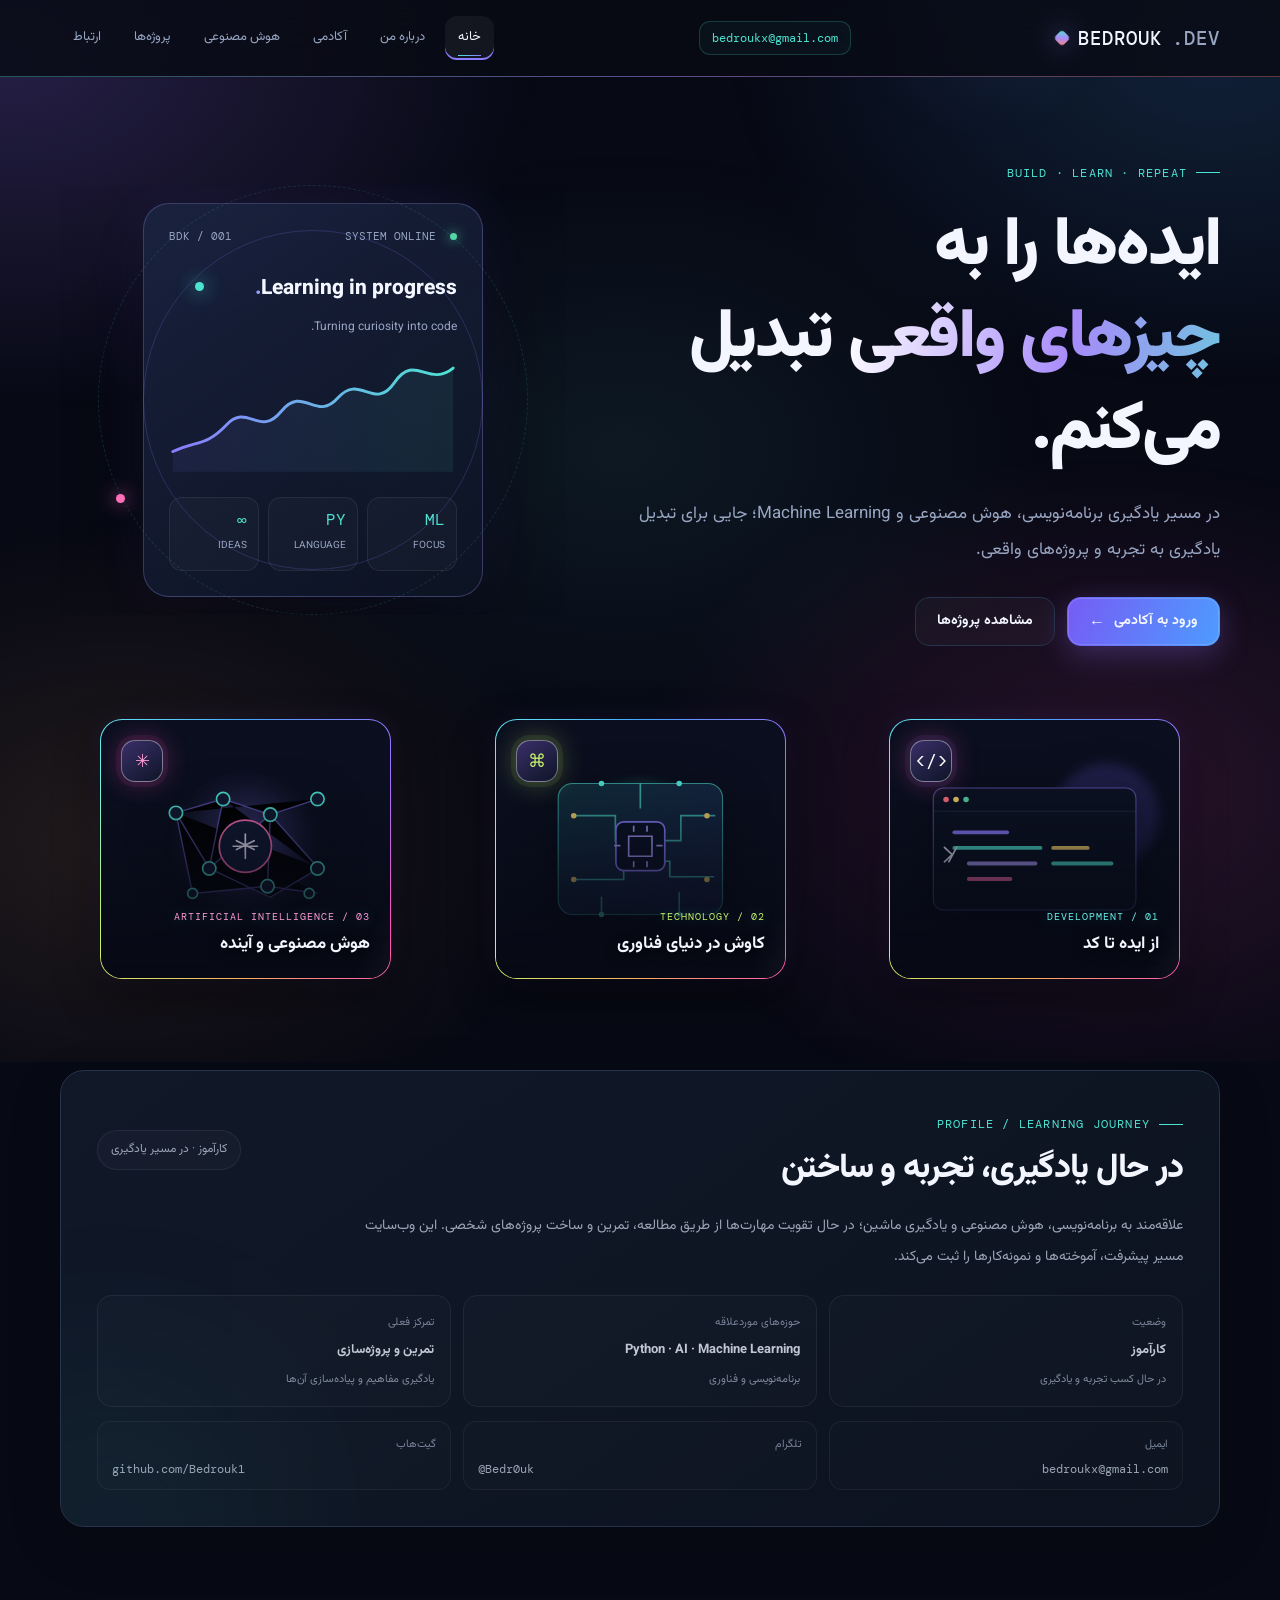
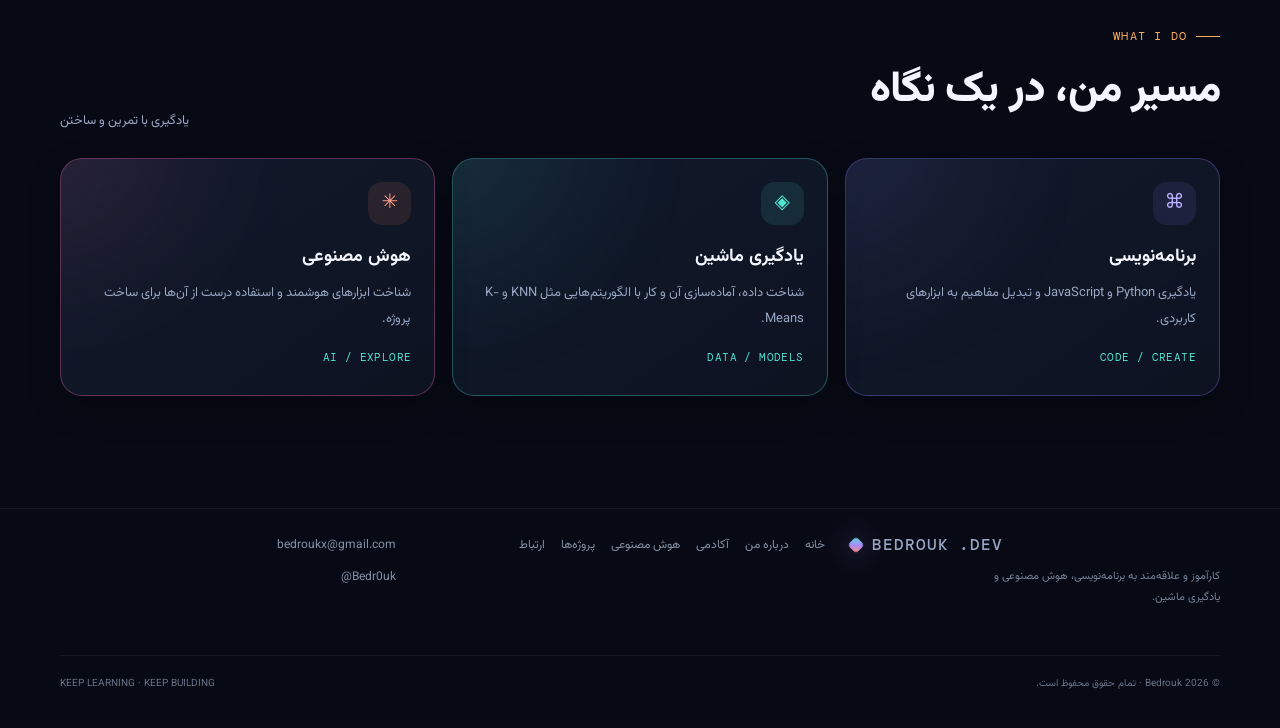
==== commit 30cbf9c1: "Fix academy notebook placement inside academy route" ====
--- a/index.html
+++ b/index.html
@@ -655,13 +655,12 @@
 </section>
 <section class="page" data-page="academy">
  <span class="eyebrow">THE LEARNING LAB</span><h2>آکادمی <span class="gradient-text">Machine Learning</span></h2>
- <p class="lead">شش درس کوتاه و مرحله‌ای؛ هر درس شامل توضیح ساده، نمونه کد و یک سؤال برای سنجش یادگیری است.</p>
+ <p class="lead">شش تمرین تعاملی برای سنجش یادگیری، به‌علاوه یک جزوه جامع ۱۰ فصلی از مفاهیم پایه تا ساخت و ارزیابی پروژه واقعی.</p>
  <div class="academy-layout">
   <aside><div class="glass" style="padding:18px"><div style="display:flex;justify-content:space-between;gap:10px;font-size:12px"><b>پیشرفت یادگیری</b><span id="progressText" style="color:var(--cyan)">۰ از ۶</span></div><div class="progress-shell"><div class="progress-fill" id="progressFill"></div></div></div><div class="lesson-list" id="lessonList" style="margin-top:12px"></div></aside>
   <article class="glass lesson-panel reveal" id="lessonPanel" aria-live="polite"></article>
  </div>
-</section>
- <section class="ml-notebook" id="ml-notebook">
+<section class="ml-notebook" id="ml-notebook">
   <div class="notebook-hero">
    <div class="notebook-hero-copy">
     <span class="eyebrow">THE COMPLETE FIELD GUIDE · 2026</span>
@@ -834,6 +833,7 @@
   </article>
   <div class="notebook-footer"><span>END OF FIELD GUIDE</span><b>یادگیری ماشین با تمرین واقعی جا می‌افتد؛ هر مفهوم را با یک دیتاست کوچک امتحان کن.</b></div>
  </section>
+</section>
 <section class="page" data-page="ai">
  <span class="eyebrow">UNDERSTAND THE TECHNOLOGY</span><h2>هوش مصنوعی را <span class="gradient-text">ساده بشناس</span></h2>
  <p class="lead">AI، یادگیری ماشین و یادگیری عمیق مفاهیم مرتبطی هستند، اما معنی یکسانی ندارند.</p>
